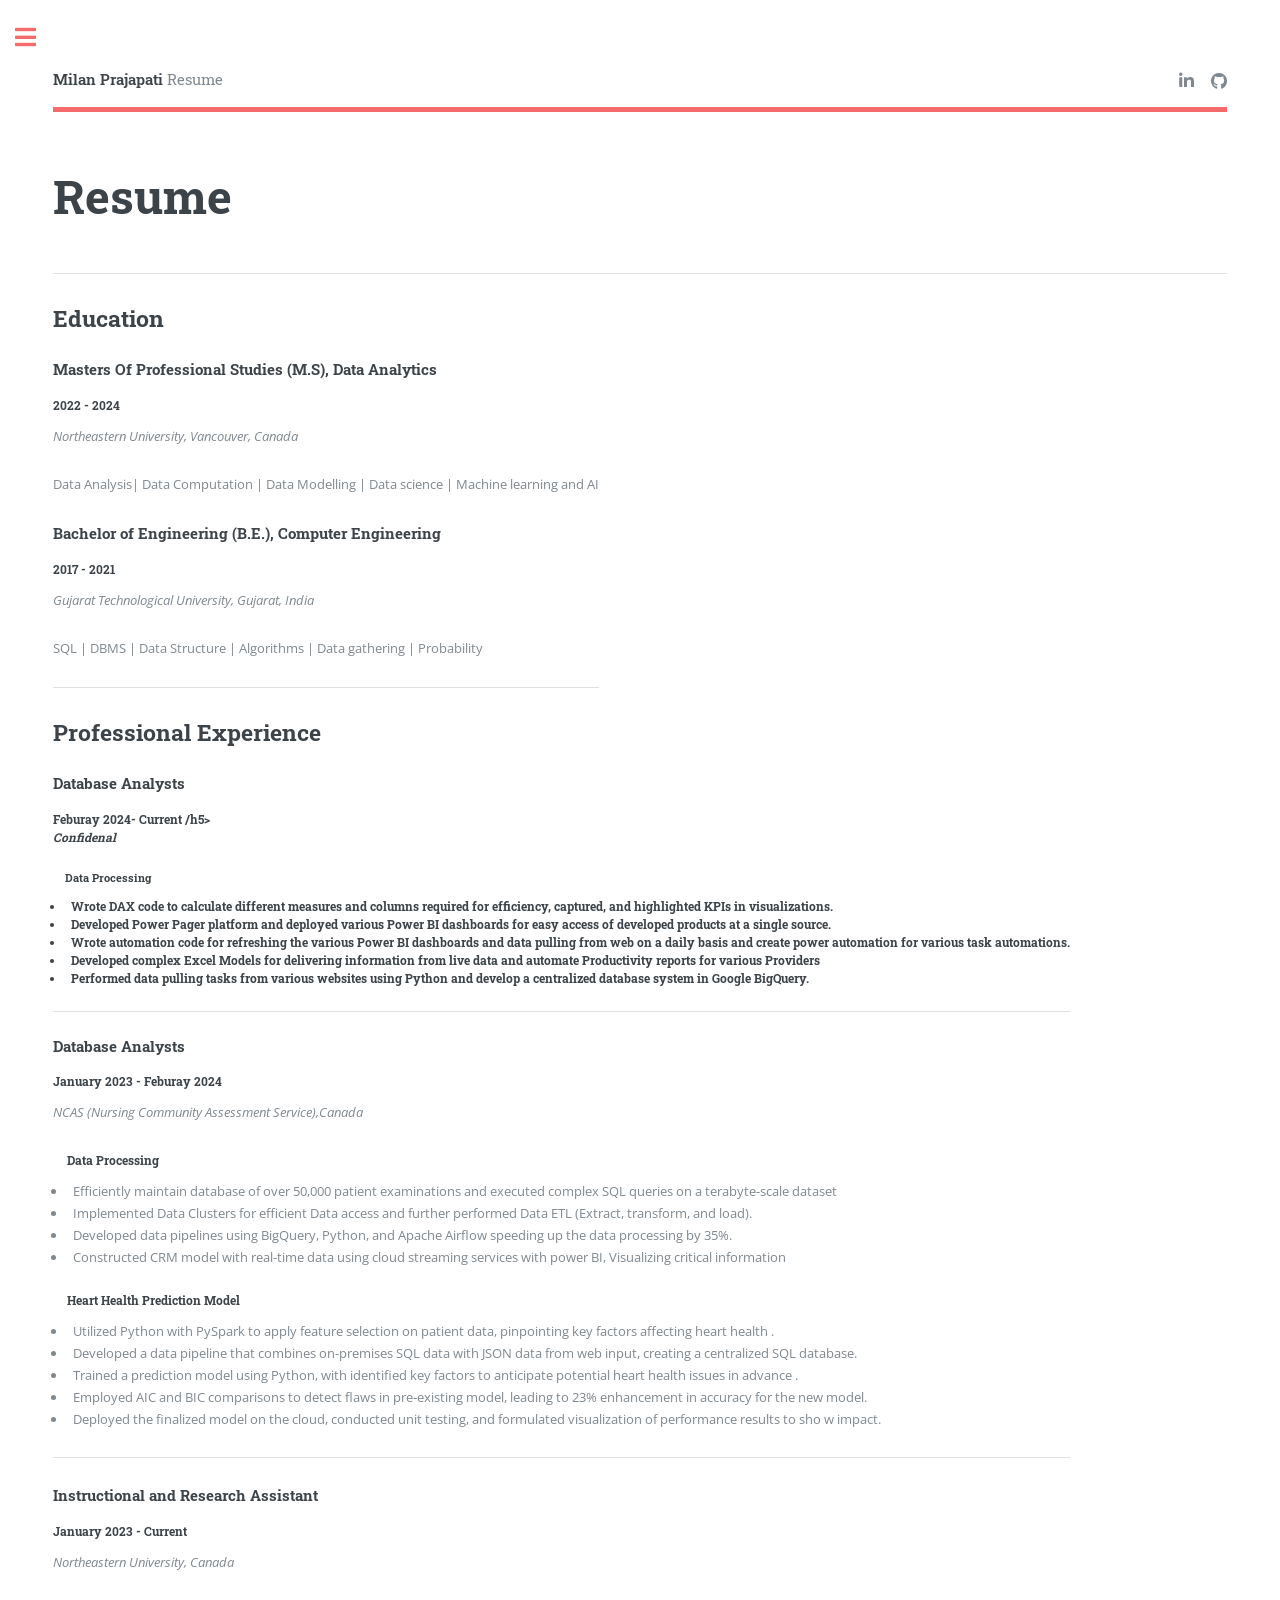
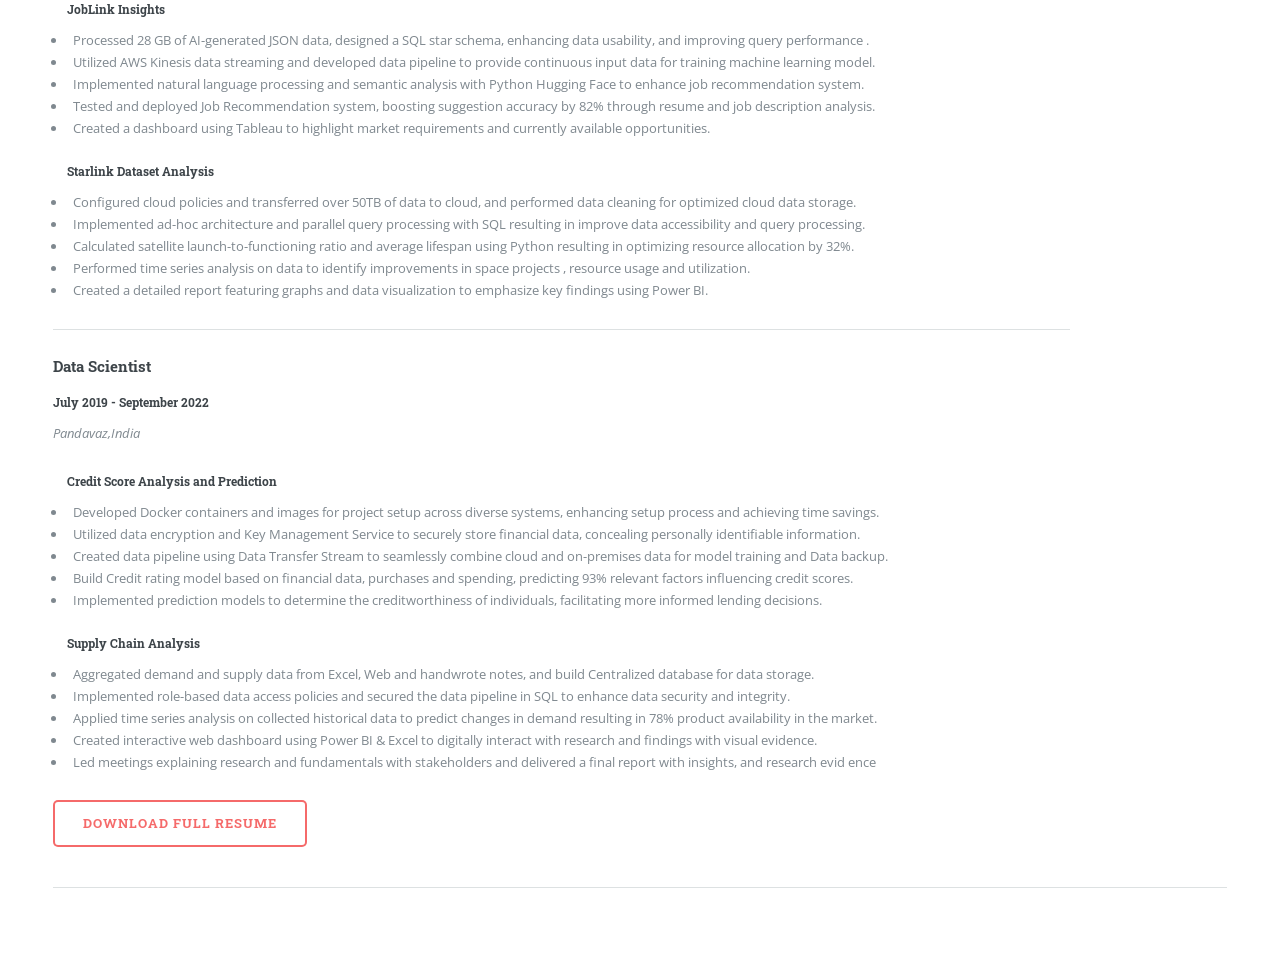
==== elements.html @ 6f2e0314 "ALTEA Update ALTEA Update" ====
<!DOCTYPE HTML>

<html>
	<head>
		<title>Resume</title>
		<meta charset="utf-8" />
		<meta name="viewport" content="width=device-width, initial-scale=1, user-scalable=no" />
		<link rel="stylesheet" href="assets/css/main.css" />
	</head>
	<body class="is-preload">

		<!-- Wrapper -->
			<div id="wrapper">

				<!-- Main -->
					<div id="main">
						<div class="inner">

							<!-- Header -->
								<header id="header">
									<a href="index.html" class="logo"><strong>Milan Prajapati</strong> Resume</a>
									<ul class="icons">
										<li><a href="https://www.linkedin.com/in/itsMilan1999" class="icon brands fa-linkedin-in"><span class="label">linkedin</span></a></li>
										<li><a href="https://github.com/itsMilan1999" class="icon brands fa-github"><span class="label">Github</span></a></li>
									</ul>
								</header>

							<!-- Content -->
								<section>
									<header class="main">
										<h1>Resume</h1>
									</header>

									<section id="resume" class="resume">
      <div class="container">
<hr>
        

        <!-- <div class="section-title">
          <h2>Resume</h2>
          <p>Magnam dolores commodi suscipit. Necessitatibus eius consequatur ex aliquid fuga eum quidem. Sit sint consectetur velit. Quisquam quos quisquam cupiditate. Et nemo qui impedit suscipit alias ea. Quia fugiat sit in iste officiis commodi quidem hic quas.</p>
        </div> -->

        <div class="row">
          <div class="col-lg-6 aos-init aos-animate" data-aos="fade-up">
            <h2 class="resume-title">Education</h2>
            <div class="resume-item">
              <h4>Masters Of Professional Studies (M.S), Data Analytics </h4>
              <h5>2022 - 2024</h5>
              <p><em>Northeastern University, Vancouver, Canada</em></p>
              <p>Data Analysis| Data Computation | Data Modelling | Data science | Machine learning and AI </p>
            </div>
            <div class="resume-item">
              <h4>Bachelor of Engineering (B.E.), Computer Engineering</h4>
              <h5>2017 - 2021</h5>
              <p><em> Gujarat Technological University, Gujarat, India </em></p>
              <p> SQL | DBMS | Data Structure | Algorithms | Data gathering | Probability </p>
            </div>
		<hr>
		
           <!-- <h2 class="resume-title">Internship</h2>
            <div class="resume-item">
              <h4>Data Scientist Intern</h4>
              <h5>May 2019 - April 2020</h5>
              <p><em>Pandavaz, Gujarat, India</em></p>
              <ul>
                <li> Collected data from various individual sources in different formats and executed formatting to a centralized database.</li>
                <li> Classifying relations between various Columns of the dataset and clarifying their impact on a dataset.</li>
				<li> Documenting business requirements.</li>
				<li> Prepared test scripts and created project status reports.</li>
				<li> Participated in system designing and conducted requirements gathering.</li>
				<li> Supported and administered data conversion and user training services.</li>
				<li> Conducted business process analysis and maintain</li>

              </ul>
            </div>-->

            
          </div>
          <div class="col-lg-6 aos-init aos-animate" data-aos="fade-up" data-aos-delay="100">
            <h2 class="resume-title">Professional Experience</h2>

			<h4>Database Analysts </h4>
              <h5>Feburay 2024- Current /h5>
              <p><em>Confidenal</em></p>
            <ul>
				<h5>Data Processing</h5>
				<li> Wrote DAX code to calculate different measures and columns required for efficiency, captured, and highlighted KPIs in visualizations.</li>
				<li> Developed Power Pager platform and deployed various Power BI dashboards for easy access of developed products at a single source.</li>
				<li> Wrote automation code for refreshing the various Power BI dashboards and data pulling from web on a daily basis and create power automation for various task automations.</li>
				<li> Developed complex Excel Models for delivering information from live data and automate Productivity reports for various Providers </li>
				<li> Performed data pulling tasks from various websites using Python and develop a centralized database system in Google BigQuery. </li>

            </ul>
			<hr>



            <h4>Database Analysts </h4>
              <h5>January 2023 - Feburay 2024</h5>
              <p><em>NCAS (Nursing Community Assessment Service),Canada</em></p>
            <ul>
				<h5>Data Processing</h5>
					<li>Efficiently maintain database of over 50,000 patient examinations and executed complex SQL queries on a terabyte-scale dataset</li>
					<li> Implemented Data Clusters for efficient Data access and further performed Data ETL (Extract, transform, and load).</li>
					<li> Developed data pipelines using BigQuery, Python, and Apache Airflow speeding up the data processing by 35%.</li>
					<li> Constructed CRM model with real-time data using cloud streaming services with power BI, Visualizing critical information</li>
					
                <br/>
 				<h5>Heart Health Prediction Model</h5>
					<li> Utilized Python with PySpark to apply feature selection on patient data, pinpointing key factors affecting heart health .</li>
					<li> Developed a data pipeline that combines on-premises SQL data with JSON data from web input, creating a centralized SQL database.</li>
					<li> Trained a prediction model using Python, with identified key factors to anticipate potential heart health issues in advance .</li>
					<li> Employed AIC and BIC comparisons to detect flaws in pre-existing model, leading to 23% enhancement in accuracy for the new model.</li>
					<li> Deployed the finalized model on the cloud, conducted unit testing, and formulated visualization of performance results to sho w impact.</li>

            </ul>
			<hr>
            <div class="resume-item">
              <h4>Instructional and Research Assistant</h4>
              <h5>January 2023 - Current</h5>
              <p><em>Northeastern University, Canada</em></p>
              <ul>
				<h5>JobLink Insights</h5>
					<li> Processed 28 GB of AI-generated JSON data, designed a SQL star schema, enhancing data usability, and improving query performance .</li>
					<li> Utilized AWS Kinesis data streaming and developed data pipeline to provide continuous input data for training machine learning model.</li>
					<li> Implemented natural language processing and semantic analysis with Python Hugging Face to enhance job recommendation system.</li>
					<li> Tested and deployed Job Recommendation system, boosting suggestion accuracy by 82% through resume and job description analysis.</li>
					<li> Created a dashboard using Tableau to highlight market requirements and currently available opportunities.</li>

				<br>
 				<h5>Starlink Dataset Analysis</h5>
					<li> Configured cloud policies and transferred over 50TB of data to cloud, and performed data cleaning for optimized cloud data storage.</li>
					<li> Implemented ad-hoc architecture and parallel query processing with SQL resulting in improve data accessibility and query processing.</li>
					<li> Calculated satellite launch-to-functioning ratio and average lifespan using Python resulting in optimizing resource allocation by 32%.</li>
					<li> Performed time series analysis on data to identify improvements in space projects , resource usage and utilization.</li>
					<li> Created a detailed report featuring graphs and data visualization to emphasize key findings using Power BI.</li>
					
              </ul>
            </div> 
		<hr>
			<div class="resume-item">
              <h4>Data Scientist</h4>
              <h5>July 2019 - September 2022</h5>
              <p><em>Pandavaz,India</em></p>
              <ul>
				<h5>Credit Score Analysis and Prediction</h5>
					<li> Developed Docker containers and images for project setup across diverse systems, enhancing setup process and achieving time savings.</li>
					<li> Utilized data encryption and Key Management Service to securely store financial data, concealing personally identifiable information.</li>
					<li> Created data pipeline using Data Transfer Stream to seamlessly combine cloud and on-premises data for model training and Data backup.</li>
					<li> Build Credit rating model based on financial data, purchases and spending, predicting 93% relevant factors influencing credit scores.</li>
					<li> Implemented prediction models to determine the creditworthiness of individuals, facilitating more informed lending decisions.</li>

					<br>
 				<h5>Supply Chain Analysis</h5>
					<li> Aggregated demand and supply data from Excel, Web and handwrote notes, and build Centralized database for data storage.</li>
					<li> Implemented role-based data access policies and secured the data pipeline in SQL to enhance data security and integrity.</li>
					<li> Applied time series analysis on collected historical data to predict changes in demand resulting in 78% product availability in the market.</li>
					<li> Created interactive web dashboard using Power BI & Excel to digitally interact with research and findings with visual evidence.</li>
					<li> Led meetings explaining research and fundamentals with stakeholders and delivered a final report with insights, and research evid ence</li>

					 </ul>
            </div> 
       
            </div> 
          </div>
        </div> 
        
      
      <h3 text-align:="" center;=""><a href="images/Milan Resume.pdf" class="button" download="" text-align:="" center;="">Download Full Resume</a></h3>
        
    </section>








									<!-- Content -->
									<!--	<h2 id="content">Sample Content</h2>
										<p>Praesent ac adipiscing ullamcorper semper ut amet ac risus. Lorem sapien ut odio odio nunc. Ac adipiscing nibh porttitor erat risus justo adipiscing adipiscing amet placerat accumsan. Vis. Faucibus odio magna tempus adipiscing a non. In mi primis arcu ut non accumsan vivamus ac blandit adipiscing adipiscing arcu metus praesent turpis eu ac lacinia nunc ac commodo gravida adipiscing eget accumsan ac nunc adipiscing adipiscing lorem ipsum dolor sit amet nullam veroeros adipiscing.</p>
										<div class="row">
											<div class="col-6 col-12-small">
												<h3>Sem turpis amet semper</h3>
												<p>Nunc lacinia ante nunc ac lobortis. Interdum adipiscing gravida odio porttitor sem non mi integer non faucibus ornare mi ut ante amet placerat aliquet. Volutpat commodo eu sed ante lacinia. Sapien a lorem in integer ornare praesent commodo adipiscing arcu in massa commodo lorem accumsan at odio massa ac ac. Semper adipiscing varius montes viverra nibh in adipiscing blandit tempus accumsan.</p>
											</div>
											<div class="col-6 col-12-small">
												<h3>Magna odio tempus commodo</h3>
												<p>In arcu accumsan arcu adipiscing accumsan orci ac. Felis id enim aliquet. Accumsan ac integer lobortis commodo ornare aliquet accumsan erat tempus amet porttitor. Ante commodo blandit adipiscing integer semper orci eget. Faucibus commodo adipiscing mi eu nullam accumsan morbi arcu ornare odio mi adipiscing nascetur lacus ac interdum morbi accumsan vis mi accumsan.</p>
											</div> -->
											<!-- Break -->
										<!--<div class="col-4 col-12-medium">
												<h3>Interdum sapien gravida</h3>
												<p>Nunc lacinia ante nunc ac lobortis. Interdum adipiscing gravida odio porttitor sem non mi integer non faucibus ornare mi ut ante amet placerat aliquet. Volutpat eu sed ante lacinia sapien lorem accumsan varius montes viverra nibh in adipiscing blandit.</p>
											</div>
											<div class="col-4 col-12-medium">
												<h3>Faucibus consequat lorem</h3>
												<p>Nunc lacinia ante nunc ac lobortis. Interdum adipiscing gravida odio porttitor sem non mi integer non faucibus ornare mi ut ante amet placerat aliquet. Volutpat eu sed ante lacinia sapien lorem accumsan varius montes viverra nibh in adipiscing blandit.</p>
											</div>
											<div class="col-4 col-12-medium">
												<h3>Accumsan montes viverra</h3>
												<p>Nunc lacinia ante nunc ac lobortis. Interdum adipiscing gravida odio porttitor sem non mi integer non faucibus ornare mi ut ante amet placerat aliquet. Volutpat eu sed ante lacinia sapien lorem accumsan varius montes viverra nibh in adipiscing blandit.</p>
											</div>
										</div> -->

									<hr class="major" />

									<!-- Elements -->
									<!--	<h2 id="elements">Elements</h2>-->
										<div class="row gtr-200">
											<div class="col-6 col-12-medium">

												<!-- Text stuff -->
												<!--	<h3>Text</h3>
													<p>This is <b>bold</b> and this is <strong>strong</strong>. This is <i>italic</i> and this is <em>emphasized</em>.
													This is <sup>superscript</sup> text and this is <sub>subscript</sub> text.
													This is <u>underlined</u> and this is code: <code>for (;;) { ... }</code>.
													Finally, this is a <a href="#">link</a>.</p>
													<hr />
													<h2>Heading Level 2</h2>
													<h3>Heading Level 3</h3>
													<h4>Heading Level 4</h4>
													<hr />
													<p>Nunc lacinia ante nunc ac lobortis. Interdum adipiscing gravida odio porttitor sem non mi integer non faucibus ornare mi ut ante amet placerat aliquet. Volutpat eu sed ante lacinia sapien lorem accumsan varius montes viverra nibh in adipiscing blandit tempus accumsan.</p>
													-->
												<!-- Lists -->
												<!--	<h3>Lists</h3>
													<div class="row">
														<div class="col-6 col-12-small">

															<h4>Unordered</h4>
															<ul>
																<li>Dolor etiam magna etiam.</li>
																<li>Sagittis lorem eleifend.</li>
																<li>Felis dolore viverra.</li>
															</ul>

															<h4>Alternate</h4>
															<ul class="alt">
																<li>Dolor etiam magna etiam.</li>
																<li>Sagittis lorem eleifend.</li>
																<li>Felis feugiat viverra.</li>
															</ul>

														</div>
														<div class="col-6 col-12-small">

															<h4>Ordered</h4>
															<ol>
																<li>Dolor etiam magna etiam.</li>
																<li>Etiam vel lorem sed viverra.</li>
																<li>Felis dolore viverra.</li>
																<li>Dolor etiam magna etiam.</li>
																<li>Etiam vel lorem sed viverra.</li>
																<li>Felis dolore viverra.</li>
															</ol>

															<h4>Icons</h4>
															<ul class="icons">
																<li><a href="#" class="icon brands fa-twitter"><span class="label">Twitter</span></a></li>
																<li><a href="#" class="icon brands fa-facebook-f"><span class="label">Facebook</span></a></li>
																<li><a href="#" class="icon brands fa-instagram"><span class="label">Instagram</span></a></li>
																<li><a href="#" class="icon brands fa-github"><span class="label">Github</span></a></li>
																<li><a href="#" class="icon brands fa-dribbble"><span class="label">Dribbble</span></a></li>
																<li><a href="#" class="icon brands fa-tumblr"><span class="label">Tumblr</span></a></li>
															</ul>

														</div>
													</div>
													<h4>Definition</h4>
													<dl>
														<dt>Item1</dt>
														<dd>
															<p>Lorem ipsum dolor vestibulum ante ipsum primis in faucibus vestibulum. Blandit adipiscing eu felis iaculis volutpat ac adipiscing accumsan eu faucibus. Integer ac pellentesque praesent. Lorem ipsum dolor.</p>
														</dd>
														<dt>Item2</dt>
														<dd>
															<p>Lorem ipsum dolor vestibulum ante ipsum primis in faucibus vestibulum. Blandit adipiscing eu felis iaculis volutpat ac adipiscing accumsan eu faucibus. Integer ac pellentesque praesent. Lorem ipsum dolor.</p>
														</dd>
														<dt>Item3</dt>
														<dd>
															<p>Lorem ipsum dolor vestibulum ante ipsum primis in faucibus vestibulum. Blandit adipiscing eu felis iaculis volutpat ac adipiscing accumsan eu faucibus. Integer ac pellentesque praesent. Lorem ipsum dolor.</p>
														</dd>
													</dl>

													<h4>Actions</h4>
													<ul class="actions">
														<li><a href="#" class="button primary">Default</a></li>
														<li><a href="#" class="button">Default</a></li>
													</ul>
													<ul class="actions small">
														<li><a href="#" class="button primary small">Small</a></li>
														<li><a href="#" class="button small">Small</a></li>
													</ul>
													<div class="row">
														<div class="col-6 col-12-small">
															<ul class="actions stacked">
																<li><a href="#" class="button primary">Default</a></li>
																<li><a href="#" class="button">Default</a></li>
															</ul>
														</div>
														<div class="col-6 col-12-small">
															<ul class="actions stacked">
																<li><a href="#" class="button primary small">Small</a></li>
																<li><a href="#" class="button small">Small</a></li>
															</ul>
														</div>
														<div class="col-6 col-12-small">
															<ul class="actions stacked">
																<li><a href="#" class="button primary fit">Default</a></li>
																<li><a href="#" class="button fit">Default</a></li>
															</ul>
														</div>
														<div class="col-6 col-12-small">
															<ul class="actions stacked">
																<li><a href="#" class="button primary small fit">Small</a></li>
																<li><a href="#" class="button small fit">Small</a></li>
															</ul>
														</div>
													</div>

													<h4>Pagination</h4>
													<ul class="pagination">
														<li><span class="button disabled">Prev</span></li>
														<li><a href="#" class="page active">1</a></li>
														<li><a href="#" class="page">2</a></li>
														<li><a href="#" class="page">3</a></li>
														<li><span>&hellip;</span></li>
														<li><a href="#" class="page">8</a></li>
														<li><a href="#" class="page">9</a></li>
														<li><a href="#" class="page">10</a></li>
														<li><a href="#" class="button">Next</a></li>
													</ul> -->

												<!-- Blockquote -->
												<!--	<h3>Blockquote</h3>
													<blockquote>Lorem ipsum dolor vestibulum ante ipsum primis in faucibus vestibulum. Blandit adipiscing eu felis iaculis volutpat ac adipiscing accumsan eu faucibus. Integer ac pellentesque praesent. Lorem ipsum dolor. Lorem ipsum dolor vestibulum ante ipsum primis in faucibus vestibulum. Blandit adipiscing eu felis iaculis volutpat ac adipiscing accumsan eu faucibus.</blockquote>-->

												<!-- Table -->
												<!--	<h3>Table</h3>

													<h4>Default</h4>
													<div class="table-wrapper">
														<table>
															<thead>
																<tr>
																	<th>Name</th>
																	<th>Description</th>
																	<th>Price</th>
																</tr>
															</thead>
															<tbody>
																<tr>
																	<td>Item1</td>
																	<td>Ante turpis integer aliquet porttitor.</td>
																	<td>29.99</td>
																</tr>
																<tr>
																	<td>Item2</td>
																	<td>Vis ac commodo adipiscing arcu aliquet.</td>
																	<td>19.99</td>
																</tr>
																<tr>
																	<td>Item3</td>
																	<td> Morbi faucibus arcu accumsan lorem.</td>
																	<td>29.99</td>
																</tr>
																<tr>
																	<td>Item4</td>
																	<td>Vitae integer tempus condimentum.</td>
																	<td>19.99</td>
																</tr>
																<tr>
																	<td>Item5</td>
																	<td>Ante turpis integer aliquet porttitor.</td>
																	<td>29.99</td>
																</tr>
															</tbody>
															<tfoot>
																<tr>
																	<td colspan="2"></td>
																	<td>100.00</td>
																</tr>
															</tfoot>
														</table>
													</div>

													<h4>Alternate</h4>
													<div class="table-wrapper">
														<table class="alt">
															<thead>
																<tr>
																	<th>Name</th>
																	<th>Description</th>
																	<th>Price</th>
																</tr>
															</thead>
															<tbody>
																<tr>
																	<td>Item1</td>
																	<td>Ante turpis integer aliquet porttitor.</td>
																	<td>29.99</td>
																</tr>
																<tr>
																	<td>Item2</td>
																	<td>Vis ac commodo adipiscing arcu aliquet.</td>
																	<td>19.99</td>
																</tr>
																<tr>
																	<td>Item3</td>
																	<td> Morbi faucibus arcu accumsan lorem.</td>
																	<td>29.99</td>
																</tr>
																<tr>
																	<td>Item4</td>
																	<td>Vitae integer tempus condimentum.</td>
																	<td>19.99</td>
																</tr>
																<tr>
																	<td>Item5</td>
																	<td>Ante turpis integer aliquet porttitor.</td>
																	<td>29.99</td>
																</tr>
															</tbody>
															<tfoot>
																<tr>
																	<td colspan="2"></td>
																	<td>100.00</td>
																</tr>
															</tfoot>
														</table>
													</div>

											</div>
											<div class="col-6 col-12-medium"> -->

												<!-- Buttons -->
											<!--		<h3>Buttons</h3>
													<ul class="actions">
														<li><a href="#" class="button primary">Primary</a></li>
														<li><a href="#" class="button">Default</a></li>
													</ul>
													<ul class="actions">
														<li><a href="#" class="button large">Large</a></li>
														<li><a href="#" class="button">Default</a></li>
														<li><a href="#" class="button small">Small</a></li>
													</ul>
													<ul class="actions">
														<li><a href="#" class="button primary large">Large</a></li>
														<li><a href="#" class="button primary">Default</a></li>
														<li><a href="#" class="button primary small">Small</a></li>
													</ul>
													<ul class="actions fit">
														<li><a href="#" class="button primary fit">Fit</a></li>
														<li><a href="#" class="button fit">Fit</a></li>
													</ul>
													<ul class="actions fit small">
														<li><a href="#" class="button primary fit small">Fit + Small</a></li>
														<li><a href="#" class="button fit small">Fit + Small</a></li>
													</ul>
													<ul class="actions">
														<li><a href="#" class="button primary icon solid fa-search">Icon</a></li>
														<li><a href="#" class="button icon solid fa-download">Icon</a></li>
													</ul>
													<ul class="actions">
														<li><span class="button primary disabled">Primary</span></li>
														<li><span class="button disabled">Default</span></li>
													</ul> -->

												<!-- Form -->
												<!--	<h3>Form</h3>

													<form method="post" action="#">
														<div class="row gtr-uniform">
															<div class="col-6 col-12-xsmall">
																<input type="text" name="demo-name" id="demo-name" value="" placeholder="Name" />
															</div>
															<div class="col-6 col-12-xsmall">
																<input type="email" name="demo-email" id="demo-email" value="" placeholder="Email" />
															</div>-->
															<!-- Break -->
														<!--	<div class="col-12">
																<select name="demo-category" id="demo-category">
																	<option value="">- Category -</option>
																	<option value="1">Manufacturing</option>
																	<option value="1">Shipping</option>
																	<option value="1">Administration</option>
																	<option value="1">Human Resources</option>
																</select>
															</div> -->
															<!-- Break -->
														<!--	<div class="col-4 col-12-small">
																<input type="radio" id="demo-priority-low" name="demo-priority" checked>
																<label for="demo-priority-low">Low</label>
															</div>
															<div class="col-4 col-12-small">
																<input type="radio" id="demo-priority-normal" name="demo-priority">
																<label for="demo-priority-normal">Normal</label>
															</div>
															<div class="col-4 col-12-small">
																<input type="radio" id="demo-priority-high" name="demo-priority">
																<label for="demo-priority-high">High</label>
															</div> -->
															<!-- Break -->
														<!--	<div class="col-6 col-12-small">
																<input type="checkbox" id="demo-copy" name="demo-copy">
																<label for="demo-copy">Email me a copy</label>
															</div>
															<div class="col-6 col-12-small">
																<input type="checkbox" id="demo-human" name="demo-human" checked>
																<label for="demo-human">I am a human</label>
															</div> -->
															<!-- Break -->
														<!--	<div class="col-12">
																<textarea name="demo-message" id="demo-message" placeholder="Enter your message" rows="6"></textarea>
															</div> -->
															<!-- Break -->
														<!--	<div class="col-12">
																<ul class="actions">
																	<li><input type="submit" value="Send Message" class="primary" /></li>
																	<li><input type="reset" value="Reset" /></li>
																</ul>
															</div>
														</div>
													</form> -->

												<!-- Image -->
												<!--	<h3>Image</h3>

													<h4>Fit</h4>
													<span class="image fit"><img src="images/pic11.jpg" alt="" /></span>
													<div class="box alt">
														<div class="row gtr-50 gtr-uniform">
															<div class="col-4"><span class="image fit"><img src="images/pic01.jpg" alt="" /></span></div>
															<div class="col-4"><span class="image fit"><img src="images/pic02.jpg" alt="" /></span></div>
															<div class="col-4"><span class="image fit"><img src="images/pic03.jpg" alt="" /></span></div> -->
															<!-- Break 
															<div class="col-4"><span class="image fit"><img src="images/pic03.jpg" alt="" /></span></div>
															<div class="col-4"><span class="image fit"><img src="images/pic01.jpg" alt="" /></span></div>
															<div class="col-4"><span class="image fit"><img src="images/pic02.jpg" alt="" /></span></div>-->
															<!-- Break 
															<div class="col-4"><span class="image fit"><img src="images/pic02.jpg" alt="" /></span></div>
															<div class="col-4"><span class="image fit"><img src="images/pic03.jpg" alt="" /></span></div>
															<div class="col-4"><span class="image fit"><img src="images/pic01.jpg" alt="" /></span></div>
														</div>
													</div>

													<h4>Left &amp; Right</h4>
													<p><span class="image left"><img src="images/pic01.jpg" alt="" /></span>Lorem ipsum dolor sit accumsan interdum nisi, quis tincidunt felis sagittis eget. tempus euismod. Vestibulum ante ipsum primis in faucibus vestibulum. Blandit adipiscing eu felis iaculis volutpat ac adipiscing accumsan eu faucibus. Integer ac pellentesque praesent tincidunt felis sagittis eget. tempus euismod. Vestibulum ante ipsum primis sagittis eget. tempus euismod. Vestibulum ante ipsum primis in faucibus vestibulum. Blandit adipiscing eu felis iaculis volutpat ac adipiscing accumsan eu faucibus. Integer ac pellentesque praesent.</p>
													<p><span class="image right"><img src="images/pic02.jpg" alt="" /></span>Lorem ipsum dolor sit accumsan interdum nisi, quis tincidunt felis sagittis eget. tempus euismod. Vestibulum ante ipsum primis in faucibus vestibulum. Blandit adipiscing eu felis iaculis volutpat ac adipiscing accumsan eu faucibus. Integer ac pellentesque praesent tincidunt felis sagittis eget. tempus euismod. Vestibulum ante ipsum primis sagittis eget. tempus euismod. Vestibulum ante ipsum primis in faucibus vestibulum. Blandit adipiscing eu felis iaculis volutpat ac adipiscing accumsan eu faucibus. Integer ac pellentesque praesent.</p>
                                                -->
												<!-- Box -->
												<!--	<h3>Box</h3>
													<div class="box">
														<p>Felis sagittis eget tempus primis in faucibus vestibulum. Blandit adipiscing eu felis iaculis volutpat ac adipiscing accumsan eu faucibus. Integer ac pellentesque praesent tincidunt felis sagittis eget. tempus euismod. Magna sed etiam ante ipsum primis in faucibus vestibulum.</p>
													</div> -->

												<!-- Preformatted Code -->
												<!--<h3>Preformatted</h3>-->
												<script> i = 0;

while (!deck.isInOrder()) {
    print 'Iteration ' + i;
    deck.shuffle();
    i++;
}

print 'It took ' + i + ' iterations to sort the deck.';  

</script>

											</div>
										</div>

								</section>

						</div>
					</div> 

				<!-- Sidebar -->
					<div id="sidebar">
						<div class="inner">


							<!-- Menu -->
								<nav id="menu">
									<header class="major">
										<h2>Menu</h2>
									</header>
									<ul>
										<li><a href="index.html">Homepage</a></li>
										<li><a href="elements.html">Resume</a></li>
										<li><a href="generic.html">Projects</a></li>

									</ul>
								</nav> 

							<!-- Section -->
							<!--	<section>
									<header class="major">
										<h2>Ante interdum</h2>
									</header>
									<div class="mini-posts">
										<article>
											<a href="#" class="image"><img src="images/pic07.jpg" alt="" /></a>
											<p>Aenean ornare velit lacus, ac varius enim lorem ullamcorper dolore aliquam.</p>
										</article>
										<article>
											<a href="#" class="image"><img src="images/pic08.jpg" alt="" /></a>
											<p>Aenean ornare velit lacus, ac varius enim lorem ullamcorper dolore aliquam.</p>
										</article>
										<article>
											<a href="#" class="image"><img src="images/pic09.jpg" alt="" /></a>
											<p>Aenean ornare velit lacus, ac varius enim lorem ullamcorper dolore aliquam.</p>
										</article>
									</div>
									<ul class="actions">
										<li><a href="#" class="button">More</a></li>
									</ul>
								</section>-->

							<!-- Section -->
							
								<section>
									<header class="major">
										<h2>Get in touch</h2>
									</header>
									<!--<p>Sed varius enim lorem ullamcorper dolore aliquam aenean ornare velit lacus, ac varius enim lorem ullamcorper dolore. Proin sed aliquam facilisis ante interdum. Sed nulla amet lorem feugiat tempus aliquam.</p>-->
									<ul class="contact">
										<li class="icon solid fa-envelope"><a href="#">mbprajapati1732@gmail.com</a></li>
										<li class="icon solid fa-phone">(778) 855-1756</li>
										<li class="icon solid fa-home">Vancouver, Canada<br />
										</li>
									</ul>
								</section>
							<!-- Footer -->
								<footer id="footer">
								<!--<p class="copyright">&copy; Untitled. All rights reserved. Demo Images: <a href="https://unsplash.com">Unsplash</a>. Design: <a href="https://html5up.net">HTML5 UP</a>.</p>-->
								</footer>

						</div>
					</div>

			</div>

		<!-- Scripts -->
			<script src="assets/js/jquery.min.js"></script>
			<script src="assets/js/browser.min.js"></script>
			<script src="assets/js/breakpoints.min.js"></script>
			<script src="assets/js/util.js"></script>
			<script src="assets/js/main.js"></script>

	</body>
</html>
---- assets/css/main.css ----
@import url(fontawesome-all.min.css);
@import url("https://fonts.googleapis.com/css?family=Open+Sans:400,600,400italic,600italic|Roboto+Slab:400,700");
/*
	Editorial by HTML5 UP
	html5up.net | @ajlkn
	Free for personal and commercial use under the CCA 3.0 license (html5up.net/license)
*/
html, body, div, span, applet, object,
iframe, h1, h2, h3, h4, h5, h6, p, blockquote,
pre, a, abbr, acronym, address, big, cite,
code, del, dfn, em, img, ins, kbd, q, s, samp,
small, strike, strong, sub, sup, tt, var, b,
u, i, center, dl, dt, dd, ol, ul, li, fieldset,
form, label, legend, table, caption, tbody,
tfoot, thead, tr, th, td, article, aside,
canvas, details, embed, figure, figcaption,
footer, header, hgroup, menu, nav, output, ruby,
section, summary, time, mark, audio, video {
  margin: 0;
  padding: 0;
  border: 0;
  font-size: 100%;
  font: inherit;
  vertical-align: baseline; }

article, aside, details, figcaption, figure,
footer, header, hgroup, menu, nav, section {
  display: block; }

body {
  line-height: 1; }

ol, ul {
  list-style: none; }

blockquote, q {
  quotes: none; }
  blockquote:before, blockquote:after, q:before, q:after {
    content: '';
    content: none; }

table {
  border-collapse: collapse;
  border-spacing: 0; }

body {
  -webkit-text-size-adjust: none; }

mark {
  background-color: transparent;
  color: inherit; }

input::-moz-focus-inner {
  border: 0;
  padding: 0; }

input, select, textarea {
  -moz-appearance: none;
  -webkit-appearance: none;
  -ms-appearance: none;
  appearance: none; }

/* Basic */
@-ms-viewport {
  width: device-width; }

body {
  -ms-overflow-style: scrollbar; }

@media screen and (max-width: 480px) {
  html, body {
    min-width: 320px; } }

html {
  box-sizing: border-box; }

*, *:before, *:after {
  box-sizing: inherit; }

body {
  background: #ffffff; }
  body.is-preload *, body.is-preload *:before, body.is-preload *:after, body.is-resizing *, body.is-resizing *:before, body.is-resizing *:after {
    -moz-animation: none !important;
    -webkit-animation: none !important;
    -ms-animation: none !important;
    animation: none !important;
    -moz-transition: none !important;
    -webkit-transition: none !important;
    -ms-transition: none !important;
    transition: none !important; }

/* Type */
body, input, select, textarea {
  color: #7f888f;
  font-family: "Open Sans", sans-serif;
  font-size: 13pt;
  font-weight: 400;
  line-height: 1.65; }
  @media screen and (max-width: 1680px) {
    body, input, select, textarea {
      font-size: 11pt; } }
  @media screen and (max-width: 1280px) {
    body, input, select, textarea {
      font-size: 10pt; } }
  @media screen and (max-width: 360px) {
    body, input, select, textarea {
      font-size: 9pt; } }

a {
  -moz-transition: color 0.2s ease-in-out, border-bottom-color 0.2s ease-in-out;
  -webkit-transition: color 0.2s ease-in-out, border-bottom-color 0.2s ease-in-out;
  -ms-transition: color 0.2s ease-in-out, border-bottom-color 0.2s ease-in-out;
  transition: color 0.2s ease-in-out, border-bottom-color 0.2s ease-in-out;
  border-bottom: dotted 1px;
  color: #f56a6a;
  text-decoration: none; }
  a:hover {
    border-bottom-color: #f56a6a;
    color: #f56a6a !important; }
    a:hover strong {
      color: inherit; }

strong, b {
  color: #3d4449;
  font-weight: 600; }

em, i {
  font-style: italic; }

p {
  margin: 0 0 2em 0; }

h1, h2, h3, h4, h5, h6 {
  color: #3d4449;
  font-family: "Roboto Slab", serif;
  font-weight: 700;
  line-height: 1.5;
  margin: 0 0 1em 0; }
  h1 a, h2 a, h3 a, h4 a, h5 a, h6 a {
    color: inherit;
    text-decoration: none;
    border-bottom: 0; }

h1 {
  font-size: 4em;
  margin: 0 0 0.5em 0;
  line-height: 1.3; }

h2 {
  font-size: 1.75em; }

h3 {
  font-size: 1.25em; }

h4 {
  font-size: 1.1em; }

h5 {
  font-size: 0.9em; }

h6 {
  font-size: 0.7em; }

@media screen and (max-width: 1680px) {
  h1 {
    font-size: 3.5em; } }

@media screen and (max-width: 980px) {
  h1 {
    font-size: 3.25em; } }

@media screen and (max-width: 736px) {
  h1 {
    font-size: 2em;
    line-height: 1.4; }
  h2 {
    font-size: 1.5em; } }

sub {
  font-size: 0.8em;
  position: relative;
  top: 0.5em; }

sup {
  font-size: 0.8em;
  position: relative;
  top: -0.5em; }

blockquote {
  border-left: solid 3px rgba(210, 215, 217, 0.75);
  font-style: italic;
  margin: 0 0 2em 0;
  padding: 0.5em 0 0.5em 2em; }

code {
  background: rgba(230, 235, 237, 0.25);
  border-radius: 0.375em;
  border: solid 1px rgba(210, 215, 217, 0.75);
  font-family: "Courier New", monospace;
  font-size: 0.9em;
  margin: 0 0.25em;
  padding: 0.25em 0.65em; }

pre {
  -webkit-overflow-scrolling: touch;
  font-family: "Courier New", monospace;
  font-size: 0.9em;
  margin: 0 0 2em 0; }
  pre code {
    display: block;
    line-height: 1.75;
    padding: 1em 1.5em;
    overflow-x: auto; }

hr {
  border: 0;
  border-bottom: solid 1px rgba(210, 215, 217, 0.75);
  margin: 2em 0; }
  hr.major {
    margin: 3em 0; }

.align-left {
  text-align: left; }

.align-center {
  text-align: center; }

.align-right {
  text-align: right; }

/* Row */
.row {
  display: flex;
  flex-wrap: wrap;
  box-sizing: border-box;
  align-items: stretch; }
  .row > * {
    box-sizing: border-box; }
  .row.gtr-uniform > * > :last-child {
    margin-bottom: 0; }
  .row.aln-left {
    justify-content: flex-start; }
  .row.aln-center {
    justify-content: center; }
  .row.aln-right {
    justify-content: flex-end; }
  .row.aln-top {
    align-items: flex-start; }
  .row.aln-middle {
    align-items: center; }
  .row.aln-bottom {
    align-items: flex-end; }
  .row > .imp {
    order: -1; }
  .row > .col-1 {
    width: 8.33333%; }
  .row > .off-1 {
    margin-left: 8.33333%; }
  .row > .col-2 {
    width: 16.66667%; }
  .row > .off-2 {
    margin-left: 16.66667%; }
  .row > .col-3 {
    width: 25%; }
  .row > .off-3 {
    margin-left: 25%; }
  .row > .col-4 {
    width: 33.33333%; }
  .row > .off-4 {
    margin-left: 33.33333%; }
  .row > .col-5 {
    width: 41.66667%; }
  .row > .off-5 {
    margin-left: 41.66667%; }
  .row > .col-6 {
    width: 50%; }
  .row > .off-6 {
    margin-left: 50%; }
  .row > .col-7 {
    width: 58.33333%; }
  .row > .off-7 {
    margin-left: 58.33333%; }
  .row > .col-8 {
    width: 66.66667%; }
  .row > .off-8 {
    margin-left: 66.66667%; }
  .row > .col-9 {
    width: 75%; }
  .row > .off-9 {
    margin-left: 75%; }
  .row > .col-10 {
    width: 83.33333%; }
  .row > .off-10 {
    margin-left: 83.33333%; }
  .row > .col-11 {
    width: 91.66667%; }
  .row > .off-11 {
    margin-left: 91.66667%; }
  .row > .col-12 {
    width: 100%; }
  .row > .off-12 {
    margin-left: 100%; }
  .row.gtr-0 {
    margin-top: 0;
    margin-left: 0em; }
    .row.gtr-0 > * {
      padding: 0 0 0 0em; }
    .row.gtr-0.gtr-uniform {
      margin-top: 0em; }
      .row.gtr-0.gtr-uniform > * {
        padding-top: 0em; }
  .row.gtr-25 {
    margin-top: 0;
    margin-left: -0.375em; }
    .row.gtr-25 > * {
      padding: 0 0 0 0.375em; }
    .row.gtr-25.gtr-uniform {
      margin-top: -0.375em; }
      .row.gtr-25.gtr-uniform > * {
        padding-top: 0.375em; }
  .row.gtr-50 {
    margin-top: 0;
    margin-left: -0.75em; }
    .row.gtr-50 > * {
      padding: 0 0 0 0.75em; }
    .row.gtr-50.gtr-uniform {
      margin-top: -0.75em; }
      .row.gtr-50.gtr-uniform > * {
        padding-top: 0.75em; }
  .row {
    margin-top: 0;
    margin-left: -1.5em; }
    .row > * {
      padding: 0 0 0 1.5em; }
    .row.gtr-uniform {
      margin-top: -1.5em; }
      .row.gtr-uniform > * {
        padding-top: 1.5em; }
  .row.gtr-150 {
    margin-top: 0;
    margin-left: -2.25em; }
    .row.gtr-150 > * {
      padding: 0 0 0 2.25em; }
    .row.gtr-150.gtr-uniform {
      margin-top: -2.25em; }
      .row.gtr-150.gtr-uniform > * {
        padding-top: 2.25em; }
  .row.gtr-200 {
    margin-top: 0;
    margin-left: -3em; }
    .row.gtr-200 > * {
      padding: 0 0 0 3em; }
    .row.gtr-200.gtr-uniform {
      margin-top: -3em; }
      .row.gtr-200.gtr-uniform > * {
        padding-top: 3em; }
  @media screen and (max-width: 1680px) {
    .row {
      display: flex;
      flex-wrap: wrap;
      box-sizing: border-box;
      align-items: stretch; }
      .row > * {
        box-sizing: border-box; }
      .row.gtr-uniform > * > :last-child {
        margin-bottom: 0; }
      .row.aln-left {
        justify-content: flex-start; }
      .row.aln-center {
        justify-content: center; }
      .row.aln-right {
        justify-content: flex-end; }
      .row.aln-top {
        align-items: flex-start; }
      .row.aln-middle {
        align-items: center; }
      .row.aln-bottom {
        align-items: flex-end; }
      .row > .imp-xlarge {
        order: -1; }
      .row > .col-1-xlarge {
        width: 8.33333%; }
      .row > .off-1-xlarge {
        margin-left: 8.33333%; }
      .row > .col-2-xlarge {
        width: 16.66667%; }
      .row > .off-2-xlarge {
        margin-left: 16.66667%; }
      .row > .col-3-xlarge {
        width: 25%; }
      .row > .off-3-xlarge {
        margin-left: 25%; }
      .row > .col-4-xlarge {
        width: 33.33333%; }
      .row > .off-4-xlarge {
        margin-left: 33.33333%; }
      .row > .col-5-xlarge {
        width: 41.66667%; }
      .row > .off-5-xlarge {
        margin-left: 41.66667%; }
      .row > .col-6-xlarge {
        width: 50%; }
      .row > .off-6-xlarge {
        margin-left: 50%; }
      .row > .col-7-xlarge {
        width: 58.33333%; }
      .row > .off-7-xlarge {
        margin-left: 58.33333%; }
      .row > .col-8-xlarge {
        width: 66.66667%; }
      .row > .off-8-xlarge {
        margin-left: 66.66667%; }
      .row > .col-9-xlarge {
        width: 75%; }
      .row > .off-9-xlarge {
        margin-left: 75%; }
      .row > .col-10-xlarge {
        width: 83.33333%; }
      .row > .off-10-xlarge {
        margin-left: 83.33333%; }
      .row > .col-11-xlarge {
        width: 91.66667%; }
      .row > .off-11-xlarge {
        margin-left: 91.66667%; }
      .row > .col-12-xlarge {
        width: 100%; }
      .row > .off-12-xlarge {
        margin-left: 100%; }
      .row.gtr-0 {
        margin-top: 0;
        margin-left: 0em; }
        .row.gtr-0 > * {
          padding: 0 0 0 0em; }
        .row.gtr-0.gtr-uniform {
          margin-top: 0em; }
          .row.gtr-0.gtr-uniform > * {
            padding-top: 0em; }
      .row.gtr-25 {
        margin-top: 0;
        margin-left: -0.375em; }
        .row.gtr-25 > * {
          padding: 0 0 0 0.375em; }
        .row.gtr-25.gtr-uniform {
          margin-top: -0.375em; }
          .row.gtr-25.gtr-uniform > * {
            padding-top: 0.375em; }
      .row.gtr-50 {
        margin-top: 0;
        margin-left: -0.75em; }
        .row.gtr-50 > * {
          padding: 0 0 0 0.75em; }
        .row.gtr-50.gtr-uniform {
          margin-top: -0.75em; }
          .row.gtr-50.gtr-uniform > * {
            padding-top: 0.75em; }
      .row {
        margin-top: 0;
        margin-left: -1.5em; }
        .row > * {
          padding: 0 0 0 1.5em; }
        .row.gtr-uniform {
          margin-top: -1.5em; }
          .row.gtr-uniform > * {
            padding-top: 1.5em; }
      .row.gtr-150 {
        margin-top: 0;
        margin-left: -2.25em; }
        .row.gtr-150 > * {
          padding: 0 0 0 2.25em; }
        .row.gtr-150.gtr-uniform {
          margin-top: -2.25em; }
          .row.gtr-150.gtr-uniform > * {
            padding-top: 2.25em; }
      .row.gtr-200 {
        margin-top: 0;
        margin-left: -3em; }
        .row.gtr-200 > * {
          padding: 0 0 0 3em; }
        .row.gtr-200.gtr-uniform {
          margin-top: -3em; }
          .row.gtr-200.gtr-uniform > * {
            padding-top: 3em; } }
  @media screen and (max-width: 1280px) {
    .row {
      display: flex;
      flex-wrap: wrap;
      box-sizing: border-box;
      align-items: stretch; }
      .row > * {
        box-sizing: border-box; }
      .row.gtr-uniform > * > :last-child {
        margin-bottom: 0; }
      .row.aln-left {
        justify-content: flex-start; }
      .row.aln-center {
        justify-content: center; }
      .row.aln-right {
        justify-content: flex-end; }
      .row.aln-top {
        align-items: flex-start; }
      .row.aln-middle {
        align-items: center; }
      .row.aln-bottom {
        align-items: flex-end; }
      .row > .imp-large {
        order: -1; }
      .row > .col-1-large {
        width: 8.33333%; }
      .row > .off-1-large {
        margin-left: 8.33333%; }
      .row > .col-2-large {
        width: 16.66667%; }
      .row > .off-2-large {
        margin-left: 16.66667%; }
      .row > .col-3-large {
        width: 25%; }
      .row > .off-3-large {
        margin-left: 25%; }
      .row > .col-4-large {
        width: 33.33333%; }
      .row > .off-4-large {
        margin-left: 33.33333%; }
      .row > .col-5-large {
        width: 41.66667%; }
      .row > .off-5-large {
        margin-left: 41.66667%; }
      .row > .col-6-large {
        width: 50%; }
      .row > .off-6-large {
        margin-left: 50%; }
      .row > .col-7-large {
        width: 58.33333%; }
      .row > .off-7-large {
        margin-left: 58.33333%; }
      .row > .col-8-large {
        width: 66.66667%; }
      .row > .off-8-large {
        margin-left: 66.66667%; }
      .row > .col-9-large {
        width: 75%; }
      .row > .off-9-large {
        margin-left: 75%; }
      .row > .col-10-large {
        width: 83.33333%; }
      .row > .off-10-large {
        margin-left: 83.33333%; }
      .row > .col-11-large {
        width: 91.66667%; }
      .row > .off-11-large {
        margin-left: 91.66667%; }
      .row > .col-12-large {
        width: 100%; }
      .row > .off-12-large {
        margin-left: 100%; }
      .row.gtr-0 {
        margin-top: 0;
        margin-left: 0em; }
        .row.gtr-0 > * {
          padding: 0 0 0 0em; }
        .row.gtr-0.gtr-uniform {
          margin-top: 0em; }
          .row.gtr-0.gtr-uniform > * {
            padding-top: 0em; }
      .row.gtr-25 {
        margin-top: 0;
        margin-left: -0.375em; }
        .row.gtr-25 > * {
          padding: 0 0 0 0.375em; }
        .row.gtr-25.gtr-uniform {
          margin-top: -0.375em; }
          .row.gtr-25.gtr-uniform > * {
            padding-top: 0.375em; }
      .row.gtr-50 {
        margin-top: 0;
        margin-left: -0.75em; }
        .row.gtr-50 > * {
          padding: 0 0 0 0.75em; }
        .row.gtr-50.gtr-uniform {
          margin-top: -0.75em; }
          .row.gtr-50.gtr-uniform > * {
            padding-top: 0.75em; }
      .row {
        margin-top: 0;
        margin-left: -1.5em; }
        .row > * {
          padding: 0 0 0 1.5em; }
        .row.gtr-uniform {
          margin-top: -1.5em; }
          .row.gtr-uniform > * {
            padding-top: 1.5em; }
      .row.gtr-150 {
        margin-top: 0;
        margin-left: -2.25em; }
        .row.gtr-150 > * {
          padding: 0 0 0 2.25em; }
        .row.gtr-150.gtr-uniform {
          margin-top: -2.25em; }
          .row.gtr-150.gtr-uniform > * {
            padding-top: 2.25em; }
      .row.gtr-200 {
        margin-top: 0;
        margin-left: -3em; }
        .row.gtr-200 > * {
          padding: 0 0 0 3em; }
        .row.gtr-200.gtr-uniform {
          margin-top: -3em; }
          .row.gtr-200.gtr-uniform > * {
            padding-top: 3em; } }
  @media screen and (max-width: 980px) {
    .row {
      display: flex;
      flex-wrap: wrap;
      box-sizing: border-box;
      align-items: stretch; }
      .row > * {
        box-sizing: border-box; }
      .row.gtr-uniform > * > :last-child {
        margin-bottom: 0; }
      .row.aln-left {
        justify-content: flex-start; }
      .row.aln-center {
        justify-content: center; }
      .row.aln-right {
        justify-content: flex-end; }
      .row.aln-top {
        align-items: flex-start; }
      .row.aln-middle {
        align-items: center; }
      .row.aln-bottom {
        align-items: flex-end; }
      .row > .imp-medium {
        order: -1; }
      .row > .col-1-medium {
        width: 8.33333%; }
      .row > .off-1-medium {
        margin-left: 8.33333%; }
      .row > .col-2-medium {
        width: 16.66667%; }
      .row > .off-2-medium {
        margin-left: 16.66667%; }
      .row > .col-3-medium {
        width: 25%; }
      .row > .off-3-medium {
        margin-left: 25%; }
      .row > .col-4-medium {
        width: 33.33333%; }
      .row > .off-4-medium {
        margin-left: 33.33333%; }
      .row > .col-5-medium {
        width: 41.66667%; }
      .row > .off-5-medium {
        margin-left: 41.66667%; }
      .row > .col-6-medium {
        width: 50%; }
      .row > .off-6-medium {
        margin-left: 50%; }
      .row > .col-7-medium {
        width: 58.33333%; }
      .row > .off-7-medium {
        margin-left: 58.33333%; }
      .row > .col-8-medium {
        width: 66.66667%; }
      .row > .off-8-medium {
        margin-left: 66.66667%; }
      .row > .col-9-medium {
        width: 75%; }
      .row > .off-9-medium {
        margin-left: 75%; }
      .row > .col-10-medium {
        width: 83.33333%; }
      .row > .off-10-medium {
        margin-left: 83.33333%; }
      .row > .col-11-medium {
        width: 91.66667%; }
      .row > .off-11-medium {
        margin-left: 91.66667%; }
      .row > .col-12-medium {
        width: 100%; }
      .row > .off-12-medium {
        margin-left: 100%; }
      .row.gtr-0 {
        margin-top: 0;
        margin-left: 0em; }
        .row.gtr-0 > * {
          padding: 0 0 0 0em; }
        .row.gtr-0.gtr-uniform {
          margin-top: 0em; }
          .row.gtr-0.gtr-uniform > * {
            padding-top: 0em; }
      .row.gtr-25 {
        margin-top: 0;
        margin-left: -0.375em; }
        .row.gtr-25 > * {
          padding: 0 0 0 0.375em; }
        .row.gtr-25.gtr-uniform {
          margin-top: -0.375em; }
          .row.gtr-25.gtr-uniform > * {
            padding-top: 0.375em; }
      .row.gtr-50 {
        margin-top: 0;
        margin-left: -0.75em; }
        .row.gtr-50 > * {
          padding: 0 0 0 0.75em; }
        .row.gtr-50.gtr-uniform {
          margin-top: -0.75em; }
          .row.gtr-50.gtr-uniform > * {
            padding-top: 0.75em; }
      .row {
        margin-top: 0;
        margin-left: -1.5em; }
        .row > * {
          padding: 0 0 0 1.5em; }
        .row.gtr-uniform {
          margin-top: -1.5em; }
          .row.gtr-uniform > * {
            padding-top: 1.5em; }
      .row.gtr-150 {
        margin-top: 0;
        margin-left: -2.25em; }
        .row.gtr-150 > * {
          padding: 0 0 0 2.25em; }
        .row.gtr-150.gtr-uniform {
          margin-top: -2.25em; }
          .row.gtr-150.gtr-uniform > * {
            padding-top: 2.25em; }
      .row.gtr-200 {
        margin-top: 0;
        margin-left: -3em; }
        .row.gtr-200 > * {
          padding: 0 0 0 3em; }
        .row.gtr-200.gtr-uniform {
          margin-top: -3em; }
          .row.gtr-200.gtr-uniform > * {
            padding-top: 3em; } }
  @media screen and (max-width: 736px) {
    .row {
      display: flex;
      flex-wrap: wrap;
      box-sizing: border-box;
      align-items: stretch; }
      .row > * {
        box-sizing: border-box; }
      .row.gtr-uniform > * > :last-child {
        margin-bottom: 0; }
      .row.aln-left {
        justify-content: flex-start; }
      .row.aln-center {
        justify-content: center; }
      .row.aln-right {
        justify-content: flex-end; }
      .row.aln-top {
        align-items: flex-start; }
      .row.aln-middle {
        align-items: center; }
      .row.aln-bottom {
        align-items: flex-end; }
      .row > .imp-small {
        order: -1; }
      .row > .col-1-small {
        width: 8.33333%; }
      .row > .off-1-small {
        margin-left: 8.33333%; }
      .row > .col-2-small {
        width: 16.66667%; }
      .row > .off-2-small {
        margin-left: 16.66667%; }
      .row > .col-3-small {
        width: 25%; }
      .row > .off-3-small {
        margin-left: 25%; }
      .row > .col-4-small {
        width: 33.33333%; }
      .row > .off-4-small {
        margin-left: 33.33333%; }
      .row > .col-5-small {
        width: 41.66667%; }
      .row > .off-5-small {
        margin-left: 41.66667%; }
      .row > .col-6-small {
        width: 50%; }
      .row > .off-6-small {
        margin-left: 50%; }
      .row > .col-7-small {
        width: 58.33333%; }
      .row > .off-7-small {
        margin-left: 58.33333%; }
      .row > .col-8-small {
        width: 66.66667%; }
      .row > .off-8-small {
        margin-left: 66.66667%; }
      .row > .col-9-small {
        width: 75%; }
      .row > .off-9-small {
        margin-left: 75%; }
      .row > .col-10-small {
        width: 83.33333%; }
      .row > .off-10-small {
        margin-left: 83.33333%; }
      .row > .col-11-small {
        width: 91.66667%; }
      .row > .off-11-small {
        margin-left: 91.66667%; }
      .row > .col-12-small {
        width: 100%; }
      .row > .off-12-small {
        margin-left: 100%; }
      .row.gtr-0 {
        margin-top: 0;
        margin-left: 0em; }
        .row.gtr-0 > * {
          padding: 0 0 0 0em; }
        .row.gtr-0.gtr-uniform {
          margin-top: 0em; }
          .row.gtr-0.gtr-uniform > * {
            padding-top: 0em; }
      .row.gtr-25 {
        margin-top: 0;
        margin-left: -0.375em; }
        .row.gtr-25 > * {
          padding: 0 0 0 0.375em; }
        .row.gtr-25.gtr-uniform {
          margin-top: -0.375em; }
          .row.gtr-25.gtr-uniform > * {
            padding-top: 0.375em; }
      .row.gtr-50 {
        margin-top: 0;
        margin-left: -0.75em; }
        .row.gtr-50 > * {
          padding: 0 0 0 0.75em; }
        .row.gtr-50.gtr-uniform {
          margin-top: -0.75em; }
          .row.gtr-50.gtr-uniform > * {
            padding-top: 0.75em; }
      .row {
        margin-top: 0;
        margin-left: -1.5em; }
        .row > * {
          padding: 0 0 0 1.5em; }
        .row.gtr-uniform {
          margin-top: -1.5em; }
          .row.gtr-uniform > * {
            padding-top: 1.5em; }
      .row.gtr-150 {
        margin-top: 0;
        margin-left: -2.25em; }
        .row.gtr-150 > * {
          padding: 0 0 0 2.25em; }
        .row.gtr-150.gtr-uniform {
          margin-top: -2.25em; }
          .row.gtr-150.gtr-uniform > * {
            padding-top: 2.25em; }
      .row.gtr-200 {
        margin-top: 0;
        margin-left: -3em; }
        .row.gtr-200 > * {
          padding: 0 0 0 3em; }
        .row.gtr-200.gtr-uniform {
          margin-top: -3em; }
          .row.gtr-200.gtr-uniform > * {
            padding-top: 3em; } }
  @media screen and (max-width: 480px) {
    .row {
      display: flex;
      flex-wrap: wrap;
      box-sizing: border-box;
      align-items: stretch; }
      .row > * {
        box-sizing: border-box; }
      .row.gtr-uniform > * > :last-child {
        margin-bottom: 0; }
      .row.aln-left {
        justify-content: flex-start; }
      .row.aln-center {
        justify-content: center; }
      .row.aln-right {
        justify-content: flex-end; }
      .row.aln-top {
        align-items: flex-start; }
      .row.aln-middle {
        align-items: center; }
      .row.aln-bottom {
        align-items: flex-end; }
      .row > .imp-xsmall {
        order: -1; }
      .row > .col-1-xsmall {
        width: 8.33333%; }
      .row > .off-1-xsmall {
        margin-left: 8.33333%; }
      .row > .col-2-xsmall {
        width: 16.66667%; }
      .row > .off-2-xsmall {
        margin-left: 16.66667%; }
      .row > .col-3-xsmall {
        width: 25%; }
      .row > .off-3-xsmall {
        margin-left: 25%; }
      .row > .col-4-xsmall {
        width: 33.33333%; }
      .row > .off-4-xsmall {
        margin-left: 33.33333%; }
      .row > .col-5-xsmall {
        width: 41.66667%; }
      .row > .off-5-xsmall {
        margin-left: 41.66667%; }
      .row > .col-6-xsmall {
        width: 50%; }
      .row > .off-6-xsmall {
        margin-left: 50%; }
      .row > .col-7-xsmall {
        width: 58.33333%; }
      .row > .off-7-xsmall {
        margin-left: 58.33333%; }
      .row > .col-8-xsmall {
        width: 66.66667%; }
      .row > .off-8-xsmall {
        margin-left: 66.66667%; }
      .row > .col-9-xsmall {
        width: 75%; }
      .row > .off-9-xsmall {
        margin-left: 75%; }
      .row > .col-10-xsmall {
        width: 83.33333%; }
      .row > .off-10-xsmall {
        margin-left: 83.33333%; }
      .row > .col-11-xsmall {
        width: 91.66667%; }
      .row > .off-11-xsmall {
        margin-left: 91.66667%; }
      .row > .col-12-xsmall {
        width: 100%; }
      .row > .off-12-xsmall {
        margin-left: 100%; }
      .row.gtr-0 {
        margin-top: 0;
        margin-left: 0em; }
        .row.gtr-0 > * {
          padding: 0 0 0 0em; }
        .row.gtr-0.gtr-uniform {
          margin-top: 0em; }
          .row.gtr-0.gtr-uniform > * {
            padding-top: 0em; }
      .row.gtr-25 {
        margin-top: 0;
        margin-left: -0.375em; }
        .row.gtr-25 > * {
          padding: 0 0 0 0.375em; }
        .row.gtr-25.gtr-uniform {
          margin-top: -0.375em; }
          .row.gtr-25.gtr-uniform > * {
            padding-top: 0.375em; }
      .row.gtr-50 {
        margin-top: 0;
        margin-left: -0.75em; }
        .row.gtr-50 > * {
          padding: 0 0 0 0.75em; }
        .row.gtr-50.gtr-uniform {
          margin-top: -0.75em; }
          .row.gtr-50.gtr-uniform > * {
            padding-top: 0.75em; }
      .row {
        margin-top: 0;
        margin-left: -1.5em; }
        .row > * {
          padding: 0 0 0 1.5em; }
        .row.gtr-uniform {
          margin-top: -1.5em; }
          .row.gtr-uniform > * {
            padding-top: 1.5em; }
      .row.gtr-150 {
        margin-top: 0;
        margin-left: -2.25em; }
        .row.gtr-150 > * {
          padding: 0 0 0 2.25em; }
        .row.gtr-150.gtr-uniform {
          margin-top: -2.25em; }
          .row.gtr-150.gtr-uniform > * {
            padding-top: 2.25em; }
      .row.gtr-200 {
        margin-top: 0;
        margin-left: -3em; }
        .row.gtr-200 > * {
          padding: 0 0 0 3em; }
        .row.gtr-200.gtr-uniform {
          margin-top: -3em; }
          .row.gtr-200.gtr-uniform > * {
            padding-top: 3em; } }

/* Section/Article */
section.special, article.special {
  text-align: center; }

header p {
  font-family: "Roboto Slab", serif;
  font-size: 1em;
  font-weight: 400;
  letter-spacing: 0.075em;
  margin-top: -0.5em;
  text-transform: uppercase; }

header.major > :last-child {
  border-bottom: solid 3px #f56a6a;
  display: inline-block;
  margin: 0 0 2em 0;
  padding: 0 0.75em 0.5em 0; }

header.main > :last-child {
  margin: 0 0 1em 0; }

/* Form */
form {
  margin: 0 0 2em 0; }

label {
  color: #3d4449;
  display: block;
  font-size: 0.9em;
  font-weight: 600;
  margin: 0 0 1em 0; }

input[type="text"],
input[type="password"],
input[type="email"],
input[type="tel"],
input[type="search"],
input[type="url"],
select,
textarea {
  -moz-appearance: none;
  -webkit-appearance: none;
  -ms-appearance: none;
  appearance: none;
  background: #ffffff;
  border-radius: 0.375em;
  border: none;
  border: solid 1px rgba(210, 215, 217, 0.75);
  color: inherit;
  display: block;
  outline: 0;
  padding: 0 1em;
  text-decoration: none;
  width: 100%; }
  input[type="text"]:invalid,
  input[type="password"]:invalid,
  input[type="email"]:invalid,
  input[type="tel"]:invalid,
  input[type="search"]:invalid,
  input[type="url"]:invalid,
  select:invalid,
  textarea:invalid {
    box-shadow: none; }
  input[type="text"]:focus,
  input[type="password"]:focus,
  input[type="email"]:focus,
  input[type="tel"]:focus,
  input[type="search"]:focus,
  input[type="url"]:focus,
  select:focus,
  textarea:focus {
    border-color: #f56a6a;
    box-shadow: 0 0 0 1px #f56a6a; }

select {
  background-image: url("data:image/svg+xml;charset=utf8,%3Csvg xmlns='http://www.w3.org/2000/svg' width='40' height='40' preserveAspectRatio='none' viewBox='0 0 40 40'%3E%3Cpath d='M9.4,12.3l10.4,10.4l10.4-10.4c0.2-0.2,0.5-0.4,0.9-0.4c0.3,0,0.6,0.1,0.9,0.4l3.3,3.3c0.2,0.2,0.4,0.5,0.4,0.9 c0,0.4-0.1,0.6-0.4,0.9L20.7,31.9c-0.2,0.2-0.5,0.4-0.9,0.4c-0.3,0-0.6-0.1-0.9-0.4L4.3,17.3c-0.2-0.2-0.4-0.5-0.4-0.9 c0-0.4,0.1-0.6,0.4-0.9l3.3-3.3c0.2-0.2,0.5-0.4,0.9-0.4S9.1,12.1,9.4,12.3z' fill='rgba(210, 215, 217, 0.75)' /%3E%3C/svg%3E");
  background-size: 1.25em;
  background-repeat: no-repeat;
  background-position: calc(100% - 1em) center;
  height: 2.75em;
  padding-right: 2.75em;
  text-overflow: ellipsis; }
  select option {
    color: #3d4449;
    background: #ffffff; }
  select:focus::-ms-value {
    background-color: transparent; }
  select::-ms-expand {
    display: none; }

input[type="text"],
input[type="password"],
input[type="email"],
input[type="tel"],
input[type="search"],
input[type="url"],
select {
  height: 2.75em; }

textarea {
  padding: 0.75em 1em; }

input[type="checkbox"],
input[type="radio"] {
  -moz-appearance: none;
  -webkit-appearance: none;
  -ms-appearance: none;
  appearance: none;
  display: block;
  float: left;
  margin-right: -2em;
  opacity: 0;
  width: 1em;
  z-index: -1; }
  input[type="checkbox"] + label,
  input[type="radio"] + label {
    text-decoration: none;
    color: #7f888f;
    cursor: pointer;
    display: inline-block;
    font-size: 1em;
    font-weight: 400;
    padding-left: 2.4em;
    padding-right: 0.75em;
    position: relative; }
    input[type="checkbox"] + label:before,
    input[type="radio"] + label:before {
      -moz-osx-font-smoothing: grayscale;
      -webkit-font-smoothing: antialiased;
      display: inline-block;
      font-style: normal;
      font-variant: normal;
      text-rendering: auto;
      line-height: 1;
      text-transform: none !important;
      font-family: 'Font Awesome 5 Free';
      font-weight: 900; }
    input[type="checkbox"] + label:before,
    input[type="radio"] + label:before {
      background: #ffffff;
      border-radius: 0.375em;
      border: solid 1px rgba(210, 215, 217, 0.75);
      content: '';
      display: inline-block;
      font-size: 0.8em;
      height: 2.0625em;
      left: 0;
      line-height: 2.0625em;
      position: absolute;
      text-align: center;
      top: 0;
      width: 2.0625em; }
  input[type="checkbox"]:checked + label:before,
  input[type="radio"]:checked + label:before {
    background: #3d4449;
    border-color: #3d4449;
    color: #ffffff;
    content: '\f00c'; }
  input[type="checkbox"]:focus + label:before,
  input[type="radio"]:focus + label:before {
    border-color: #f56a6a;
    box-shadow: 0 0 0 1px #f56a6a; }

input[type="checkbox"] + label:before {
  border-radius: 0.375em; }

input[type="radio"] + label:before {
  border-radius: 100%; }

::-webkit-input-placeholder {
  color: #9fa3a6 !important;
  opacity: 1.0; }

:-moz-placeholder {
  color: #9fa3a6 !important;
  opacity: 1.0; }

::-moz-placeholder {
  color: #9fa3a6 !important;
  opacity: 1.0; }

:-ms-input-placeholder {
  color: #9fa3a6 !important;
  opacity: 1.0; }

/* Box */
.box {
  border-radius: 0.375em;
  border: solid 1px rgba(210, 215, 217, 0.75);
  margin-bottom: 2em;
  padding: 1.5em; }
  .box > :last-child,
  .box > :last-child > :last-child,
  .box > :last-child > :last-child > :last-child {
    margin-bottom: 0; }
  .box.alt {
    border: 0;
    border-radius: 0;
    padding: 0; }

/* Icon */
.icon {
  text-decoration: none;
  border-bottom: none;
  position: relative; }
  .icon:before {
    -moz-osx-font-smoothing: grayscale;
    -webkit-font-smoothing: antialiased;
    display: inline-block;
    font-style: normal;
    font-variant: normal;
    text-rendering: auto;
    line-height: 1;
    text-transform: none !important;
    font-family: 'Font Awesome 5 Free';
    font-weight: 400; }
  .icon > .label {
    display: none; }
  .icon:before {
    line-height: inherit; }
  .icon.solid:before {
    font-weight: 900; }
  .icon.brands:before {
    font-family: 'Font Awesome 5 Brands'; }

/* Image */
.image {
  border-radius: 0.375em;
  border: 0;
  display: inline-block;
  position: relative; }
  .image img {
    border-radius: 0.375em;
    display: block; }
  .image.left, .image.right {
    max-width: 40%; }
    .image.left img, .image.right img {
      width: 100%; }
  .image.left {
    float: left;
    padding: 0 1.5em 1em 0;
    top: 0.25em; }
  .image.right {
    float: right;
    padding: 0 0 1em 1.5em;
    top: 0.25em; }
  .image.fit {
    display: block;
    margin: 0 0 2em 0;
    width: 100%; }
    .image.fit img {
      width: 100%; }
  .image.main {
    display: block;
    margin: 0 0 3em 0;
    width: 100%; }
    .image.main img {
      width: 100%; }

a.image {
  overflow: hidden; }
  a.image img {
    -moz-transition: -moz-transform 0.2s ease;
    -webkit-transition: -webkit-transform 0.2s ease;
    -ms-transition: -ms-transform 0.2s ease;
    transition: transform 0.2s ease; }
  a.image:hover img {
    -moz-transform: scale(1.075);
    -webkit-transform: scale(1.075);
    -ms-transform: scale(1.075);
    transform: scale(1.075); }

/* List */
ol {
  list-style: decimal;
  margin: 0 0 2em 0;
  padding-left: 1.25em; }
  ol li {
    padding-left: 0.25em; }

ul {
  list-style: disc;
  margin: 0 0 2em 0;
  padding-left: 1em; }
  ul li {
    padding-left: 0.5em; }
  ul.alt {
    list-style: none;
    padding-left: 0; }
    ul.alt li {
      border-top: solid 1px rgba(210, 215, 217, 0.75);
      padding: 0.5em 0; }
      ul.alt li:first-child {
        border-top: 0;
        padding-top: 0; }

dl {
  margin: 0 0 2em 0; }
  dl dt {
    display: block;
    font-weight: 600;
    margin: 0 0 1em 0; }
  dl dd {
    margin-left: 2em; }

/* Actions */
ul.actions {
  display: -moz-flex;
  display: -webkit-flex;
  display: -ms-flex;
  display: flex;
  cursor: default;
  list-style: none;
  margin-left: -1em;
  padding-left: 0; }
  ul.actions li {
    padding: 0 0 0 1em;
    vertical-align: middle; }
  ul.actions.special {
    -moz-justify-content: center;
    -webkit-justify-content: center;
    -ms-justify-content: center;
    justify-content: center;
    width: 100%;
    margin-left: 0; }
    ul.actions.special li:first-child {
      padding-left: 0; }
  ul.actions.stacked {
    -moz-flex-direction: column;
    -webkit-flex-direction: column;
    -ms-flex-direction: column;
    flex-direction: column;
    margin-left: 0; }
    ul.actions.stacked li {
      padding: 1.3em 0 0 0; }
      ul.actions.stacked li:first-child {
        padding-top: 0; }
  ul.actions.fit {
    width: calc(100% + 1em); }
    ul.actions.fit li {
      -moz-flex-grow: 1;
      -webkit-flex-grow: 1;
      -ms-flex-grow: 1;
      flex-grow: 1;
      -moz-flex-shrink: 1;
      -webkit-flex-shrink: 1;
      -ms-flex-shrink: 1;
      flex-shrink: 1;
      width: 100%; }
      ul.actions.fit li > * {
        width: 100%; }
    ul.actions.fit.stacked {
      width: 100%; }

/* Icons */
ul.icons {
  cursor: default;
  list-style: none;
  padding-left: 0; }
  ul.icons li {
    display: inline-block;
    padding: 0 1em 0 0; }
    ul.icons li:last-child {
      padding-right: 0; }
    ul.icons li .icon {
      color: inherit; }
      ul.icons li .icon:before {
        font-size: 1.25em; }

/* Contact */
ul.contact {
  list-style: none;
  padding: 0; }
  ul.contact li {
    text-decoration: none;
    border-top: solid 1px rgba(210, 215, 217, 0.75);
    margin: 1.5em 0 0 0;
    padding: 1.5em 0 0 3em;
    position: relative; }
    ul.contact li:before {
      -moz-osx-font-smoothing: grayscale;
      -webkit-font-smoothing: antialiased;
      display: inline-block;
      font-style: normal;
      font-variant: normal;
      text-rendering: auto;
      line-height: 1;
      text-transform: none !important;
      font-family: 'Font Awesome 5 Free';
      font-weight: 400; }
    ul.contact li:before {
      color: #f56a6a;
      display: inline-block;
      font-size: 1.5em;
      height: 1.125em;
      left: 0;
      line-height: 1.125em;
      position: absolute;
      text-align: center;
      top: 1em;
      width: 1.5em; }
    ul.contact li:first-child {
      border-top: 0;
      margin-top: 0;
      padding-top: 0; }
      ul.contact li:first-child:before {
        top: 0; }
    ul.contact li a {
      color: inherit; }

/* Pagination */
ul.pagination {
  cursor: default;
  list-style: none;
  padding-left: 0; }
  ul.pagination li {
    display: inline-block;
    padding-left: 0;
    vertical-align: middle; }
    ul.pagination li > .page {
      -moz-transition: background-color 0.2s ease-in-out, color 0.2s ease-in-out;
      -webkit-transition: background-color 0.2s ease-in-out, color 0.2s ease-in-out;
      -ms-transition: background-color 0.2s ease-in-out, color 0.2s ease-in-out;
      transition: background-color 0.2s ease-in-out, color 0.2s ease-in-out;
      border-bottom: 0;
      border-radius: 0.375em;
      display: inline-block;
      font-size: 0.8em;
      font-weight: 600;
      height: 2em;
      line-height: 2em;
      margin: 0 0.125em;
      min-width: 2em;
      padding: 0 0.5em;
      text-align: center; }
      ul.pagination li > .page.active {
        background-color: #f56a6a;
        color: #ffffff !important; }
        ul.pagination li > .page.active:hover {
          background-color: #f67878; }
        ul.pagination li > .page.active:active {
          background-color: #f45c5c; }
    ul.pagination li:first-child {
      padding-right: 0.75em; }
    ul.pagination li:last-child {
      padding-left: 0.75em; }
  @media screen and (max-width: 480px) {
    ul.pagination li:nth-child(n+2):nth-last-child(n+2) {
      display: none; }
    ul.pagination li:first-child {
      padding-right: 0; } }

/* Table */
.table-wrapper {
  -webkit-overflow-scrolling: touch;
  overflow-x: auto; }

table {
  margin: 0 0 2em 0;
  width: 100%; }
  table tbody tr {
    border: solid 1px rgba(210, 215, 217, 0.75);
    border-left: 0;
    border-right: 0; }
    table tbody tr:nth-child(2n + 1) {
      background-color: rgba(230, 235, 237, 0.25); }
  table td {
    padding: 0.75em 0.75em; }
  table th {
    color: #3d4449;
    font-size: 0.9em;
    font-weight: 600;
    padding: 0 0.75em 0.75em 0.75em;
    text-align: left; }
  table thead {
    border-bottom: solid 2px rgba(210, 215, 217, 0.75); }
  table tfoot {
    border-top: solid 2px rgba(210, 215, 217, 0.75); }
  table.alt {
    border-collapse: separate; }
    table.alt tbody tr td {
      border: solid 1px rgba(210, 215, 217, 0.75);
      border-left-width: 0;
      border-top-width: 0; }
      table.alt tbody tr td:first-child {
        border-left-width: 1px; }
    table.alt tbody tr:first-child td {
      border-top-width: 1px; }
    table.alt thead {
      border-bottom: 0; }
    table.alt tfoot {
      border-top: 0; }

/* Button */
input[type="submit"],
input[type="reset"],
input[type="button"],
button,
.button {
  -moz-appearance: none;
  -webkit-appearance: none;
  -ms-appearance: none;
  appearance: none;
  -moz-transition: background-color 0.2s ease-in-out, color 0.2s ease-in-out;
  -webkit-transition: background-color 0.2s ease-in-out, color 0.2s ease-in-out;
  -ms-transition: background-color 0.2s ease-in-out, color 0.2s ease-in-out;
  transition: background-color 0.2s ease-in-out, color 0.2s ease-in-out;
  background-color: transparent;
  border-radius: 0.375em;
  border: 0;
  box-shadow: inset 0 0 0 2px #f56a6a;
  color: #f56a6a !important;
  cursor: pointer;
  display: inline-block;
  font-family: "Roboto Slab", serif;
  font-size: 0.8em;
  font-weight: 700;
  height: 3.5em;
  letter-spacing: 0.075em;
  line-height: 3.5em;
  padding: 0 2.25em;
  text-align: center;
  text-decoration: none;
  text-transform: uppercase;
  white-space: nowrap; }
  input[type="submit"]:hover,
  input[type="reset"]:hover,
  input[type="button"]:hover,
  button:hover,
  .button:hover {
    background-color: rgba(245, 106, 106, 0.05); }
  input[type="submit"]:active,
  input[type="reset"]:active,
  input[type="button"]:active,
  button:active,
  .button:active {
    background-color: rgba(245, 106, 106, 0.15); }
  input[type="submit"].icon:before,
  input[type="reset"].icon:before,
  input[type="button"].icon:before,
  button.icon:before,
  .button.icon:before {
    margin-right: 0.5em; }
  input[type="submit"].fit,
  input[type="reset"].fit,
  input[type="button"].fit,
  button.fit,
  .button.fit {
    width: 100%; }
  input[type="submit"].small,
  input[type="reset"].small,
  input[type="button"].small,
  button.small,
  .button.small {
    font-size: 0.6em; }
  input[type="submit"].large,
  input[type="reset"].large,
  input[type="button"].large,
  button.large,
  .button.large {
    font-size: 1em;
    height: 3.65em;
    line-height: 3.65em; }
  input[type="submit"].primary,
  input[type="reset"].primary,
  input[type="button"].primary,
  button.primary,
  .button.primary {
    background-color: #f56a6a;
    box-shadow: none;
    color: #ffffff !important; }
    input[type="submit"].primary:hover,
    input[type="reset"].primary:hover,
    input[type="button"].primary:hover,
    button.primary:hover,
    .button.primary:hover {
      background-color: #f67878; }
    input[type="submit"].primary:active,
    input[type="reset"].primary:active,
    input[type="button"].primary:active,
    button.primary:active,
    .button.primary:active {
      background-color: #f45c5c; }
  input[type="submit"].disabled, input[type="submit"]:disabled,
  input[type="reset"].disabled,
  input[type="reset"]:disabled,
  input[type="button"].disabled,
  input[type="button"]:disabled,
  button.disabled,
  button:disabled,
  .button.disabled,
  .button:disabled {
    pointer-events: none;
    opacity: 0.25; }

/* Mini Posts */
.mini-posts article {
  border-top: solid 1px rgba(210, 215, 217, 0.75);
  margin-top: 2em;
  padding-top: 2em; }
  .mini-posts article .image {
    display: block;
    margin: 0 0 1.5em 0; }
    .mini-posts article .image img {
      display: block;
      width: 100%; }
  .mini-posts article:first-child {
    border-top: 0;
    margin-top: 0;
    padding-top: 0; }

/* Features */
.features {
  display: -moz-flex;
  display: -webkit-flex;
  display: -ms-flex;
  display: flex;
  -moz-flex-wrap: wrap;
  -webkit-flex-wrap: wrap;
  -ms-flex-wrap: wrap;
  flex-wrap: wrap;
  margin: 0 0 2em -3em;
  width: calc(100% + 3em); }
  .features article {
    -moz-align-items: center;
    -webkit-align-items: center;
    -ms-align-items: center;
    align-items: center;
    display: -moz-flex;
    display: -webkit-flex;
    display: -ms-flex;
    display: flex;
    margin: 0 0 3em 3em;
    position: relative;
    width: calc(50% - 3em); }
    .features article:nth-child(2n - 1) {
      margin-right: 1.5em; }
    .features article:nth-child(2n) {
      margin-left: 1.5em; }
    .features article:nth-last-child(1), .features article:nth-last-child(2) {
      margin-bottom: 0; }
    .features article .icon {
      -moz-flex-grow: 0;
      -webkit-flex-grow: 0;
      -ms-flex-grow: 0;
      flex-grow: 0;
      -moz-flex-shrink: 0;
      -webkit-flex-shrink: 0;
      -ms-flex-shrink: 0;
      flex-shrink: 0;
      display: block;
      height: 10em;
      line-height: 10em;
      margin: 0 2em 0 0;
      text-align: center;
      width: 10em; }
      .features article .icon:before {
        color: #f56a6a;
        font-size: 2.75rem;
        position: relative;
        top: 0.05em; }
      .features article .icon:after {
        -moz-transform: rotate(45deg);
        -webkit-transform: rotate(45deg);
        -ms-transform: rotate(45deg);
        transform: rotate(45deg);
        border-radius: 0.25rem;
        border: solid 2px rgba(210, 215, 217, 0.75);
        content: '';
        display: block;
        height: 7em;
        left: 50%;
        margin: -3.5em 0 0 -3.5em;
        position: absolute;
        top: 50%;
        width: 7em; }
    .features article .content {
      -moz-flex-grow: 1;
      -webkit-flex-grow: 1;
      -ms-flex-grow: 1;
      flex-grow: 1;
      -moz-flex-shrink: 1;
      -webkit-flex-shrink: 1;
      -ms-flex-shrink: 1;
      flex-shrink: 1;
      width: 100%; }
      .features article .content > :last-child {
        margin-bottom: 0; }
  @media screen and (max-width: 980px) {
    .features {
      margin: 0 0 2em 0;
      width: 100%; }
      .features article {
        margin: 0 0 3em 0;
        width: 100%; }
        .features article:nth-child(2n - 1) {
          margin-right: 0; }
        .features article:nth-child(2n) {
          margin-left: 0; }
        .features article:nth-last-child(1), .features article:nth-last-child(2) {
          margin-bottom: 3em; }
        .features article:last-child {
          margin-bottom: 0; }
        .features article .icon {
          height: 8em;
          line-height: 8em;
          width: 8em; }
          .features article .icon:before {
            font-size: 2.25rem; }
          .features article .icon:after {
            height: 6em;
            margin: -3em 0 0 -3em;
            width: 6em; } }
  @media screen and (max-width: 480px) {
    .features article {
      -moz-flex-direction: column;
      -webkit-flex-direction: column;
      -ms-flex-direction: column;
      flex-direction: column;
      -moz-align-items: -moz-flex-start;
      -webkit-align-items: -webkit-flex-start;
      -ms-align-items: -ms-flex-start;
      align-items: flex-start; }
      .features article .icon {
        height: 6em;
        line-height: 6em;
        margin: 0 0 1.5em 0;
        width: 6em; }
        .features article .icon:before {
          font-size: 1.5rem; }
        .features article .icon:after {
          height: 4em;
          margin: -2em 0 0 -2em;
          width: 4em; } }
  @media screen and (max-width: 480px) {
    .features article .icon:before {
      font-size: 1.25rem; } }

/* Posts */
.posts {
  display: -moz-flex;
  display: -webkit-flex;
  display: -ms-flex;
  display: flex;
  -moz-flex-wrap: wrap;
  -webkit-flex-wrap: wrap;
  -ms-flex-wrap: wrap;
  flex-wrap: wrap;
  margin: 0 0 2em -6em;
  width: calc(100% + 6em); }
  .posts article {
    -moz-flex-grow: 0;
    -webkit-flex-grow: 0;
    -ms-flex-grow: 0;
    flex-grow: 0;
    -moz-flex-shrink: 1;
    -webkit-flex-shrink: 1;
    -ms-flex-shrink: 1;
    flex-shrink: 1;
    margin: 0 0 6em 6em;
    position: relative;
    width: calc(33.33333% - 6em); }
    .posts article:before {
      background: rgba(210, 215, 217, 0.75);
      content: '';
      display: block;
      height: calc(100% + 6em);
      left: -3em;
      position: absolute;
      top: 0;
      width: 1px; }
    .posts article:after {
      background: rgba(210, 215, 217, 0.75);
      bottom: -3em;
      content: '';
      display: block;
      height: 1px;
      position: absolute;
      right: 0;
      width: calc(100% + 6em); }
    .posts article > :last-child {
      margin-bottom: 0; }
    .posts article .image {
      display: block;
      margin: 0 0 2em 0; }
      .posts article .image img {
        display: block;
        width: 100%; }
  @media screen and (min-width: 1681px) {
    .posts article:nth-child(3n + 1):before {
      display: none; }
    .posts article:nth-child(3n + 1):after {
      width: 100%; }
    .posts article:nth-last-child(1), .posts article:nth-last-child(2), .posts article:nth-last-child(3) {
      margin-bottom: 0; }
      .posts article:nth-last-child(1):before, .posts article:nth-last-child(2):before, .posts article:nth-last-child(3):before {
        height: 100%; }
      .posts article:nth-last-child(1):after, .posts article:nth-last-child(2):after, .posts article:nth-last-child(3):after {
        display: none; } }
  @media screen and (max-width: 1680px) {
    .posts article {
      width: calc(50% - 6em); }
      .posts article:nth-last-child(3) {
        margin-bottom: 6em; } }
  @media screen and (min-width: 481px) and (max-width: 1680px) {
    .posts article:nth-child(2n + 1):before {
      display: none; }
    .posts article:nth-child(2n + 1):after {
      width: 100%; }
    .posts article:nth-last-child(1), .posts article:nth-last-child(2) {
      margin-bottom: 0; }
      .posts article:nth-last-child(1):before, .posts article:nth-last-child(2):before {
        height: 100%; }
      .posts article:nth-last-child(1):after, .posts article:nth-last-child(2):after {
        display: none; } }
  @media screen and (max-width: 736px) {
    .posts {
      margin: 0 0 2em -4.5em;
      width: calc(100% + 4.5em); }
      .posts article {
        margin: 0 0 4.5em 4.5em;
        width: calc(50% - 4.5em); }
        .posts article:before {
          height: calc(100% + 4.5em);
          left: -2.25em; }
        .posts article:after {
          bottom: -2.25em;
          width: calc(100% + 4.5em); }
        .posts article:nth-last-child(3) {
          margin-bottom: 4.5em; } }
  @media screen and (max-width: 480px) {
    .posts {
      margin: 0 0 2em 0;
      width: 100%; }
      .posts article {
        margin: 0 0 4.5em 0;
        width: 100%; }
        .posts article:before {
          display: none; }
        .posts article:after {
          width: 100%; }
        .posts article:last-child {
          margin-bottom: 0; }
          .posts article:last-child:after {
            display: none; } }

/* Wrapper */
#wrapper {
  display: -moz-flex;
  display: -webkit-flex;
  display: -ms-flex;
  display: flex;
  -moz-flex-direction: row-reverse;
  -webkit-flex-direction: row-reverse;
  -ms-flex-direction: row-reverse;
  flex-direction: row-reverse;
  min-height: 100vh; }

/* Main */
#main {
  -moz-flex-grow: 1;
  -webkit-flex-grow: 1;
  -ms-flex-grow: 1;
  flex-grow: 1;
  -moz-flex-shrink: 1;
  -webkit-flex-shrink: 1;
  -ms-flex-shrink: 1;
  flex-shrink: 1;
  width: 100%; }
  #main > .inner {
    padding: 0 6em 0.1em 6em ;
    margin: 0 auto;
    max-width: 110em; }
    #main > .inner > section {
      padding: 6em 0 4em 0 ;
      border-top: solid 2px rgba(210, 215, 217, 0.75); }
      #main > .inner > section:first-of-type {
        border-top: 0 !important; }
  @media screen and (max-width: 1680px) {
    #main > .inner {
      padding: 0 5em 0.1em 5em ; }
      #main > .inner > section {
        padding: 5em 0 3em 0 ; } }
  @media screen and (max-width: 1280px) {
    #main > .inner {
      padding: 0 4em 0.1em 4em ; }
      #main > .inner > section {
        padding: 4em 0 2em 0 ; } }
  @media screen and (max-width: 736px) {
    #main > .inner {
      padding: 0 2em 0.1em 2em ; }
      #main > .inner > section {
        padding: 3em 0 1em 0 ; } }

/* Sidebar */
#search form {
  text-decoration: none;
  position: relative; }
  #search form:before {
    -moz-osx-font-smoothing: grayscale;
    -webkit-font-smoothing: antialiased;
    display: inline-block;
    font-style: normal;
    font-variant: normal;
    text-rendering: auto;
    line-height: 1;
    text-transform: none !important;
    font-family: 'Font Awesome 5 Free';
    font-weight: 900; }
  #search form:before {
    -moz-transform: scaleX(-1);
    -webkit-transform: scaleX(-1);
    -ms-transform: scaleX(-1);
    transform: scaleX(-1);
    color: #7f888f;
    content: '\f002';
    cursor: default;
    display: block;
    font-size: 1.5em;
    height: 2em;
    line-height: 2em;
    opacity: 0.325;
    position: absolute;
    right: 0;
    text-align: center;
    top: 0;
    width: 2em; }
  #search form input[type="text"] {
    padding-right: 2.75em; }

#sidebar {
  -moz-flex-grow: 0;
  -webkit-flex-grow: 0;
  -ms-flex-grow: 0;
  flex-grow: 0;
  -moz-flex-shrink: 0;
  -webkit-flex-shrink: 0;
  -ms-flex-shrink: 0;
  flex-shrink: 0;
  -moz-transition: margin-left 0.5s ease, box-shadow 0.5s ease;
  -webkit-transition: margin-left 0.5s ease, box-shadow 0.5s ease;
  -ms-transition: margin-left 0.5s ease, box-shadow 0.5s ease;
  transition: margin-left 0.5s ease, box-shadow 0.5s ease;
  background-color: #f5f6f7;
  font-size: 0.9em;
  position: relative;
  width: 26em; }
  #sidebar h2 {
    font-size: 1.38889em; }
  #sidebar > .inner {
    padding: 2.22222em 2.22222em 2.44444em 2.22222em ;
    position: relative;
    width: 26em; }
    #sidebar > .inner > * {
      border-bottom: solid 2px rgba(210, 215, 217, 0.75);
      margin: 0 0 3.5em 0;
      padding: 0 0 3.5em 0; }
      #sidebar > .inner > * > :last-child {
        margin-bottom: 0; }
      #sidebar > .inner > *:last-child {
        border-bottom: 0;
        margin-bottom: 0;
        padding-bottom: 0; }
    #sidebar > .inner > .alt {
      background-color: #eff1f2;
      border-bottom: 0;
      margin: -2.22222em 0 4.44444em -2.22222em;
      padding: 2.22222em;
      width: calc(100% + 4.44444em); }
  #sidebar .toggle {
    text-decoration: none;
    -moz-transition: left 0.5s ease;
    -webkit-transition: left 0.5s ease;
    -ms-transition: left 0.5s ease;
    transition: left 0.5s ease;
    -webkit-tap-highlight-color: rgba(255, 255, 255, 0);
    border: 0;
    display: block;
    height: 7.5em;
    left: 26em;
    line-height: 7.5em;
    outline: 0;
    overflow: hidden;
    position: absolute;
    text-align: center;
    text-indent: -15em;
    white-space: nowrap;
    top: 0;
    width: 6em;
    z-index: 10000; }
    #sidebar .toggle:before {
      -moz-osx-font-smoothing: grayscale;
      -webkit-font-smoothing: antialiased;
      display: inline-block;
      font-style: normal;
      font-variant: normal;
      text-rendering: auto;
      line-height: 1;
      text-transform: none !important;
      font-family: 'Font Awesome 5 Free';
      font-weight: 900; }
    #sidebar .toggle:before {
      content: '\f0c9';
      font-size: 2rem;
      height: inherit;
      left: 0;
      line-height: inherit;
      position: absolute;
      text-indent: 0;
      top: 0;
      width: inherit; }
  #sidebar.inactive {
    margin-left: -26em; }
  @media screen and (max-width: 1680px) {
    #sidebar {
      width: 24em; }
      #sidebar > .inner {
        padding: 1.66667em 1.66667em 1.33333em 1.66667em ;
        width: 24em; }
        #sidebar > .inner > .alt {
          margin: -1.66667em 0 3.33333em -1.66667em;
          padding: 1.66667em;
          width: calc(100% + 3.33333em); }
      #sidebar .toggle {
        height: 6.25em;
        left: 24em;
        line-height: 6.25em;
        text-indent: 5em;
        width: 5em; }
        #sidebar .toggle:before {
          font-size: 1.5rem; }
      #sidebar.inactive {
        margin-left: -24em; } }
  @media screen and (max-width: 1280px) {
    #sidebar {
      box-shadow: 0 0 5em 0 rgba(0, 0, 0, 0.175);
      height: 100%;
      left: 0;
      position: fixed;
      top: 0;
      z-index: 10000; }
      #sidebar.inactive {
        box-shadow: none; }
      #sidebar > .inner {
        -webkit-overflow-scrolling: touch;
        height: 100%;
        left: 0;
        overflow-x: hidden;
        overflow-y: auto;
        position: absolute;
        top: 0; }
        #sidebar > .inner:after {
          content: '';
          display: block;
          height: 4em;
          width: 100%; }
      #sidebar .toggle {
        text-indent: 6em;
        width: 6em; }
        #sidebar .toggle:before {
          font-size: 1.5rem;
          margin-left: -0.4375em; }
      body.is-preload #sidebar {
        display: none; } }
  @media screen and (max-width: 736px) {
    #sidebar .toggle {
      text-indent: 7.25em;
      width: 7.25em; }
      #sidebar .toggle:before {
        color: #7f888f;
        margin-left: -0.0625em;
        margin-top: -0.25em;
        font-size: 1.1rem;
        z-index: 1; }
      #sidebar .toggle:after {
        background: rgba(222, 225, 226, 0.75);
        border-radius: 0.375em;
        content: '';
        height: 3.5em;
        left: 1em;
        position: absolute;
        top: 1em;
        width: 5em; } }

/* Header */
#header {
  display: -moz-flex;
  display: -webkit-flex;
  display: -ms-flex;
  display: flex;
  border-bottom: solid 5px #f56a6a;
  padding: 6em 0 1em 0;
  position: relative; }
  #header > * {
    -moz-flex: 1;
    -webkit-flex: 1;
    -ms-flex: 1;
    flex: 1;
    margin-bottom: 0; }
  #header .logo {
    border-bottom: 0;
    color: inherit;
    font-family: "Roboto Slab", serif;
    font-size: 1.125em; }
  #header .icons {
    text-align: right; }
  @media screen and (max-width: 1680px) {
    #header {
      padding-top: 5em; } }
  @media screen and (max-width: 736px) {
    #header {
      padding-top: 6.5em; }
      #header .logo {
        font-size: 1.25em;
        margin: 0; }
      #header .icons {
        height: 5em;
        line-height: 5em;
        position: absolute;
        right: -0.5em;
        top: 0; } }

/* Banner */
#banner {
  padding: 6em 0 4em 0 ;
  display: -moz-flex;
  display: -webkit-flex;
  display: -ms-flex;
  display: flex; }
  #banner h1 {
    margin-top: -0.125em; }
  #banner .content {
    -moz-flex-grow: 1;
    -webkit-flex-grow: 1;
    -ms-flex-grow: 1;
    flex-grow: 1;
    -moz-flex-shrink: 1;
    -webkit-flex-shrink: 1;
    -ms-flex-shrink: 1;
    flex-shrink: 1;
    width: 50%; }
  #banner .image {
    -moz-flex-grow: 0;
    -webkit-flex-grow: 0;
    -ms-flex-grow: 0;
    flex-grow: 0;
    -moz-flex-shrink: 0;
    -webkit-flex-shrink: 0;
    -ms-flex-shrink: 0;
    flex-shrink: 0;
    display: block;
    margin: 0 0 2em 4em;
    width: 50%; }
    #banner .image img {
      height: 100%;
      -moz-object-fit: cover;
      -webkit-object-fit: cover;
      -ms-object-fit: cover;
      object-fit: cover;
      -moz-object-position: center;
      -webkit-object-position: center;
      -ms-object-position: center;
      object-position: center;
      width: 100%; }
  @media screen and (orientation: portrait) {
    #banner {
      -moz-flex-direction: column-reverse;
      -webkit-flex-direction: column-reverse;
      -ms-flex-direction: column-reverse;
      flex-direction: column-reverse; }
      #banner h1 br {
        display: none; }
      #banner .content {
        -moz-flex-grow: 0;
        -webkit-flex-grow: 0;
        -ms-flex-grow: 0;
        flex-grow: 0;
        -moz-flex-shrink: 0;
        -webkit-flex-shrink: 0;
        -ms-flex-shrink: 0;
        flex-shrink: 0;
        width: 100%; }
      #banner .image {
        -moz-flex-grow: 0;
        -webkit-flex-grow: 0;
        -ms-flex-grow: 0;
        flex-grow: 0;
        -moz-flex-shrink: 0;
        -webkit-flex-shrink: 0;
        -ms-flex-shrink: 0;
        flex-shrink: 0;
        margin: 0 0 4em 0;
        height: 25em;
        max-height: 50vh;
        min-height: 18em;
        width: 100%; } }
  @media screen and (orientation: portrait) and (max-width: 480px) {
    #banner .image {
      max-height: 35vh; } }

/* Footer */
#footer .copyright {
  color: #9fa3a6;
  font-size: 0.9em; }
  #footer .copyright a {
    color: inherit; }

/* Menu */
#menu ul {
  -moz-user-select: none;
  -webkit-user-select: none;
  -ms-user-select: none;
  user-select: none;
  color: #3d4449;
  font-family: "Roboto Slab", serif;
  font-weight: 400;
  letter-spacing: 0.075em;
  list-style: none;
  margin-bottom: 0;
  padding: 0;
  text-transform: uppercase; }
  #menu ul a, #menu ul span {
    border-bottom: 0;
    color: inherit;
    cursor: pointer;
    display: block;
    font-size: 0.9em;
    padding: 0.625em 0; }
    #menu ul a:hover, #menu ul span:hover {
      color: #f56a6a; }
    #menu ul a.opener, #menu ul span.opener {
      -moz-transition: color 0.2s ease-in-out;
      -webkit-transition: color 0.2s ease-in-out;
      -ms-transition: color 0.2s ease-in-out;
      transition: color 0.2s ease-in-out;
      text-decoration: none;
      -webkit-tap-highlight-color: rgba(255, 255, 255, 0);
      position: relative; }
      #menu ul a.opener:before, #menu ul span.opener:before {
        -moz-osx-font-smoothing: grayscale;
        -webkit-font-smoothing: antialiased;
        display: inline-block;
        font-style: normal;
        font-variant: normal;
        text-rendering: auto;
        line-height: 1;
        text-transform: none !important;
        font-family: 'Font Awesome 5 Free';
        font-weight: 900; }
      #menu ul a.opener:before, #menu ul span.opener:before {
        -moz-transition: color 0.2s ease-in-out, -moz-transform 0.2s ease-in-out;
        -webkit-transition: color 0.2s ease-in-out, -webkit-transform 0.2s ease-in-out;
        -ms-transition: color 0.2s ease-in-out, -ms-transform 0.2s ease-in-out;
        transition: color 0.2s ease-in-out, transform 0.2s ease-in-out;
        color: #9fa3a6;
        content: '\f078';
        position: absolute;
        right: 0; }
      #menu ul a.opener:hover:before, #menu ul span.opener:hover:before {
        color: #f56a6a; }
      #menu ul a.opener.active + ul, #menu ul span.opener.active + ul {
        display: block; }
      #menu ul a.opener.active:before, #menu ul span.opener.active:before {
        -moz-transform: rotate(-180deg);
        -webkit-transform: rotate(-180deg);
        -ms-transform: rotate(-180deg);
        transform: rotate(-180deg); }

#menu > ul > li {
  border-top: solid 1px rgba(210, 215, 217, 0.75);
  margin: 0.5em 0 0 0;
  padding: 0.5em 0 0 0; }
  #menu > ul > li > ul {
    color: #9fa3a6;
    display: none;
    margin: 0.5em 0 1.5em 0;
    padding-left: 1em; }
    #menu > ul > li > ul a, #menu > ul > li > ul span {
      font-size: 0.8em; }
    #menu > ul > li > ul > li {
      margin: 0.125em 0 0 0;
      padding: 0.125em 0 0 0; }
  #menu > ul > li:first-child {
    border-top: 0;
    margin-top: 0;
    padding-top: 0; }
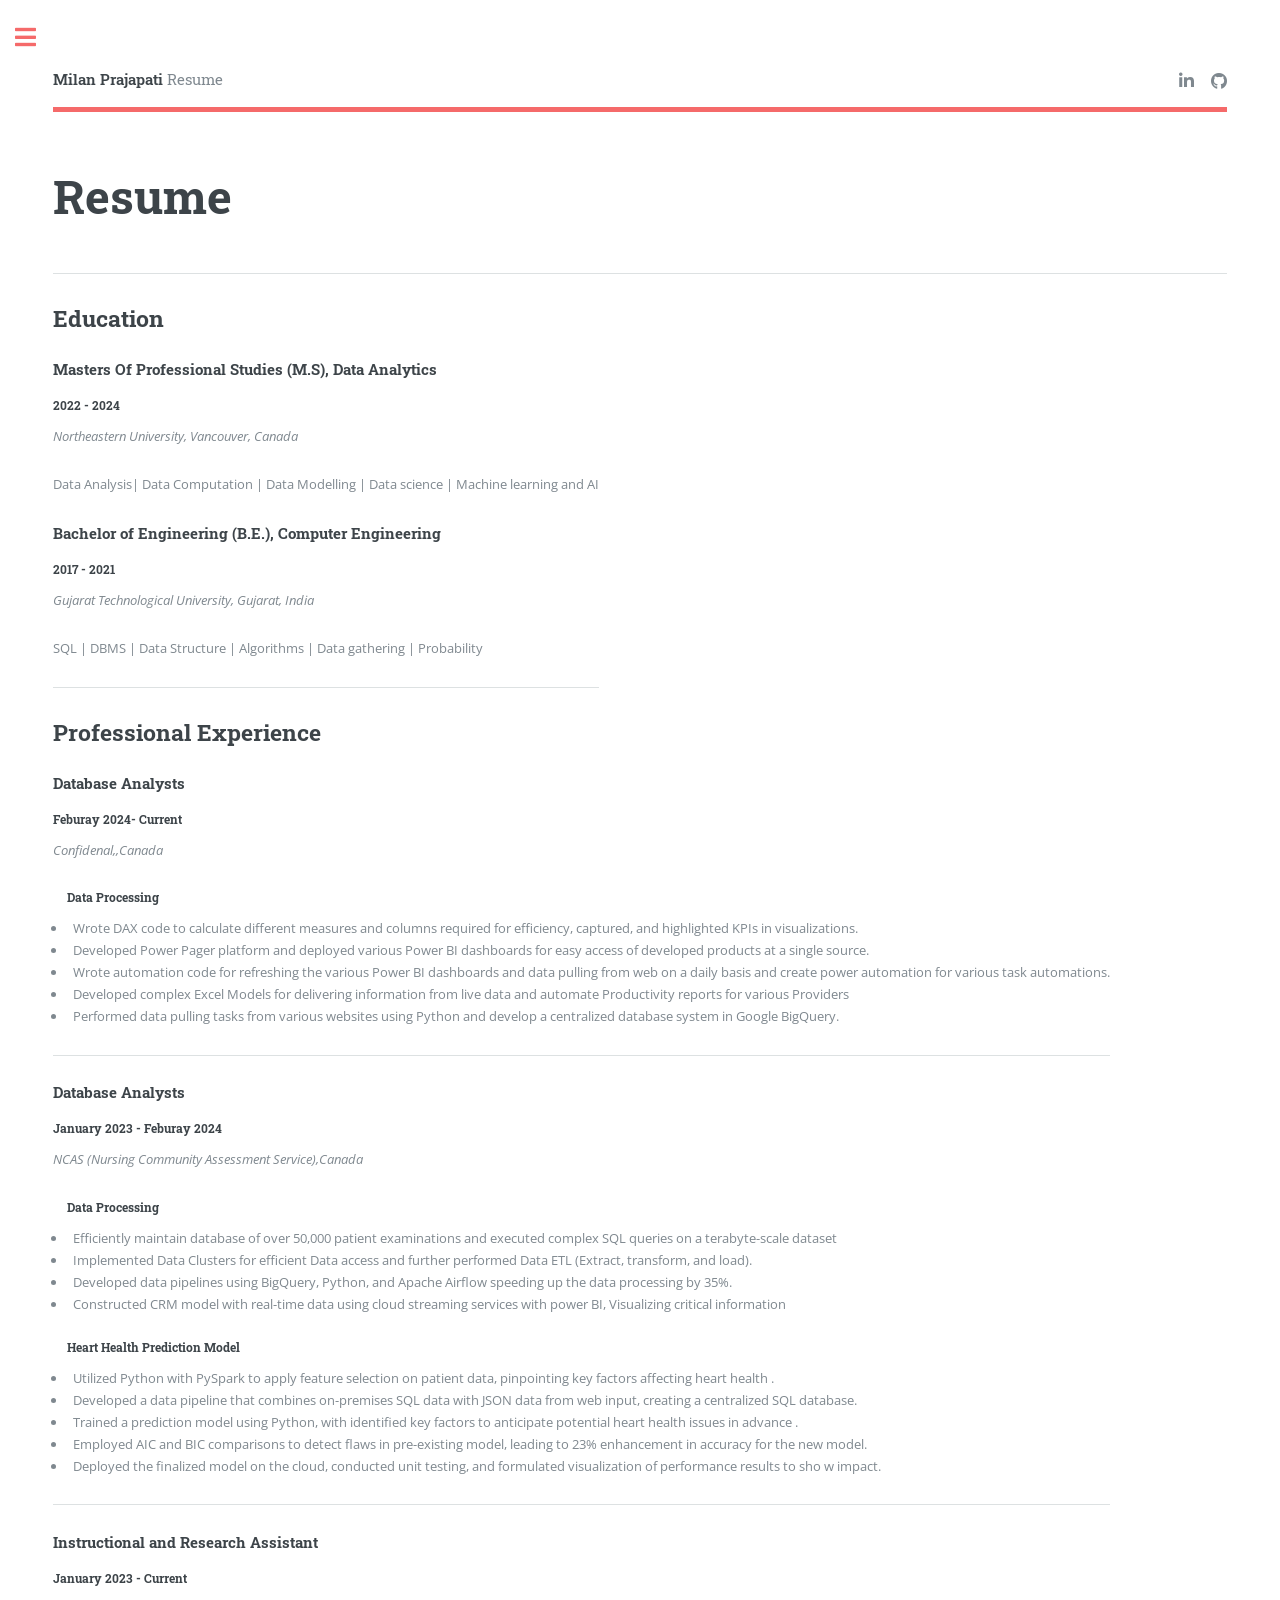
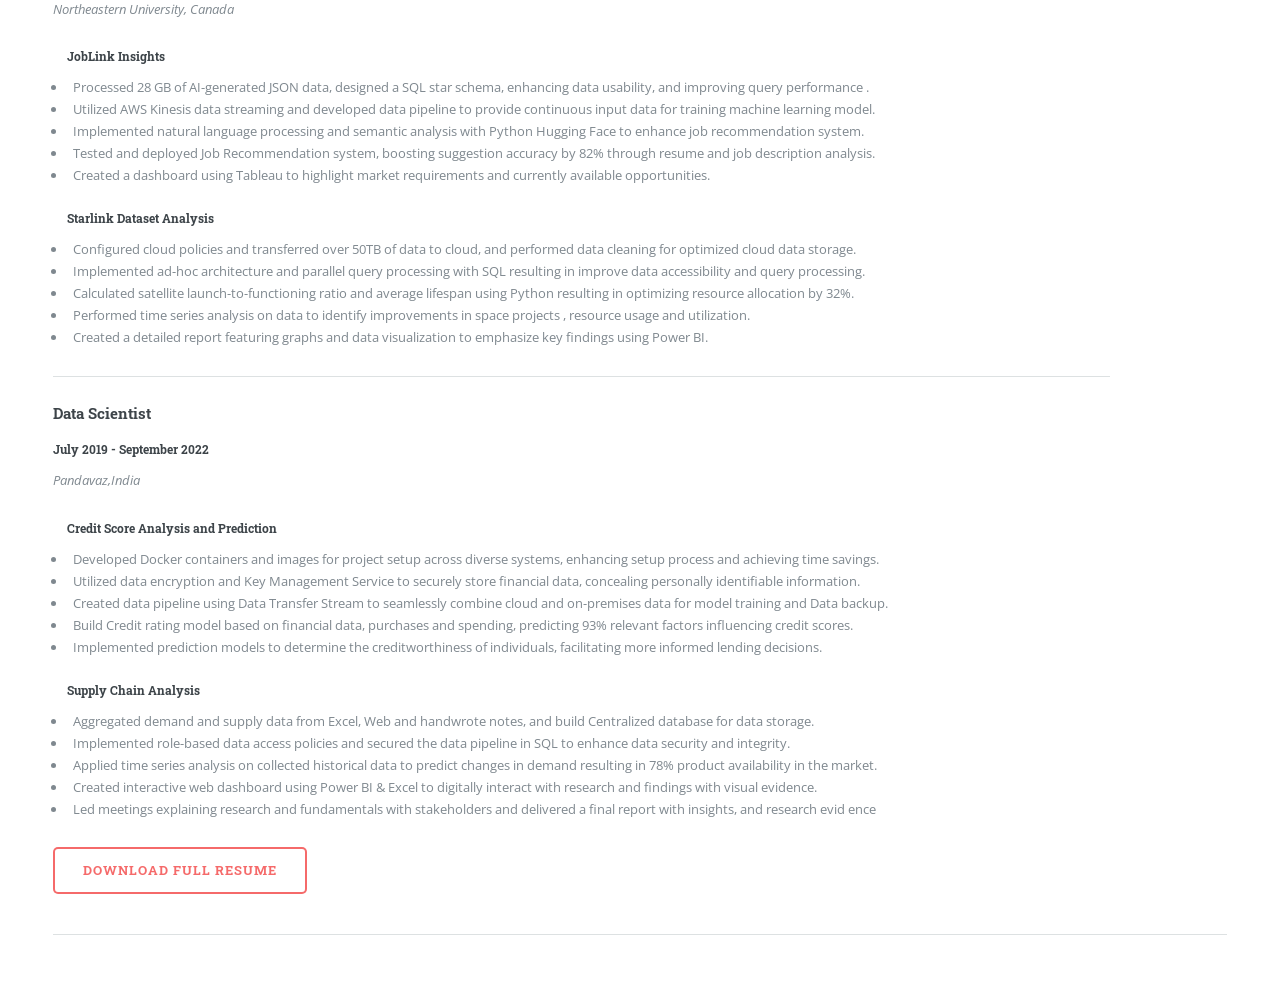
==== commit 38e745d7: "Update elements.html" ====
--- a/elements.html
+++ b/elements.html
@@ -81,15 +81,15 @@
             <h2 class="resume-title">Professional Experience</h2>
 
 			<h4>Database Analysts </h4>
-              <h5>Feburay 2024- Current /h5>
-              <p><em>Confidenal</em></p>
+              <h5>Feburay 2024- Current </h5>
+              <p><em>Confidenal,,Canada</em></p>
             <ul>
 				<h5>Data Processing</h5>
-				<li> Wrote DAX code to calculate different measures and columns required for efficiency, captured, and highlighted KPIs in visualizations.</li>
-				<li> Developed Power Pager platform and deployed various Power BI dashboards for easy access of developed products at a single source.</li>
-				<li> Wrote automation code for refreshing the various Power BI dashboards and data pulling from web on a daily basis and create power automation for various task automations.</li>
-				<li> Developed complex Excel Models for delivering information from live data and automate Productivity reports for various Providers </li>
-				<li> Performed data pulling tasks from various websites using Python and develop a centralized database system in Google BigQuery. </li>
+					<li> Wrote DAX code to calculate different measures and columns required for efficiency, captured, and highlighted KPIs in visualizations.</li>
+					<li> Developed Power Pager platform and deployed various Power BI dashboards for easy access of developed products at a single source.</li>
+					<li> Wrote automation code for refreshing the various Power BI dashboards and data pulling from web on a daily basis and create power automation for various task automations.</li>
+					<li> Developed complex Excel Models for delivering information from live data and automate Productivity reports for various Providers </li>
+					<li> Performed data pulling tasks from various websites using Python and develop a centralized database system in Google BigQuery. </li>
 
             </ul>
 			<hr>
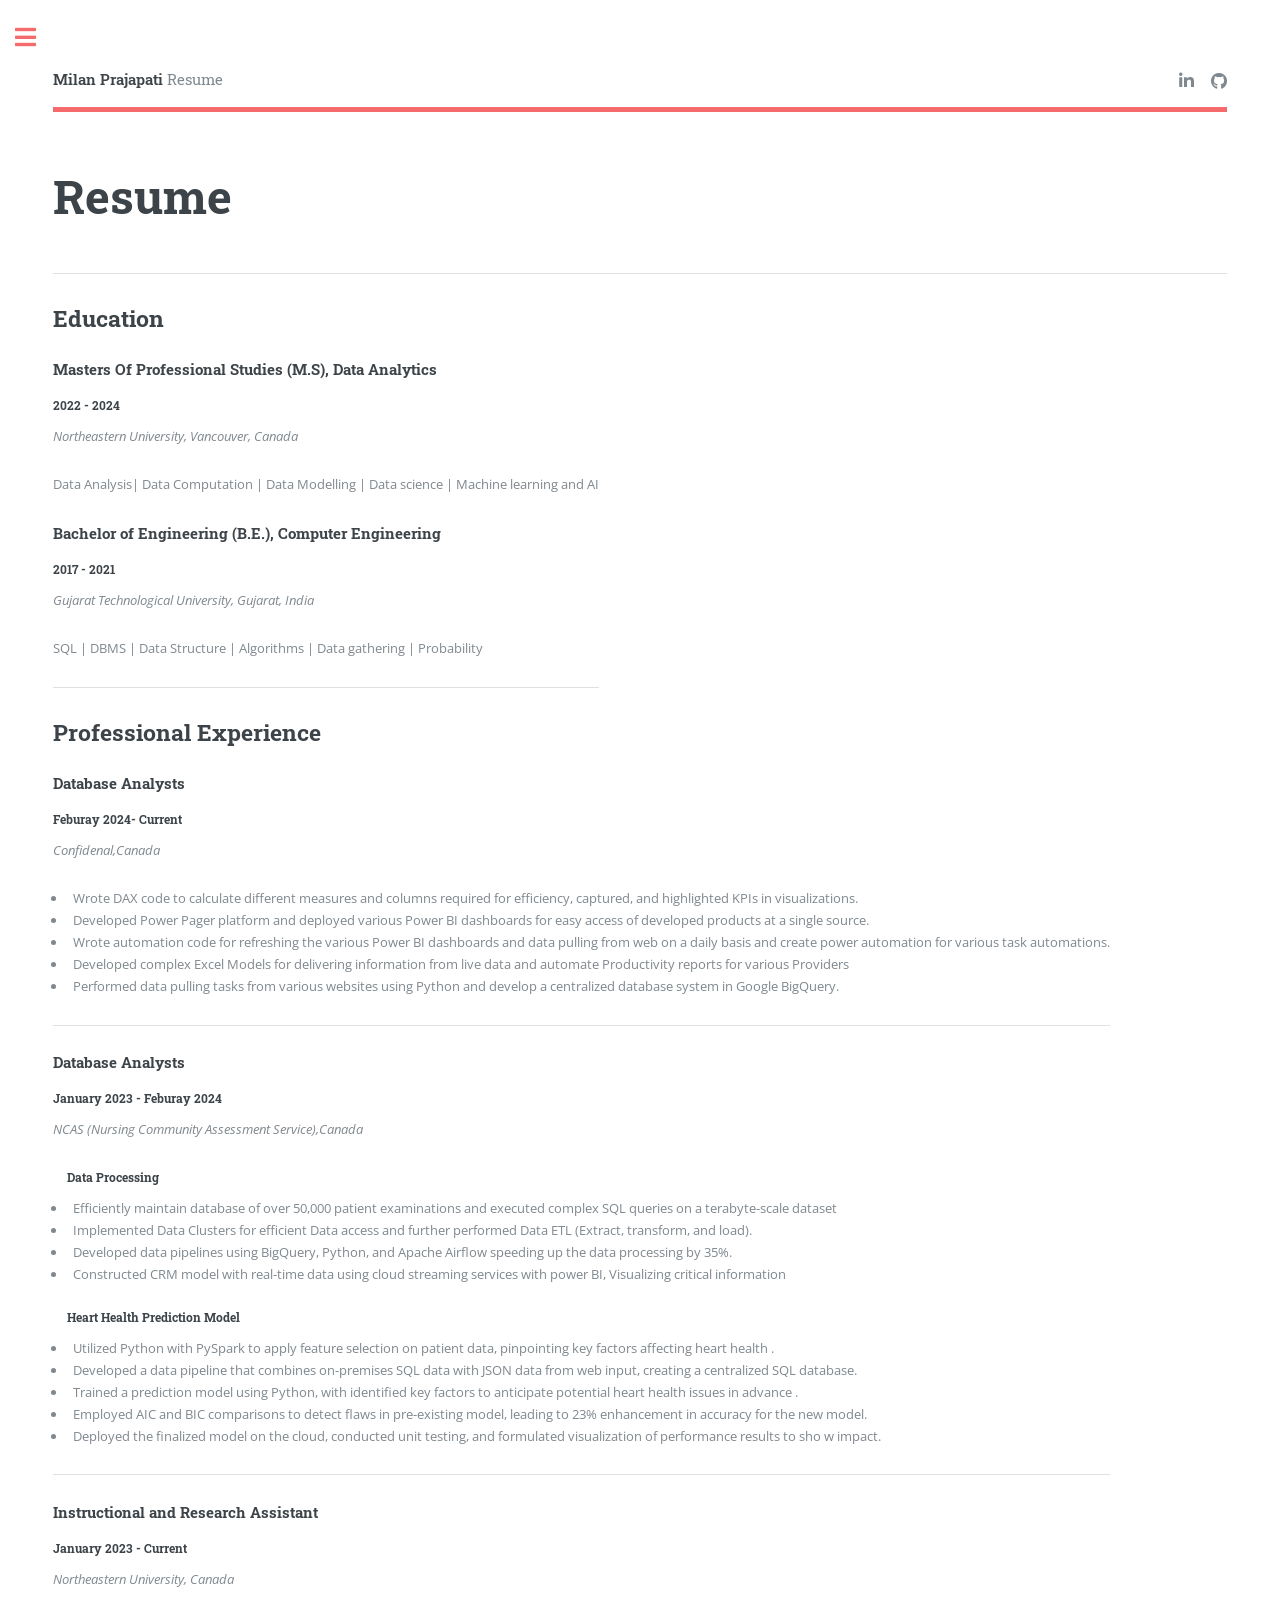
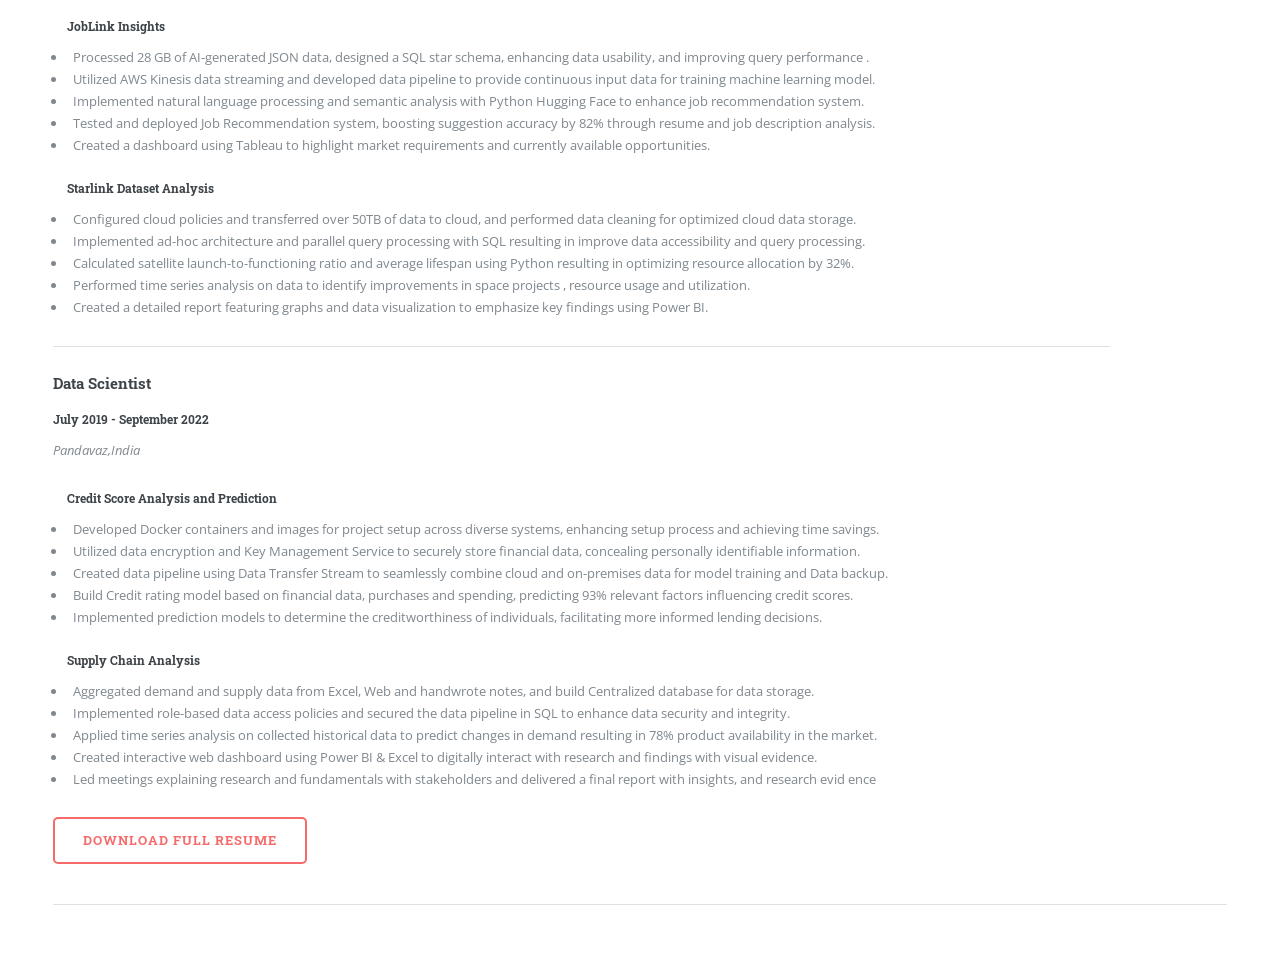
==== commit 7c27e25e: "ALTES 2" ====
--- a/elements.html
+++ b/elements.html
@@ -82,9 +82,9 @@
 
 			<h4>Database Analysts </h4>
               <h5>Feburay 2024- Current </h5>
-              <p><em>Confidenal,,Canada</em></p>
+              <p><em>Confidenal,Canada</em></p>
             <ul>
-				<h5>Data Processing</h5>
+				
 					<li> Wrote DAX code to calculate different measures and columns required for efficiency, captured, and highlighted KPIs in visualizations.</li>
 					<li> Developed Power Pager platform and deployed various Power BI dashboards for easy access of developed products at a single source.</li>
 					<li> Wrote automation code for refreshing the various Power BI dashboards and data pulling from web on a daily basis and create power automation for various task automations.</li>
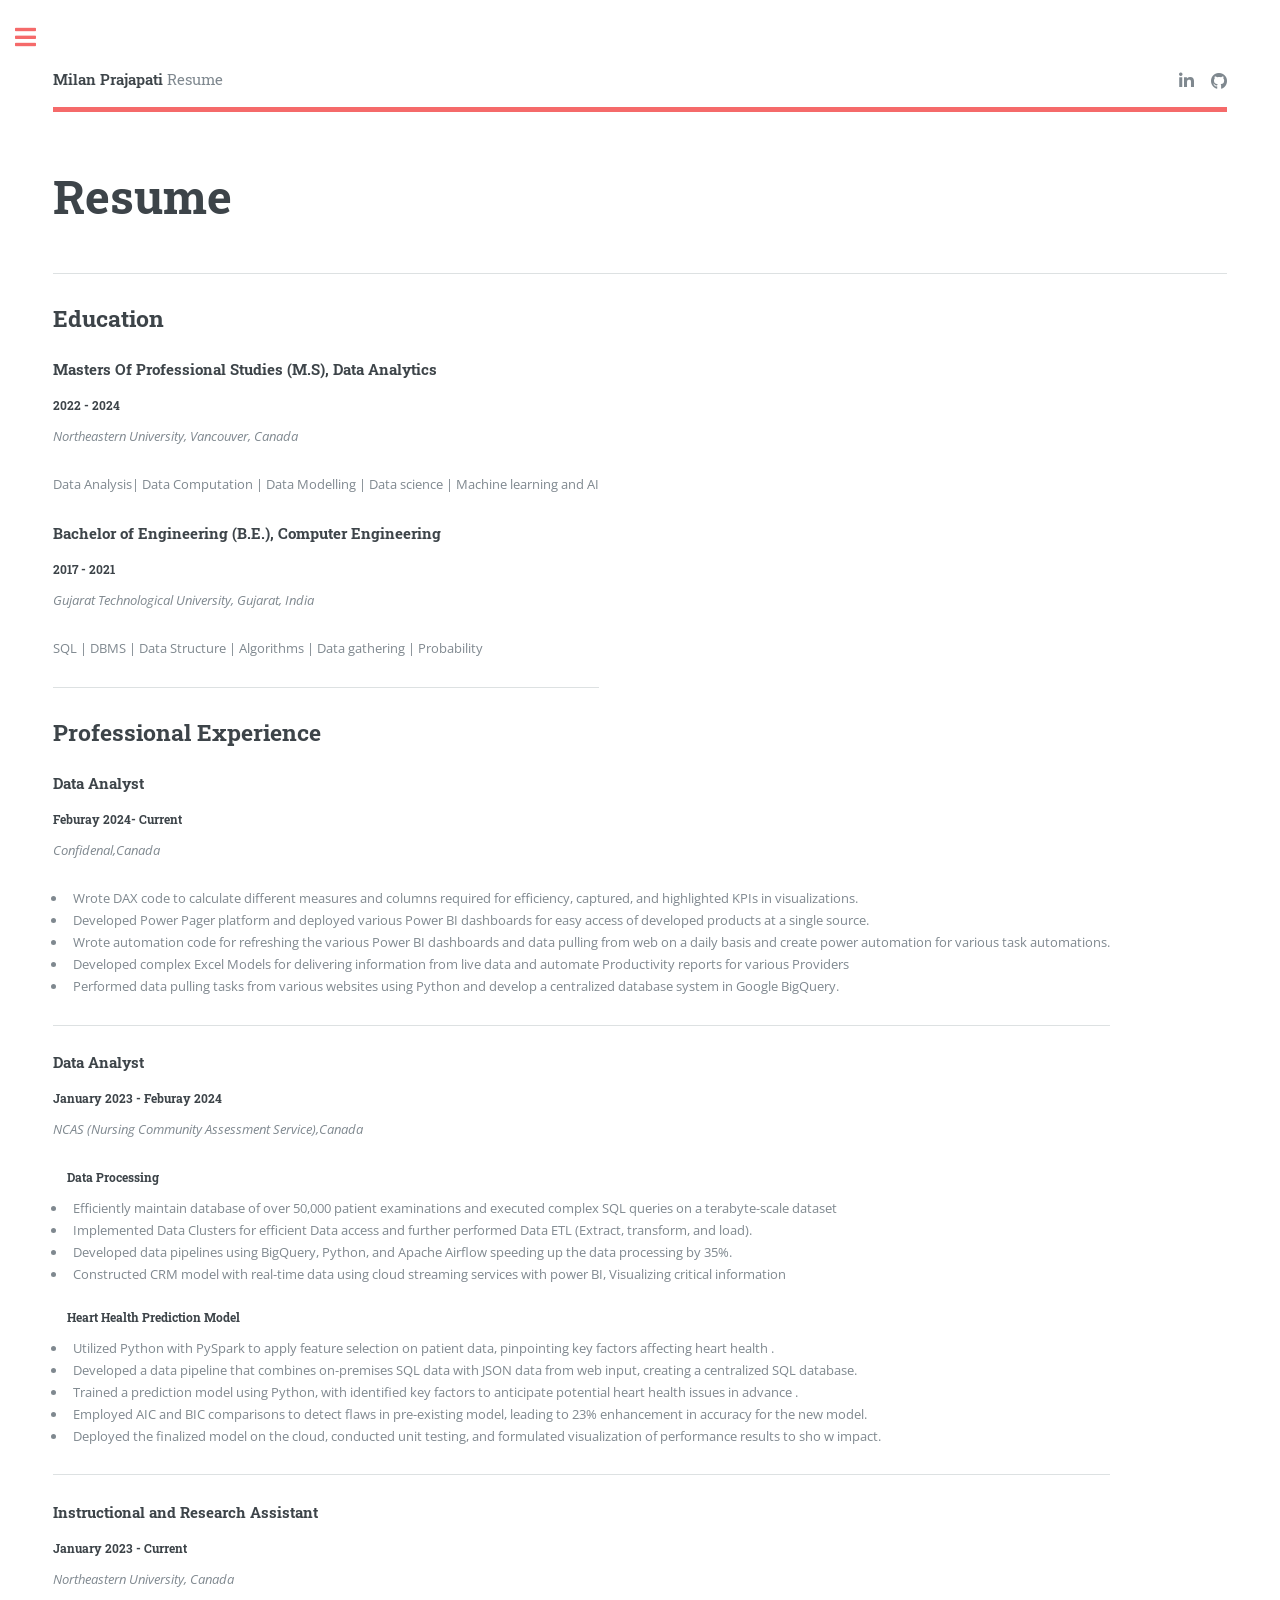
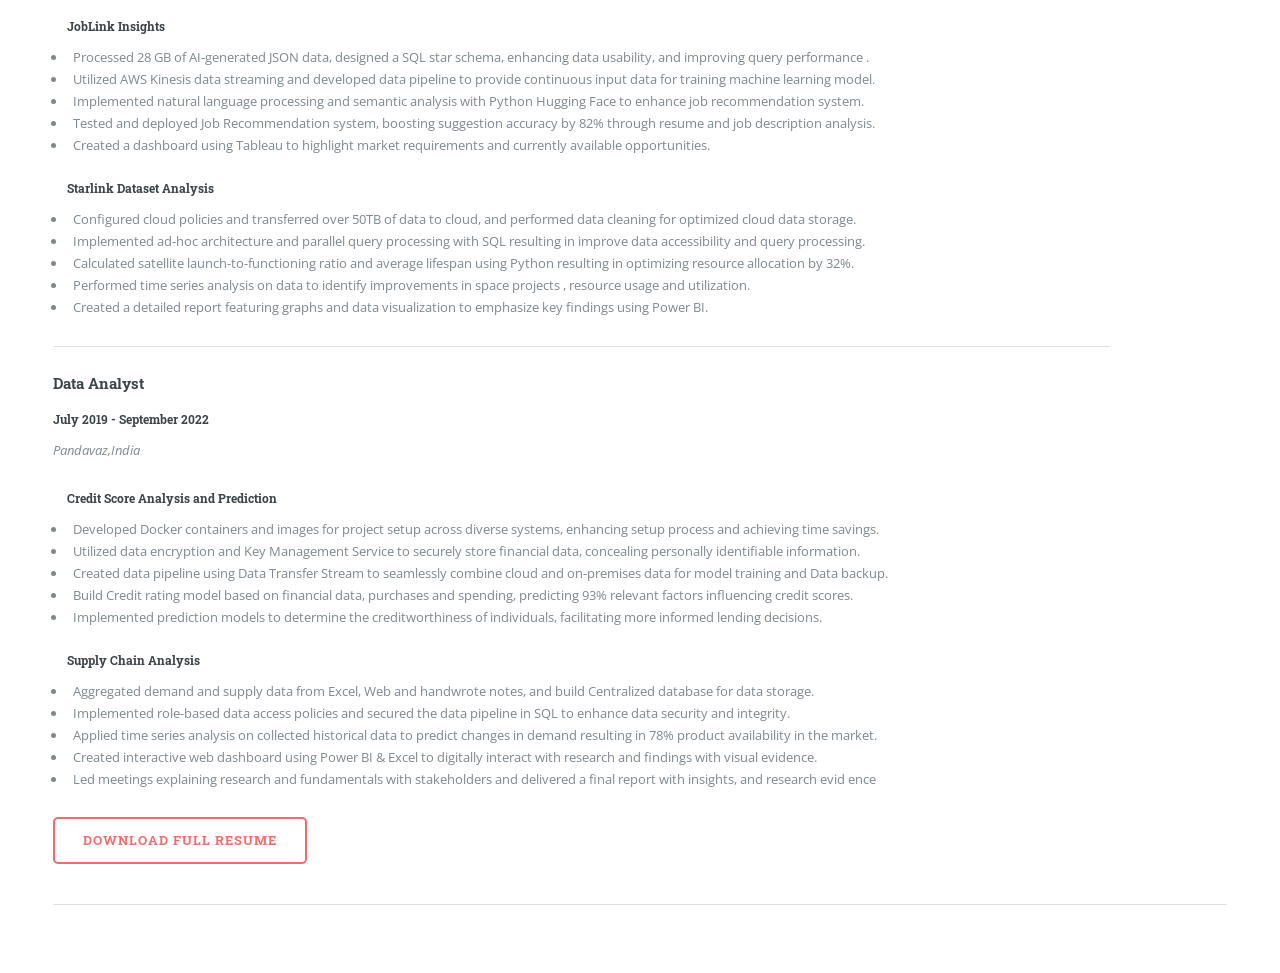
==== commit f7ecaa00: "Update" ====
--- a/elements.html
+++ b/elements.html
@@ -80,7 +80,7 @@
           <div class="col-lg-6 aos-init aos-animate" data-aos="fade-up" data-aos-delay="100">
             <h2 class="resume-title">Professional Experience</h2>
 
-			<h4>Database Analysts </h4>
+			<h4>Data Analyst</h4>
               <h5>Feburay 2024- Current </h5>
               <p><em>Confidenal,Canada</em></p>
             <ul>
@@ -96,7 +96,7 @@
 
 
 
-            <h4>Database Analysts </h4>
+            <h4>Data Analyst</h4>
               <h5>January 2023 - Feburay 2024</h5>
               <p><em>NCAS (Nursing Community Assessment Service),Canada</em></p>
             <ul>
@@ -140,7 +140,7 @@
             </div> 
 		<hr>
 			<div class="resume-item">
-              <h4>Data Scientist</h4>
+              <h4>Data Analyst</h4>
               <h5>July 2019 - September 2022</h5>
               <p><em>Pandavaz,India</em></p>
               <ul>
@@ -629,7 +629,7 @@
 									</header>
 									<!--<p>Sed varius enim lorem ullamcorper dolore aliquam aenean ornare velit lacus, ac varius enim lorem ullamcorper dolore. Proin sed aliquam facilisis ante interdum. Sed nulla amet lorem feugiat tempus aliquam.</p>-->
 									<ul class="contact">
-										<li class="icon solid fa-envelope"><a href="#">mbprajapati1732@gmail.com</a></li>
+										<li class="icon solid fa-envelope"><a href="mailto:milan.prajapati.ca@gmail.com">milan.prajapati.ca@gmail.com</a></li>
 										<li class="icon solid fa-phone">(778) 855-1756</li>
 										<li class="icon solid fa-home">Vancouver, Canada<br />
 										</li>
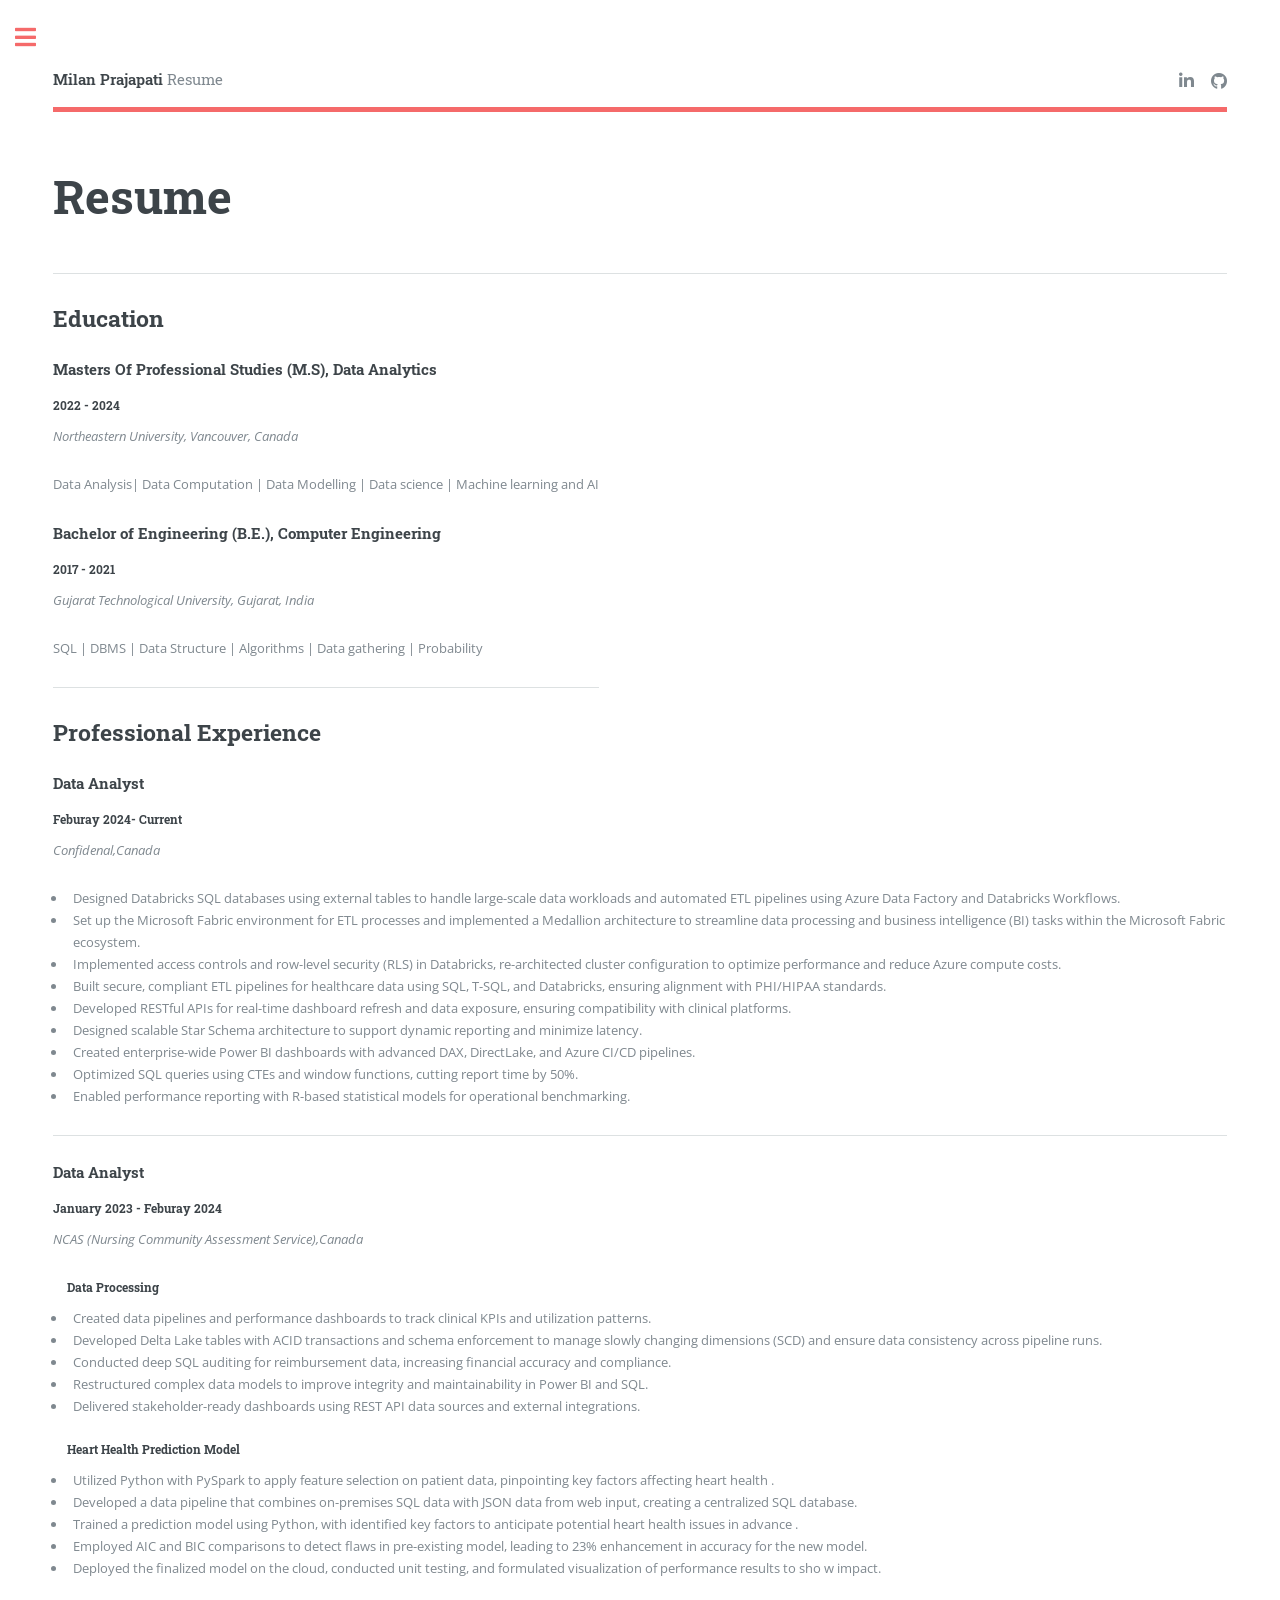
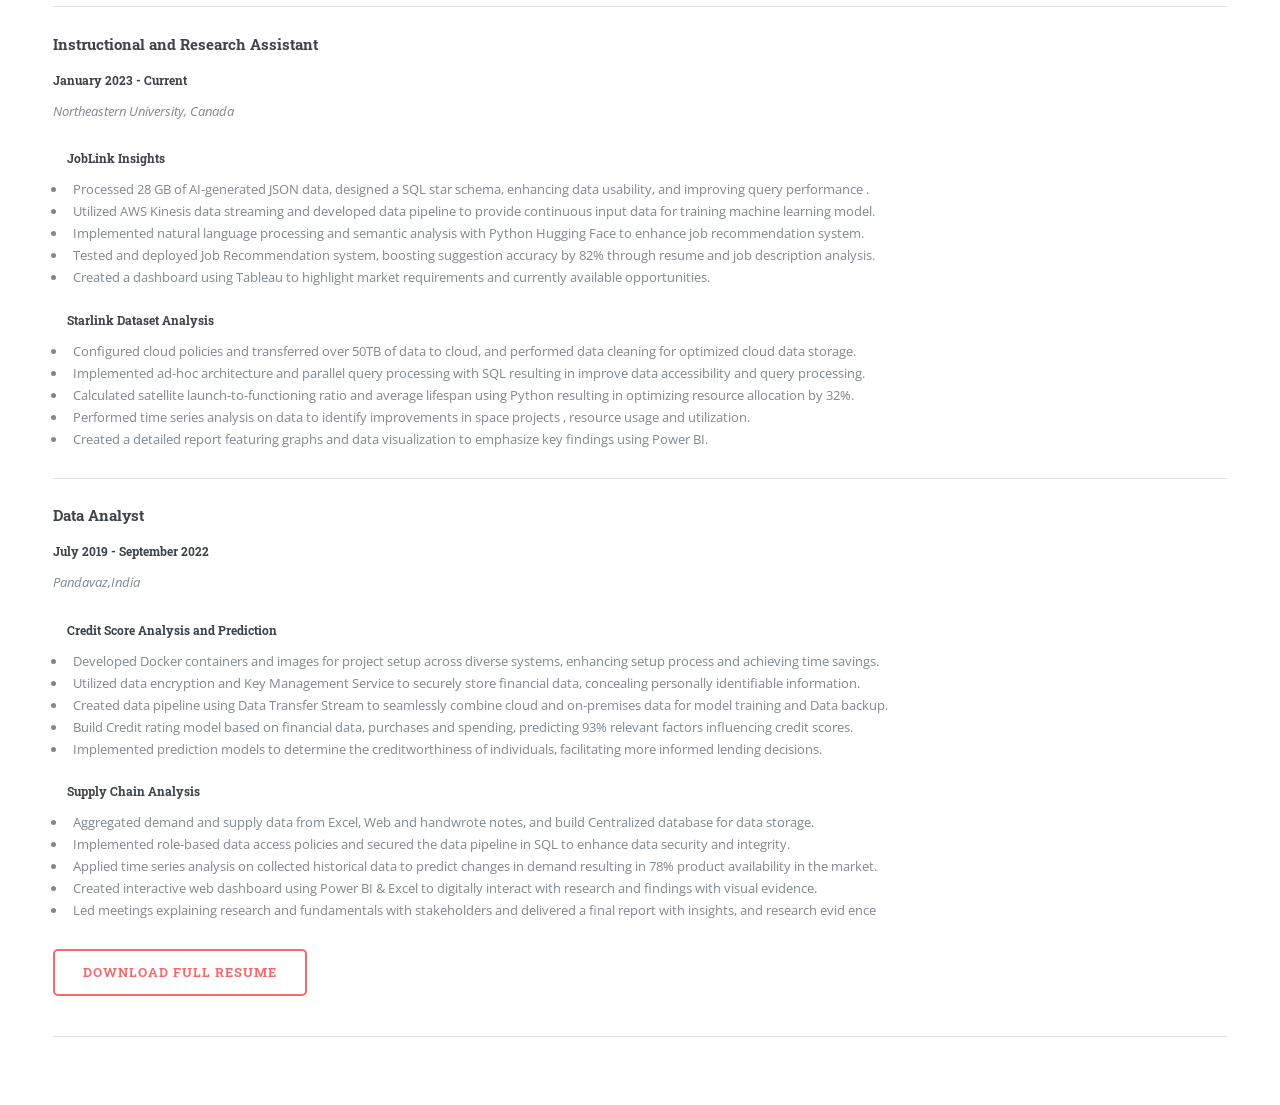
==== commit 00827ace: "Update on Resume" ====
--- a/elements.html
+++ b/elements.html
@@ -84,12 +84,16 @@
               <h5>Feburay 2024- Current </h5>
               <p><em>Confidenal,Canada</em></p>
             <ul>
-				
-					<li> Wrote DAX code to calculate different measures and columns required for efficiency, captured, and highlighted KPIs in visualizations.</li>
-					<li> Developed Power Pager platform and deployed various Power BI dashboards for easy access of developed products at a single source.</li>
-					<li> Wrote automation code for refreshing the various Power BI dashboards and data pulling from web on a daily basis and create power automation for various task automations.</li>
-					<li> Developed complex Excel Models for delivering information from live data and automate Productivity reports for various Providers </li>
-					<li> Performed data pulling tasks from various websites using Python and develop a centralized database system in Google BigQuery. </li>
+				  
+				<li>Designed Databricks SQL databases using external tables to handle large-scale data workloads and automated ETL pipelines using Azure Data Factory and Databricks Workflows.</li>
+				<li>Set up the Microsoft Fabric environment for ETL processes and implemented a Medallion architecture to streamline data processing and business intelligence (BI) tasks within the Microsoft Fabric ecosystem.</li>
+				<li>Implemented access controls and row-level security (RLS) in Databricks, re-architected cluster configuration to optimize performance and reduce Azure compute costs.</li>
+				<li>Built secure, compliant ETL pipelines for healthcare data using SQL, T-SQL, and Databricks, ensuring alignment with PHI/HIPAA standards.</li>
+				<li>Developed RESTful APIs for real-time dashboard refresh and data exposure, ensuring compatibility with clinical platforms.</li>
+				<li>Designed scalable Star Schema architecture to support dynamic reporting and minimize latency.</li>
+				<li>Created enterprise-wide Power BI dashboards with advanced DAX, DirectLake, and Azure CI/CD pipelines.</li>
+				<li>Optimized SQL queries using CTEs and window functions, cutting report time by 50%.</li>
+				<li>Enabled performance reporting with R-based statistical models for operational benchmarking.</li>
 
             </ul>
 			<hr>
@@ -101,11 +105,12 @@
               <p><em>NCAS (Nursing Community Assessment Service),Canada</em></p>
             <ul>
 				<h5>Data Processing</h5>
-					<li>Efficiently maintain database of over 50,000 patient examinations and executed complex SQL queries on a terabyte-scale dataset</li>
-					<li> Implemented Data Clusters for efficient Data access and further performed Data ETL (Extract, transform, and load).</li>
-					<li> Developed data pipelines using BigQuery, Python, and Apache Airflow speeding up the data processing by 35%.</li>
-					<li> Constructed CRM model with real-time data using cloud streaming services with power BI, Visualizing critical information</li>
-					
+					<li>Created data pipelines and performance dashboards to track clinical KPIs and utilization patterns.</li>
+					<li>Developed Delta Lake tables with ACID transactions and schema enforcement to manage slowly changing dimensions (SCD) and ensure data consistency across pipeline runs.</li>
+					<li>Conducted deep SQL auditing for reimbursement data, increasing financial accuracy and compliance.</li>
+					<li>Restructured complex data models to improve integrity and maintainability in Power BI and SQL.</li>
+					<li>Delivered stakeholder-ready dashboards using REST API data sources and external integrations.</li>
+
                 <br/>
  				<h5>Heart Health Prediction Model</h5>
 					<li> Utilized Python with PySpark to apply feature selection on patient data, pinpointing key factors affecting heart health .</li>
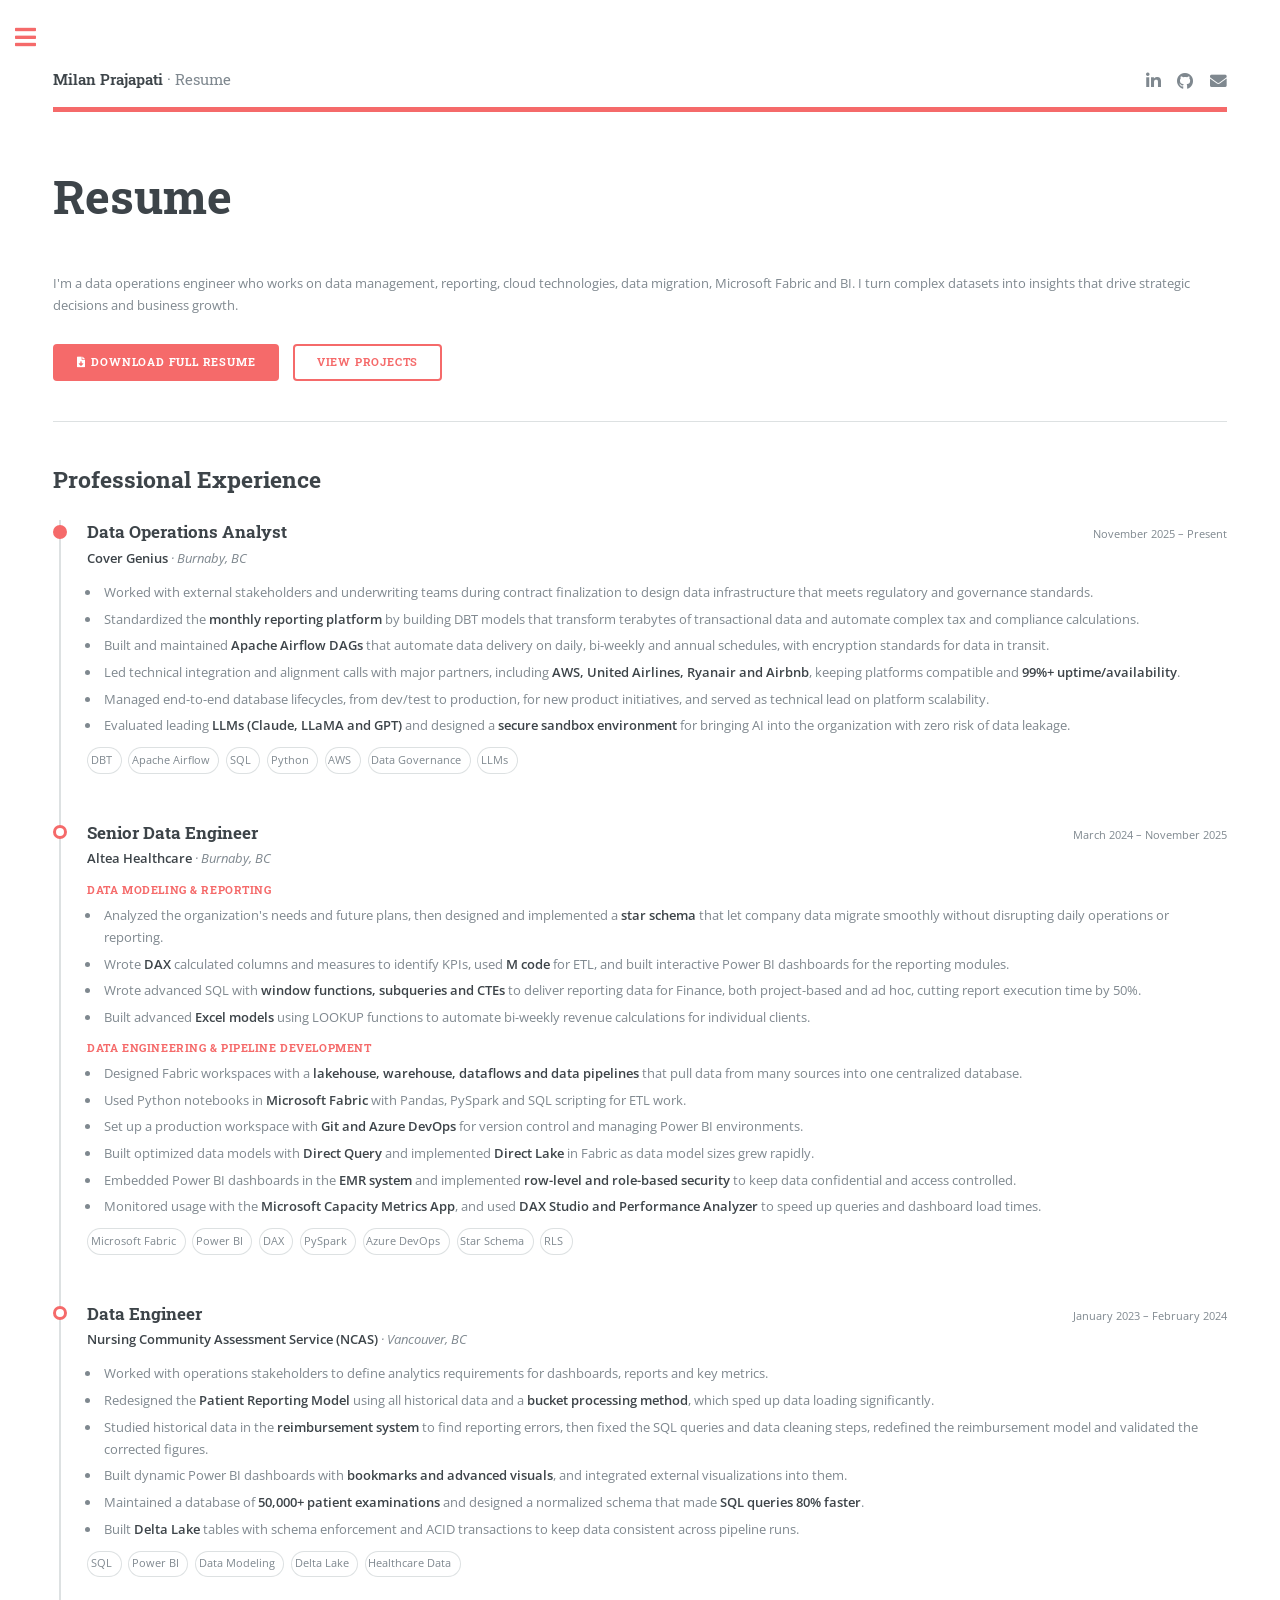
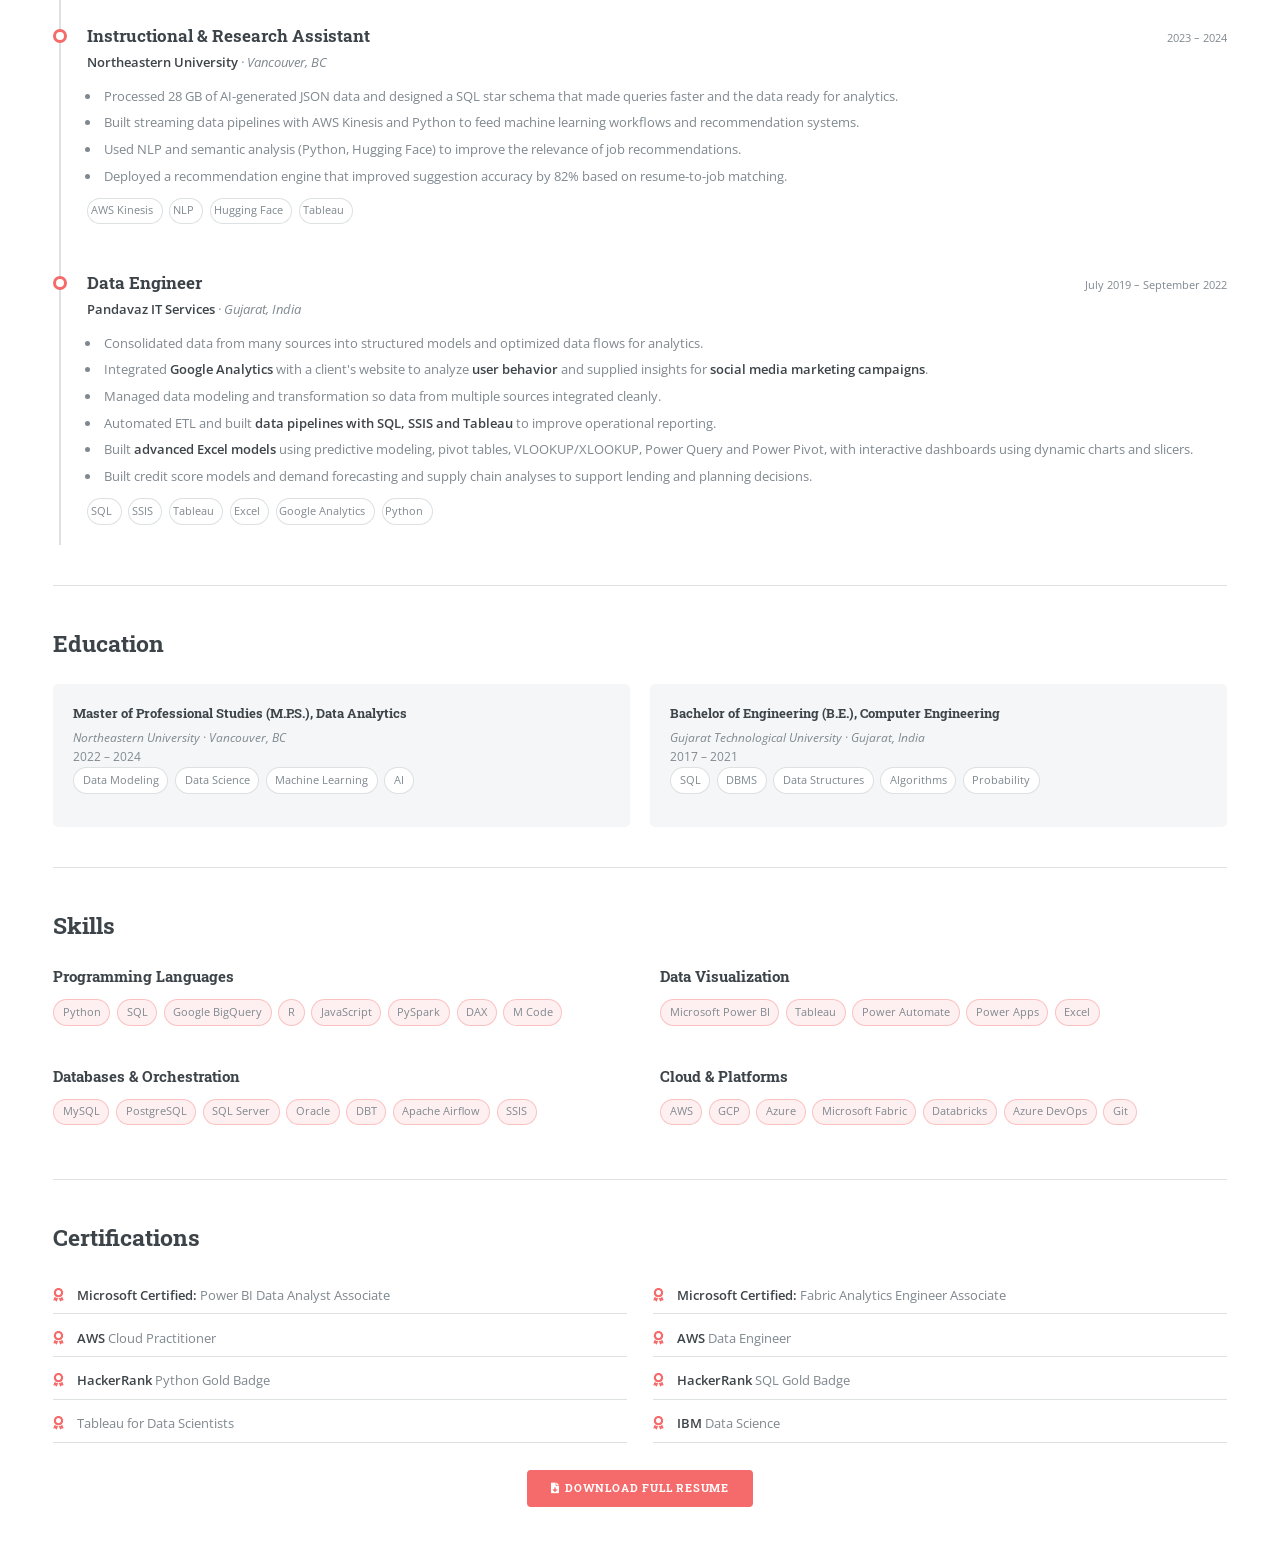
==== commit 1da6814a: "Update new potfolio" ====
--- a/elements.html
+++ b/elements.html
@@ -1,661 +1,304 @@
-<!DOCTYPE HTML>
-
-<html>
-	<head>
-		<title>Resume</title>
-		<meta charset="utf-8" />
-		<meta name="viewport" content="width=device-width, initial-scale=1, user-scalable=no" />
-		<link rel="stylesheet" href="assets/css/main.css" />
-	</head>
-	<body class="is-preload">
-
-		<!-- Wrapper -->
-			<div id="wrapper">
-
-				<!-- Main -->
-					<div id="main">
-						<div class="inner">
-
-							<!-- Header -->
-								<header id="header">
-									<a href="index.html" class="logo"><strong>Milan Prajapati</strong> Resume</a>
-									<ul class="icons">
-										<li><a href="https://www.linkedin.com/in/itsMilan1999" class="icon brands fa-linkedin-in"><span class="label">linkedin</span></a></li>
-										<li><a href="https://github.com/itsMilan1999" class="icon brands fa-github"><span class="label">Github</span></a></li>
-									</ul>
-								</header>
-
-							<!-- Content -->
-								<section>
-									<header class="main">
-										<h1>Resume</h1>
-									</header>
-
-									<section id="resume" class="resume">
-      <div class="container">
-<hr>
-        
-
-        <!-- <div class="section-title">
-          <h2>Resume</h2>
-          <p>Magnam dolores commodi suscipit. Necessitatibus eius consequatur ex aliquid fuga eum quidem. Sit sint consectetur velit. Quisquam quos quisquam cupiditate. Et nemo qui impedit suscipit alias ea. Quia fugiat sit in iste officiis commodi quidem hic quas.</p>
-        </div> -->
-
-        <div class="row">
-          <div class="col-lg-6 aos-init aos-animate" data-aos="fade-up">
-            <h2 class="resume-title">Education</h2>
-            <div class="resume-item">
-              <h4>Masters Of Professional Studies (M.S), Data Analytics </h4>
-              <h5>2022 - 2024</h5>
-              <p><em>Northeastern University, Vancouver, Canada</em></p>
-              <p>Data Analysis| Data Computation | Data Modelling | Data science | Machine learning and AI </p>
-            </div>
-            <div class="resume-item">
-              <h4>Bachelor of Engineering (B.E.), Computer Engineering</h4>
-              <h5>2017 - 2021</h5>
-              <p><em> Gujarat Technological University, Gujarat, India </em></p>
-              <p> SQL | DBMS | Data Structure | Algorithms | Data gathering | Probability </p>
-            </div>
-		<hr>
-		
-           <!-- <h2 class="resume-title">Internship</h2>
-            <div class="resume-item">
-              <h4>Data Scientist Intern</h4>
-              <h5>May 2019 - April 2020</h5>
-              <p><em>Pandavaz, Gujarat, India</em></p>
-              <ul>
-                <li> Collected data from various individual sources in different formats and executed formatting to a centralized database.</li>
-                <li> Classifying relations between various Columns of the dataset and clarifying their impact on a dataset.</li>
-				<li> Documenting business requirements.</li>
-				<li> Prepared test scripts and created project status reports.</li>
-				<li> Participated in system designing and conducted requirements gathering.</li>
-				<li> Supported and administered data conversion and user training services.</li>
-				<li> Conducted business process analysis and maintain</li>
-
-              </ul>
-            </div>-->
-
-            
-          </div>
-          <div class="col-lg-6 aos-init aos-animate" data-aos="fade-up" data-aos-delay="100">
-            <h2 class="resume-title">Professional Experience</h2>
-
-			<h4>Data Analyst</h4>
-              <h5>Feburay 2024- Current </h5>
-              <p><em>Confidenal,Canada</em></p>
-            <ul>
-				  
-				<li>Designed Databricks SQL databases using external tables to handle large-scale data workloads and automated ETL pipelines using Azure Data Factory and Databricks Workflows.</li>
-				<li>Set up the Microsoft Fabric environment for ETL processes and implemented a Medallion architecture to streamline data processing and business intelligence (BI) tasks within the Microsoft Fabric ecosystem.</li>
-				<li>Implemented access controls and row-level security (RLS) in Databricks, re-architected cluster configuration to optimize performance and reduce Azure compute costs.</li>
-				<li>Built secure, compliant ETL pipelines for healthcare data using SQL, T-SQL, and Databricks, ensuring alignment with PHI/HIPAA standards.</li>
-				<li>Developed RESTful APIs for real-time dashboard refresh and data exposure, ensuring compatibility with clinical platforms.</li>
-				<li>Designed scalable Star Schema architecture to support dynamic reporting and minimize latency.</li>
-				<li>Created enterprise-wide Power BI dashboards with advanced DAX, DirectLake, and Azure CI/CD pipelines.</li>
-				<li>Optimized SQL queries using CTEs and window functions, cutting report time by 50%.</li>
-				<li>Enabled performance reporting with R-based statistical models for operational benchmarking.</li>
-
-            </ul>
-			<hr>
-
-
-
-            <h4>Data Analyst</h4>
-              <h5>January 2023 - Feburay 2024</h5>
-              <p><em>NCAS (Nursing Community Assessment Service),Canada</em></p>
-            <ul>
-				<h5>Data Processing</h5>
-					<li>Created data pipelines and performance dashboards to track clinical KPIs and utilization patterns.</li>
-					<li>Developed Delta Lake tables with ACID transactions and schema enforcement to manage slowly changing dimensions (SCD) and ensure data consistency across pipeline runs.</li>
-					<li>Conducted deep SQL auditing for reimbursement data, increasing financial accuracy and compliance.</li>
-					<li>Restructured complex data models to improve integrity and maintainability in Power BI and SQL.</li>
-					<li>Delivered stakeholder-ready dashboards using REST API data sources and external integrations.</li>
-
-                <br/>
- 				<h5>Heart Health Prediction Model</h5>
-					<li> Utilized Python with PySpark to apply feature selection on patient data, pinpointing key factors affecting heart health .</li>
-					<li> Developed a data pipeline that combines on-premises SQL data with JSON data from web input, creating a centralized SQL database.</li>
-					<li> Trained a prediction model using Python, with identified key factors to anticipate potential heart health issues in advance .</li>
-					<li> Employed AIC and BIC comparisons to detect flaws in pre-existing model, leading to 23% enhancement in accuracy for the new model.</li>
-					<li> Deployed the finalized model on the cloud, conducted unit testing, and formulated visualization of performance results to sho w impact.</li>
-
-            </ul>
-			<hr>
-            <div class="resume-item">
-              <h4>Instructional and Research Assistant</h4>
-              <h5>January 2023 - Current</h5>
-              <p><em>Northeastern University, Canada</em></p>
-              <ul>
-				<h5>JobLink Insights</h5>
-					<li> Processed 28 GB of AI-generated JSON data, designed a SQL star schema, enhancing data usability, and improving query performance .</li>
-					<li> Utilized AWS Kinesis data streaming and developed data pipeline to provide continuous input data for training machine learning model.</li>
-					<li> Implemented natural language processing and semantic analysis with Python Hugging Face to enhance job recommendation system.</li>
-					<li> Tested and deployed Job Recommendation system, boosting suggestion accuracy by 82% through resume and job description analysis.</li>
-					<li> Created a dashboard using Tableau to highlight market requirements and currently available opportunities.</li>
-
-				<br>
- 				<h5>Starlink Dataset Analysis</h5>
-					<li> Configured cloud policies and transferred over 50TB of data to cloud, and performed data cleaning for optimized cloud data storage.</li>
-					<li> Implemented ad-hoc architecture and parallel query processing with SQL resulting in improve data accessibility and query processing.</li>
-					<li> Calculated satellite launch-to-functioning ratio and average lifespan using Python resulting in optimizing resource allocation by 32%.</li>
-					<li> Performed time series analysis on data to identify improvements in space projects , resource usage and utilization.</li>
-					<li> Created a detailed report featuring graphs and data visualization to emphasize key findings using Power BI.</li>
-					
-              </ul>
-            </div> 
-		<hr>
-			<div class="resume-item">
-              <h4>Data Analyst</h4>
-              <h5>July 2019 - September 2022</h5>
-              <p><em>Pandavaz,India</em></p>
-              <ul>
-				<h5>Credit Score Analysis and Prediction</h5>
-					<li> Developed Docker containers and images for project setup across diverse systems, enhancing setup process and achieving time savings.</li>
-					<li> Utilized data encryption and Key Management Service to securely store financial data, concealing personally identifiable information.</li>
-					<li> Created data pipeline using Data Transfer Stream to seamlessly combine cloud and on-premises data for model training and Data backup.</li>
-					<li> Build Credit rating model based on financial data, purchases and spending, predicting 93% relevant factors influencing credit scores.</li>
-					<li> Implemented prediction models to determine the creditworthiness of individuals, facilitating more informed lending decisions.</li>
-
-					<br>
- 				<h5>Supply Chain Analysis</h5>
-					<li> Aggregated demand and supply data from Excel, Web and handwrote notes, and build Centralized database for data storage.</li>
-					<li> Implemented role-based data access policies and secured the data pipeline in SQL to enhance data security and integrity.</li>
-					<li> Applied time series analysis on collected historical data to predict changes in demand resulting in 78% product availability in the market.</li>
-					<li> Created interactive web dashboard using Power BI & Excel to digitally interact with research and findings with visual evidence.</li>
-					<li> Led meetings explaining research and fundamentals with stakeholders and delivered a final report with insights, and research evid ence</li>
-
-					 </ul>
-            </div> 
-       
-            </div> 
-          </div>
-        </div> 
-        
-      
-      <h3 text-align:="" center;=""><a href="images/Milan Resume.pdf" class="button" download="" text-align:="" center;="">Download Full Resume</a></h3>
-        
-    </section>
-
-
-
-
-
-
-
-
-									<!-- Content -->
-									<!--	<h2 id="content">Sample Content</h2>
-										<p>Praesent ac adipiscing ullamcorper semper ut amet ac risus. Lorem sapien ut odio odio nunc. Ac adipiscing nibh porttitor erat risus justo adipiscing adipiscing amet placerat accumsan. Vis. Faucibus odio magna tempus adipiscing a non. In mi primis arcu ut non accumsan vivamus ac blandit adipiscing adipiscing arcu metus praesent turpis eu ac lacinia nunc ac commodo gravida adipiscing eget accumsan ac nunc adipiscing adipiscing lorem ipsum dolor sit amet nullam veroeros adipiscing.</p>
-										<div class="row">
-											<div class="col-6 col-12-small">
-												<h3>Sem turpis amet semper</h3>
-												<p>Nunc lacinia ante nunc ac lobortis. Interdum adipiscing gravida odio porttitor sem non mi integer non faucibus ornare mi ut ante amet placerat aliquet. Volutpat commodo eu sed ante lacinia. Sapien a lorem in integer ornare praesent commodo adipiscing arcu in massa commodo lorem accumsan at odio massa ac ac. Semper adipiscing varius montes viverra nibh in adipiscing blandit tempus accumsan.</p>
-											</div>
-											<div class="col-6 col-12-small">
-												<h3>Magna odio tempus commodo</h3>
-												<p>In arcu accumsan arcu adipiscing accumsan orci ac. Felis id enim aliquet. Accumsan ac integer lobortis commodo ornare aliquet accumsan erat tempus amet porttitor. Ante commodo blandit adipiscing integer semper orci eget. Faucibus commodo adipiscing mi eu nullam accumsan morbi arcu ornare odio mi adipiscing nascetur lacus ac interdum morbi accumsan vis mi accumsan.</p>
-											</div> -->
-											<!-- Break -->
-										<!--<div class="col-4 col-12-medium">
-												<h3>Interdum sapien gravida</h3>
-												<p>Nunc lacinia ante nunc ac lobortis. Interdum adipiscing gravida odio porttitor sem non mi integer non faucibus ornare mi ut ante amet placerat aliquet. Volutpat eu sed ante lacinia sapien lorem accumsan varius montes viverra nibh in adipiscing blandit.</p>
-											</div>
-											<div class="col-4 col-12-medium">
-												<h3>Faucibus consequat lorem</h3>
-												<p>Nunc lacinia ante nunc ac lobortis. Interdum adipiscing gravida odio porttitor sem non mi integer non faucibus ornare mi ut ante amet placerat aliquet. Volutpat eu sed ante lacinia sapien lorem accumsan varius montes viverra nibh in adipiscing blandit.</p>
-											</div>
-											<div class="col-4 col-12-medium">
-												<h3>Accumsan montes viverra</h3>
-												<p>Nunc lacinia ante nunc ac lobortis. Interdum adipiscing gravida odio porttitor sem non mi integer non faucibus ornare mi ut ante amet placerat aliquet. Volutpat eu sed ante lacinia sapien lorem accumsan varius montes viverra nibh in adipiscing blandit.</p>
-											</div>
-										</div> -->
-
-									<hr class="major" />
-
-									<!-- Elements -->
-									<!--	<h2 id="elements">Elements</h2>-->
-										<div class="row gtr-200">
-											<div class="col-6 col-12-medium">
-
-												<!-- Text stuff -->
-												<!--	<h3>Text</h3>
-													<p>This is <b>bold</b> and this is <strong>strong</strong>. This is <i>italic</i> and this is <em>emphasized</em>.
-													This is <sup>superscript</sup> text and this is <sub>subscript</sub> text.
-													This is <u>underlined</u> and this is code: <code>for (;;) { ... }</code>.
-													Finally, this is a <a href="#">link</a>.</p>
-													<hr />
-													<h2>Heading Level 2</h2>
-													<h3>Heading Level 3</h3>
-													<h4>Heading Level 4</h4>
-													<hr />
-													<p>Nunc lacinia ante nunc ac lobortis. Interdum adipiscing gravida odio porttitor sem non mi integer non faucibus ornare mi ut ante amet placerat aliquet. Volutpat eu sed ante lacinia sapien lorem accumsan varius montes viverra nibh in adipiscing blandit tempus accumsan.</p>
-													-->
-												<!-- Lists -->
-												<!--	<h3>Lists</h3>
-													<div class="row">
-														<div class="col-6 col-12-small">
-
-															<h4>Unordered</h4>
-															<ul>
-																<li>Dolor etiam magna etiam.</li>
-																<li>Sagittis lorem eleifend.</li>
-																<li>Felis dolore viverra.</li>
-															</ul>
-
-															<h4>Alternate</h4>
-															<ul class="alt">
-																<li>Dolor etiam magna etiam.</li>
-																<li>Sagittis lorem eleifend.</li>
-																<li>Felis feugiat viverra.</li>
-															</ul>
-
-														</div>
-														<div class="col-6 col-12-small">
-
-															<h4>Ordered</h4>
-															<ol>
-																<li>Dolor etiam magna etiam.</li>
-																<li>Etiam vel lorem sed viverra.</li>
-																<li>Felis dolore viverra.</li>
-																<li>Dolor etiam magna etiam.</li>
-																<li>Etiam vel lorem sed viverra.</li>
-																<li>Felis dolore viverra.</li>
-															</ol>
-
-															<h4>Icons</h4>
-															<ul class="icons">
-																<li><a href="#" class="icon brands fa-twitter"><span class="label">Twitter</span></a></li>
-																<li><a href="#" class="icon brands fa-facebook-f"><span class="label">Facebook</span></a></li>
-																<li><a href="#" class="icon brands fa-instagram"><span class="label">Instagram</span></a></li>
-																<li><a href="#" class="icon brands fa-github"><span class="label">Github</span></a></li>
-																<li><a href="#" class="icon brands fa-dribbble"><span class="label">Dribbble</span></a></li>
-																<li><a href="#" class="icon brands fa-tumblr"><span class="label">Tumblr</span></a></li>
-															</ul>
-
-														</div>
-													</div>
-													<h4>Definition</h4>
-													<dl>
-														<dt>Item1</dt>
-														<dd>
-															<p>Lorem ipsum dolor vestibulum ante ipsum primis in faucibus vestibulum. Blandit adipiscing eu felis iaculis volutpat ac adipiscing accumsan eu faucibus. Integer ac pellentesque praesent. Lorem ipsum dolor.</p>
-														</dd>
-														<dt>Item2</dt>
-														<dd>
-															<p>Lorem ipsum dolor vestibulum ante ipsum primis in faucibus vestibulum. Blandit adipiscing eu felis iaculis volutpat ac adipiscing accumsan eu faucibus. Integer ac pellentesque praesent. Lorem ipsum dolor.</p>
-														</dd>
-														<dt>Item3</dt>
-														<dd>
-															<p>Lorem ipsum dolor vestibulum ante ipsum primis in faucibus vestibulum. Blandit adipiscing eu felis iaculis volutpat ac adipiscing accumsan eu faucibus. Integer ac pellentesque praesent. Lorem ipsum dolor.</p>
-														</dd>
-													</dl>
-
-													<h4>Actions</h4>
-													<ul class="actions">
-														<li><a href="#" class="button primary">Default</a></li>
-														<li><a href="#" class="button">Default</a></li>
-													</ul>
-													<ul class="actions small">
-														<li><a href="#" class="button primary small">Small</a></li>
-														<li><a href="#" class="button small">Small</a></li>
-													</ul>
-													<div class="row">
-														<div class="col-6 col-12-small">
-															<ul class="actions stacked">
-																<li><a href="#" class="button primary">Default</a></li>
-																<li><a href="#" class="button">Default</a></li>
-															</ul>
-														</div>
-														<div class="col-6 col-12-small">
-															<ul class="actions stacked">
-																<li><a href="#" class="button primary small">Small</a></li>
-																<li><a href="#" class="button small">Small</a></li>
-															</ul>
-														</div>
-														<div class="col-6 col-12-small">
-															<ul class="actions stacked">
-																<li><a href="#" class="button primary fit">Default</a></li>
-																<li><a href="#" class="button fit">Default</a></li>
-															</ul>
-														</div>
-														<div class="col-6 col-12-small">
-															<ul class="actions stacked">
-																<li><a href="#" class="button primary small fit">Small</a></li>
-																<li><a href="#" class="button small fit">Small</a></li>
-															</ul>
-														</div>
-													</div>
-
-													<h4>Pagination</h4>
-													<ul class="pagination">
-														<li><span class="button disabled">Prev</span></li>
-														<li><a href="#" class="page active">1</a></li>
-														<li><a href="#" class="page">2</a></li>
-														<li><a href="#" class="page">3</a></li>
-														<li><span>&hellip;</span></li>
-														<li><a href="#" class="page">8</a></li>
-														<li><a href="#" class="page">9</a></li>
-														<li><a href="#" class="page">10</a></li>
-														<li><a href="#" class="button">Next</a></li>
-													</ul> -->
-
-												<!-- Blockquote -->
-												<!--	<h3>Blockquote</h3>
-													<blockquote>Lorem ipsum dolor vestibulum ante ipsum primis in faucibus vestibulum. Blandit adipiscing eu felis iaculis volutpat ac adipiscing accumsan eu faucibus. Integer ac pellentesque praesent. Lorem ipsum dolor. Lorem ipsum dolor vestibulum ante ipsum primis in faucibus vestibulum. Blandit adipiscing eu felis iaculis volutpat ac adipiscing accumsan eu faucibus.</blockquote>-->
-
-												<!-- Table -->
-												<!--	<h3>Table</h3>
-
-													<h4>Default</h4>
-													<div class="table-wrapper">
-														<table>
-															<thead>
-																<tr>
-																	<th>Name</th>
-																	<th>Description</th>
-																	<th>Price</th>
-																</tr>
-															</thead>
-															<tbody>
-																<tr>
-																	<td>Item1</td>
-																	<td>Ante turpis integer aliquet porttitor.</td>
-																	<td>29.99</td>
-																</tr>
-																<tr>
-																	<td>Item2</td>
-																	<td>Vis ac commodo adipiscing arcu aliquet.</td>
-																	<td>19.99</td>
-																</tr>
-																<tr>
-																	<td>Item3</td>
-																	<td> Morbi faucibus arcu accumsan lorem.</td>
-																	<td>29.99</td>
-																</tr>
-																<tr>
-																	<td>Item4</td>
-																	<td>Vitae integer tempus condimentum.</td>
-																	<td>19.99</td>
-																</tr>
-																<tr>
-																	<td>Item5</td>
-																	<td>Ante turpis integer aliquet porttitor.</td>
-																	<td>29.99</td>
-																</tr>
-															</tbody>
-															<tfoot>
-																<tr>
-																	<td colspan="2"></td>
-																	<td>100.00</td>
-																</tr>
-															</tfoot>
-														</table>
-													</div>
-
-													<h4>Alternate</h4>
-													<div class="table-wrapper">
-														<table class="alt">
-															<thead>
-																<tr>
-																	<th>Name</th>
-																	<th>Description</th>
-																	<th>Price</th>
-																</tr>
-															</thead>
-															<tbody>
-																<tr>
-																	<td>Item1</td>
-																	<td>Ante turpis integer aliquet porttitor.</td>
-																	<td>29.99</td>
-																</tr>
-																<tr>
-																	<td>Item2</td>
-																	<td>Vis ac commodo adipiscing arcu aliquet.</td>
-																	<td>19.99</td>
-																</tr>
-																<tr>
-																	<td>Item3</td>
-																	<td> Morbi faucibus arcu accumsan lorem.</td>
-																	<td>29.99</td>
-																</tr>
-																<tr>
-																	<td>Item4</td>
-																	<td>Vitae integer tempus condimentum.</td>
-																	<td>19.99</td>
-																</tr>
-																<tr>
-																	<td>Item5</td>
-																	<td>Ante turpis integer aliquet porttitor.</td>
-																	<td>29.99</td>
-																</tr>
-															</tbody>
-															<tfoot>
-																<tr>
-																	<td colspan="2"></td>
-																	<td>100.00</td>
-																</tr>
-															</tfoot>
-														</table>
-													</div>
-
-											</div>
-											<div class="col-6 col-12-medium"> -->
-
-												<!-- Buttons -->
-											<!--		<h3>Buttons</h3>
-													<ul class="actions">
-														<li><a href="#" class="button primary">Primary</a></li>
-														<li><a href="#" class="button">Default</a></li>
-													</ul>
-													<ul class="actions">
-														<li><a href="#" class="button large">Large</a></li>
-														<li><a href="#" class="button">Default</a></li>
-														<li><a href="#" class="button small">Small</a></li>
-													</ul>
-													<ul class="actions">
-														<li><a href="#" class="button primary large">Large</a></li>
-														<li><a href="#" class="button primary">Default</a></li>
-														<li><a href="#" class="button primary small">Small</a></li>
-													</ul>
-													<ul class="actions fit">
-														<li><a href="#" class="button primary fit">Fit</a></li>
-														<li><a href="#" class="button fit">Fit</a></li>
-													</ul>
-													<ul class="actions fit small">
-														<li><a href="#" class="button primary fit small">Fit + Small</a></li>
-														<li><a href="#" class="button fit small">Fit + Small</a></li>
-													</ul>
-													<ul class="actions">
-														<li><a href="#" class="button primary icon solid fa-search">Icon</a></li>
-														<li><a href="#" class="button icon solid fa-download">Icon</a></li>
-													</ul>
-													<ul class="actions">
-														<li><span class="button primary disabled">Primary</span></li>
-														<li><span class="button disabled">Default</span></li>
-													</ul> -->
-
-												<!-- Form -->
-												<!--	<h3>Form</h3>
-
-													<form method="post" action="#">
-														<div class="row gtr-uniform">
-															<div class="col-6 col-12-xsmall">
-																<input type="text" name="demo-name" id="demo-name" value="" placeholder="Name" />
-															</div>
-															<div class="col-6 col-12-xsmall">
-																<input type="email" name="demo-email" id="demo-email" value="" placeholder="Email" />
-															</div>-->
-															<!-- Break -->
-														<!--	<div class="col-12">
-																<select name="demo-category" id="demo-category">
-																	<option value="">- Category -</option>
-																	<option value="1">Manufacturing</option>
-																	<option value="1">Shipping</option>
-																	<option value="1">Administration</option>
-																	<option value="1">Human Resources</option>
-																</select>
-															</div> -->
-															<!-- Break -->
-														<!--	<div class="col-4 col-12-small">
-																<input type="radio" id="demo-priority-low" name="demo-priority" checked>
-																<label for="demo-priority-low">Low</label>
-															</div>
-															<div class="col-4 col-12-small">
-																<input type="radio" id="demo-priority-normal" name="demo-priority">
-																<label for="demo-priority-normal">Normal</label>
-															</div>
-															<div class="col-4 col-12-small">
-																<input type="radio" id="demo-priority-high" name="demo-priority">
-																<label for="demo-priority-high">High</label>
-															</div> -->
-															<!-- Break -->
-														<!--	<div class="col-6 col-12-small">
-																<input type="checkbox" id="demo-copy" name="demo-copy">
-																<label for="demo-copy">Email me a copy</label>
-															</div>
-															<div class="col-6 col-12-small">
-																<input type="checkbox" id="demo-human" name="demo-human" checked>
-																<label for="demo-human">I am a human</label>
-															</div> -->
-															<!-- Break -->
-														<!--	<div class="col-12">
-																<textarea name="demo-message" id="demo-message" placeholder="Enter your message" rows="6"></textarea>
-															</div> -->
-															<!-- Break -->
-														<!--	<div class="col-12">
-																<ul class="actions">
-																	<li><input type="submit" value="Send Message" class="primary" /></li>
-																	<li><input type="reset" value="Reset" /></li>
-																</ul>
-															</div>
-														</div>
-													</form> -->
-
-												<!-- Image -->
-												<!--	<h3>Image</h3>
-
-													<h4>Fit</h4>
-													<span class="image fit"><img src="images/pic11.jpg" alt="" /></span>
-													<div class="box alt">
-														<div class="row gtr-50 gtr-uniform">
-															<div class="col-4"><span class="image fit"><img src="images/pic01.jpg" alt="" /></span></div>
-															<div class="col-4"><span class="image fit"><img src="images/pic02.jpg" alt="" /></span></div>
-															<div class="col-4"><span class="image fit"><img src="images/pic03.jpg" alt="" /></span></div> -->
-															<!-- Break 
-															<div class="col-4"><span class="image fit"><img src="images/pic03.jpg" alt="" /></span></div>
-															<div class="col-4"><span class="image fit"><img src="images/pic01.jpg" alt="" /></span></div>
-															<div class="col-4"><span class="image fit"><img src="images/pic02.jpg" alt="" /></span></div>-->
-															<!-- Break 
-															<div class="col-4"><span class="image fit"><img src="images/pic02.jpg" alt="" /></span></div>
-															<div class="col-4"><span class="image fit"><img src="images/pic03.jpg" alt="" /></span></div>
-															<div class="col-4"><span class="image fit"><img src="images/pic01.jpg" alt="" /></span></div>
-														</div>
-													</div>
-
-													<h4>Left &amp; Right</h4>
-													<p><span class="image left"><img src="images/pic01.jpg" alt="" /></span>Lorem ipsum dolor sit accumsan interdum nisi, quis tincidunt felis sagittis eget. tempus euismod. Vestibulum ante ipsum primis in faucibus vestibulum. Blandit adipiscing eu felis iaculis volutpat ac adipiscing accumsan eu faucibus. Integer ac pellentesque praesent tincidunt felis sagittis eget. tempus euismod. Vestibulum ante ipsum primis sagittis eget. tempus euismod. Vestibulum ante ipsum primis in faucibus vestibulum. Blandit adipiscing eu felis iaculis volutpat ac adipiscing accumsan eu faucibus. Integer ac pellentesque praesent.</p>
-													<p><span class="image right"><img src="images/pic02.jpg" alt="" /></span>Lorem ipsum dolor sit accumsan interdum nisi, quis tincidunt felis sagittis eget. tempus euismod. Vestibulum ante ipsum primis in faucibus vestibulum. Blandit adipiscing eu felis iaculis volutpat ac adipiscing accumsan eu faucibus. Integer ac pellentesque praesent tincidunt felis sagittis eget. tempus euismod. Vestibulum ante ipsum primis sagittis eget. tempus euismod. Vestibulum ante ipsum primis in faucibus vestibulum. Blandit adipiscing eu felis iaculis volutpat ac adipiscing accumsan eu faucibus. Integer ac pellentesque praesent.</p>
-                                                -->
-												<!-- Box -->
-												<!--	<h3>Box</h3>
-													<div class="box">
-														<p>Felis sagittis eget tempus primis in faucibus vestibulum. Blandit adipiscing eu felis iaculis volutpat ac adipiscing accumsan eu faucibus. Integer ac pellentesque praesent tincidunt felis sagittis eget. tempus euismod. Magna sed etiam ante ipsum primis in faucibus vestibulum.</p>
-													</div> -->
-
-												<!-- Preformatted Code -->
-												<!--<h3>Preformatted</h3>-->
-												<script> i = 0;
-
-while (!deck.isInOrder()) {
-    print 'Iteration ' + i;
-    deck.shuffle();
-    i++;
-}
-
-print 'It took ' + i + ' iterations to sort the deck.';  
-
-</script>
-
-											</div>
-										</div>
-
-								</section>
-
-						</div>
-					</div> 
-
-				<!-- Sidebar -->
-					<div id="sidebar">
-						<div class="inner">
-
-
-							<!-- Menu -->
-								<nav id="menu">
-									<header class="major">
-										<h2>Menu</h2>
-									</header>
-									<ul>
-										<li><a href="index.html">Homepage</a></li>
-										<li><a href="elements.html">Resume</a></li>
-										<li><a href="generic.html">Projects</a></li>
-
-									</ul>
-								</nav> 
-
-							<!-- Section -->
-							<!--	<section>
-									<header class="major">
-										<h2>Ante interdum</h2>
-									</header>
-									<div class="mini-posts">
-										<article>
-											<a href="#" class="image"><img src="images/pic07.jpg" alt="" /></a>
-											<p>Aenean ornare velit lacus, ac varius enim lorem ullamcorper dolore aliquam.</p>
-										</article>
-										<article>
-											<a href="#" class="image"><img src="images/pic08.jpg" alt="" /></a>
-											<p>Aenean ornare velit lacus, ac varius enim lorem ullamcorper dolore aliquam.</p>
-										</article>
-										<article>
-											<a href="#" class="image"><img src="images/pic09.jpg" alt="" /></a>
-											<p>Aenean ornare velit lacus, ac varius enim lorem ullamcorper dolore aliquam.</p>
-										</article>
-									</div>
-									<ul class="actions">
-										<li><a href="#" class="button">More</a></li>
-									</ul>
-								</section>-->
-
-							<!-- Section -->
-							
-								<section>
-									<header class="major">
-										<h2>Get in touch</h2>
-									</header>
-									<!--<p>Sed varius enim lorem ullamcorper dolore aliquam aenean ornare velit lacus, ac varius enim lorem ullamcorper dolore. Proin sed aliquam facilisis ante interdum. Sed nulla amet lorem feugiat tempus aliquam.</p>-->
-									<ul class="contact">
-										<li class="icon solid fa-envelope"><a href="mailto:milan.prajapati.ca@gmail.com">milan.prajapati.ca@gmail.com</a></li>
-										<li class="icon solid fa-phone">(778) 855-1756</li>
-										<li class="icon solid fa-home">Vancouver, Canada<br />
-										</li>
-									</ul>
-								</section>
-							<!-- Footer -->
-								<footer id="footer">
-								<!--<p class="copyright">&copy; Untitled. All rights reserved. Demo Images: <a href="https://unsplash.com">Unsplash</a>. Design: <a href="https://html5up.net">HTML5 UP</a>.</p>-->
-								</footer>
-
-						</div>
-					</div>
-
-			</div>
-
-		<!-- Scripts -->
-			<script src="assets/js/jquery.min.js"></script>
-			<script src="assets/js/browser.min.js"></script>
-			<script src="assets/js/breakpoints.min.js"></script>
-			<script src="assets/js/util.js"></script>
-			<script src="assets/js/main.js"></script>
-
-	</body>
-</html>+<!DOCTYPE HTML>
+
+<html lang="en">
+	<head>
+		<title>Resume | Milan Prajapati</title>
+		<meta charset="utf-8" />
+		<meta name="viewport" content="width=device-width, initial-scale=1" />
+		<meta name="description" content="Resume of Milan Prajapati – Data Operations Analyst at Cover Genius, previously Senior Data Engineer at Altea Healthcare." />
+		<link rel="icon" href="images/Icon.jpg" />
+		<link rel="stylesheet" href="assets/css/main.css" />
+		<link rel="stylesheet" href="assets/css/custom.css" />
+
+<!-- Google Tag Manager -->
+<script>(function(w,d,s,l,i){w[l]=w[l]||[];w[l].push({'gtm.start':
+new Date().getTime(),event:'gtm.js'});var f=d.getElementsByTagName(s)[0],
+j=d.createElement(s),dl=l!='dataLayer'?'&l='+l:'';j.async=true;j.src=
+'https://www.googletagmanager.com/gtm.js?id='+i+dl;f.parentNode.insertBefore(j,f);
+})(window,document,'script','dataLayer','GTM-N96M943N');</script>
+<!-- End Google Tag Manager -->
+
+	</head>
+	<body class="is-preload">
+
+<!-- Google Tag Manager (noscript) -->
+<noscript><iframe src="https://www.googletagmanager.com/ns.html?id=GTM-N96M943N"
+height="0" width="0" style="display:none;visibility:hidden"></iframe></noscript>
+<!-- End Google Tag Manager (noscript) -->
+
+		<!-- Wrapper -->
+			<div id="wrapper">
+
+				<!-- Main -->
+					<div id="main">
+						<div class="inner">
+
+							<!-- Header -->
+								<header id="header">
+									<a href="index.html" class="logo"><strong>Milan Prajapati</strong> · Resume</a>
+									<ul class="icons">
+										<li><a href="https://www.linkedin.com/in/itsMilan1999" class="icon brands fa-linkedin-in" target="_blank" rel="noopener"><span class="label">LinkedIn</span></a></li>
+										<li><a href="https://github.com/itsMilan1999" class="icon brands fa-github" target="_blank" rel="noopener"><span class="label">GitHub</span></a></li>
+										<li><a href="mailto:milan.prajapati.ca@gmail.com" class="icon solid fa-envelope"><span class="label">Email</span></a></li>
+									</ul>
+								</header>
+
+							<!-- Content -->
+								<section>
+									<header class="main">
+										<h1>Resume</h1>
+									</header>
+
+									<p>I'm a data operations engineer who works on data management, reporting, cloud technologies, data migration, Microsoft Fabric and BI. I turn complex datasets into insights that drive strategic decisions and business growth.</p>
+
+									<ul class="actions">
+										<li><a href="images/Milan Resume.pdf" class="button primary icon solid fa-file-download" download>Download Full Resume</a></li>
+										<li><a href="generic.html" class="button">View Projects</a></li>
+									</ul>
+
+									<hr class="major" />
+
+								<!-- Experience -->
+									<h2 id="experience">Professional Experience</h2>
+
+									<div class="timeline">
+
+										<div class="entry current">
+											<div class="entry-head">
+												<h3>Data Operations Analyst</h3>
+												<span class="dates">November 2025 – Present</span>
+											</div>
+											<p class="org"><strong>Cover Genius</strong> · Burnaby, BC</p>
+											<ul>
+												<li>Worked with external stakeholders and underwriting teams during contract finalization to design data infrastructure that meets regulatory and governance standards.</li>
+												<li>Standardized the <strong>monthly reporting platform</strong> by building DBT models that transform terabytes of transactional data and automate complex tax and compliance calculations.</li>
+												<li>Built and maintained <strong>Apache Airflow DAGs</strong> that automate data delivery on daily, bi-weekly and annual schedules, with encryption standards for data in transit.</li>
+												<li>Led technical integration and alignment calls with major partners, including <strong>AWS, United Airlines, Ryanair and Airbnb</strong>, keeping platforms compatible and <strong>99%+ uptime/availability</strong>.</li>
+												<li>Managed end-to-end database lifecycles, from dev/test to production, for new product initiatives, and served as technical lead on platform scalability.</li>
+												<li>Evaluated leading <strong>LLMs (Claude, LLaMA and GPT)</strong> and designed a <strong>secure sandbox environment</strong> for bringing AI into the organization with zero risk of data leakage.</li>
+											</ul>
+											<ul class="tags">
+												<li>DBT</li><li>Apache Airflow</li><li>SQL</li><li>Python</li><li>AWS</li><li>Data Governance</li><li>LLMs</li>
+											</ul>
+										</div>
+
+										<div class="entry">
+											<div class="entry-head">
+												<h3>Senior Data Engineer</h3>
+												<span class="dates">March 2024 – November 2025</span>
+											</div>
+											<p class="org"><strong>Altea Healthcare</strong> · Burnaby, BC</p>
+											<h4 class="sub">Data Modeling &amp; Reporting</h4>
+											<ul>
+												<li>Analyzed the organization's needs and future plans, then designed and implemented a <strong>star schema</strong> that let company data migrate smoothly without disrupting daily operations or reporting.</li>
+												<li>Wrote <strong>DAX</strong> calculated columns and measures to identify KPIs, used <strong>M code</strong> for ETL, and built interactive Power BI dashboards for the reporting modules.</li>
+												<li>Wrote advanced SQL with <strong>window functions, subqueries and CTEs</strong> to deliver reporting data for Finance, both project-based and ad hoc, cutting report execution time by 50%.</li>
+												<li>Built advanced <strong>Excel models</strong> using LOOKUP functions to automate bi-weekly revenue calculations for individual clients.</li>
+											</ul>
+											<h4 class="sub">Data Engineering &amp; Pipeline Development</h4>
+											<ul>
+												<li>Designed Fabric workspaces with a <strong>lakehouse, warehouse, dataflows and data pipelines</strong> that pull data from many sources into one centralized database.</li>
+												<li>Used Python notebooks in <strong>Microsoft Fabric</strong> with Pandas, PySpark and SQL scripting for ETL work.</li>
+												<li>Set up a production workspace with <strong>Git and Azure DevOps</strong> for version control and managing Power BI environments.</li>
+												<li>Built optimized data models with <strong>Direct Query</strong> and implemented <strong>Direct Lake</strong> in Fabric as data model sizes grew rapidly.</li>
+												<li>Embedded Power BI dashboards in the <strong>EMR system</strong> and implemented <strong>row-level and role-based security</strong> to keep data confidential and access controlled.</li>
+												<li>Monitored usage with the <strong>Microsoft Capacity Metrics App</strong>, and used <strong>DAX Studio and Performance Analyzer</strong> to speed up queries and dashboard load times.</li>
+											</ul>
+											<ul class="tags">
+												<li>Microsoft Fabric</li><li>Power BI</li><li>DAX</li><li>PySpark</li><li>Azure DevOps</li><li>Star Schema</li><li>RLS</li>
+											</ul>
+										</div>
+
+										<div class="entry">
+											<div class="entry-head">
+												<h3>Data Engineer</h3>
+												<span class="dates">January 2023 – February 2024</span>
+											</div>
+											<p class="org"><strong>Nursing Community Assessment Service (NCAS)</strong> · Vancouver, BC</p>
+											<ul>
+												<li>Worked with operations stakeholders to define analytics requirements for dashboards, reports and key metrics.</li>
+												<li>Redesigned the <strong>Patient Reporting Model</strong> using all historical data and a <strong>bucket processing method</strong>, which sped up data loading significantly.</li>
+												<li>Studied historical data in the <strong>reimbursement system</strong> to find reporting errors, then fixed the SQL queries and data cleaning steps, redefined the reimbursement model and validated the corrected figures.</li>
+												<li>Built dynamic Power BI dashboards with <strong>bookmarks and advanced visuals</strong>, and integrated external visualizations into them.</li>
+												<li>Maintained a database of <strong>50,000+ patient examinations</strong> and designed a normalized schema that made <strong>SQL queries 80% faster</strong>.</li>
+												<li>Built <strong>Delta Lake</strong> tables with schema enforcement and ACID transactions to keep data consistent across pipeline runs.</li>
+											</ul>
+											<ul class="tags">
+												<li>SQL</li><li>Power BI</li><li>Data Modeling</li><li>Delta Lake</li><li>Healthcare Data</li>
+											</ul>
+										</div>
+
+										<div class="entry">
+											<div class="entry-head">
+												<h3>Instructional &amp; Research Assistant</h3>
+												<span class="dates">2023 – 2024</span>
+											</div>
+											<p class="org"><strong>Northeastern University</strong> · Vancouver, BC</p>
+											<ul>
+												<li>Processed 28 GB of AI-generated JSON data and designed a SQL star schema that made queries faster and the data ready for analytics.</li>
+												<li>Built streaming data pipelines with AWS Kinesis and Python to feed machine learning workflows and recommendation systems.</li>
+												<li>Used NLP and semantic analysis (Python, Hugging Face) to improve the relevance of job recommendations.</li>
+												<li>Deployed a recommendation engine that improved suggestion accuracy by 82% based on resume-to-job matching.</li>
+											</ul>
+											<ul class="tags">
+												<li>AWS Kinesis</li><li>NLP</li><li>Hugging Face</li><li>Tableau</li>
+											</ul>
+										</div>
+
+										<div class="entry">
+											<div class="entry-head">
+												<h3>Data Engineer</h3>
+												<span class="dates">July 2019 – September 2022</span>
+											</div>
+											<p class="org"><strong>Pandavaz IT Services</strong> · Gujarat, India</p>
+											<ul>
+												<li>Consolidated data from many sources into structured models and optimized data flows for analytics.</li>
+												<li>Integrated <strong>Google Analytics</strong> with a client's website to analyze <strong>user behavior</strong> and supplied insights for <strong>social media marketing campaigns</strong>.</li>
+												<li>Managed data modeling and transformation so data from multiple sources integrated cleanly.</li>
+												<li>Automated ETL and built <strong>data pipelines with SQL, SSIS and Tableau</strong> to improve operational reporting.</li>
+												<li>Built <strong>advanced Excel models</strong> using predictive modeling, pivot tables, VLOOKUP/XLOOKUP, Power Query and Power Pivot, with interactive dashboards using dynamic charts and slicers.</li>
+												<li>Built credit score models and demand forecasting and supply chain analyses to support lending and planning decisions.</li>
+											</ul>
+											<ul class="tags">
+												<li>SQL</li><li>SSIS</li><li>Tableau</li><li>Excel</li><li>Google Analytics</li><li>Python</li>
+											</ul>
+										</div>
+
+									</div>
+
+									<hr class="major" />
+
+								<!-- Education -->
+									<h2 id="education">Education</h2>
+									<div class="edu-grid">
+										<article>
+											<h3>Master of Professional Studies (M.P.S.), Data Analytics</h3>
+											<p><em>Northeastern University · Vancouver, BC</em></p>
+											<p>2022 – 2024</p>
+											<ul class="tags">
+												<li>Data Modeling</li><li>Data Science</li><li>Machine Learning</li><li>AI</li>
+											</ul>
+										</article>
+										<article>
+											<h3>Bachelor of Engineering (B.E.), Computer Engineering</h3>
+											<p><em>Gujarat Technological University · Gujarat, India</em></p>
+											<p>2017 – 2021</p>
+											<ul class="tags">
+												<li>SQL</li><li>DBMS</li><li>Data Structures</li><li>Algorithms</li><li>Probability</li>
+											</ul>
+										</article>
+									</div>
+
+									<hr class="major" />
+
+								<!-- Skills -->
+									<h2 id="skills">Skills</h2>
+									<div class="skill-groups">
+										<div>
+											<h4>Programming Languages</h4>
+											<ul class="tags accent">
+												<li>Python</li><li>SQL</li><li>Google BigQuery</li><li>R</li><li>JavaScript</li><li>PySpark</li><li>DAX</li><li>M Code</li>
+											</ul>
+										</div>
+										<div>
+											<h4>Data Visualization</h4>
+											<ul class="tags accent">
+												<li>Microsoft Power BI</li><li>Tableau</li><li>Power Automate</li><li>Power Apps</li><li>Excel</li>
+											</ul>
+										</div>
+										<div>
+											<h4>Databases &amp; Orchestration</h4>
+											<ul class="tags accent">
+												<li>MySQL</li><li>PostgreSQL</li><li>SQL Server</li><li>Oracle</li><li>DBT</li><li>Apache Airflow</li><li>SSIS</li>
+											</ul>
+										</div>
+										<div>
+											<h4>Cloud &amp; Platforms</h4>
+											<ul class="tags accent">
+												<li>AWS</li><li>GCP</li><li>Azure</li><li>Microsoft Fabric</li><li>Databricks</li><li>Azure DevOps</li><li>Git</li>
+											</ul>
+										</div>
+									</div>
+
+									<hr class="major" />
+
+								<!-- Certifications -->
+									<h2 id="certifications">Certifications</h2>
+									<ul class="cert-list">
+										<li><strong>Microsoft Certified:</strong> Power BI Data Analyst Associate</li>
+										<li><strong>Microsoft Certified:</strong> Fabric Analytics Engineer Associate</li>
+										<li><strong>AWS</strong> Cloud Practitioner</li>
+										<li><strong>AWS</strong> Data Engineer</li>
+										<li><strong>HackerRank</strong> Python Gold Badge</li>
+										<li><strong>HackerRank</strong> SQL Gold Badge</li>
+										<li>Tableau for Data Scientists</li>
+										<li><strong>IBM</strong> Data Science</li>
+									</ul>
+
+									<ul class="actions center-actions">
+										<li><a href="images/Milan Resume.pdf" class="button primary icon solid fa-file-download" download>Download Full Resume</a></li>
+									</ul>
+
+								</section>
+
+						</div>
+					</div>
+
+				<!-- Sidebar -->
+					<div id="sidebar">
+						<div class="inner">
+
+							<!-- Menu -->
+								<nav id="menu">
+									<header class="major">
+										<h2>Menu</h2>
+									</header>
+									<ul>
+										<li><a href="index.html">Homepage</a></li>
+										<li>
+											<span class="opener">Resume</span>
+											<ul>
+												<li><a href="#experience">Experience</a></li>
+												<li><a href="#education">Education</a></li>
+												<li><a href="#skills">Skills</a></li>
+												<li><a href="#certifications">Certifications</a></li>
+											</ul>
+										</li>
+										<li><a href="generic.html">Projects</a></li>
+										<li><a href="images/Milan Resume.pdf" download>Download CV (PDF)</a></li>
+									</ul>
+								</nav>
+
+							<!-- Section -->
+								<section>
+									<header class="major">
+										<h2>Get in touch</h2>
+									</header>
+									<p>Open to conversations about data engineering, data operations and analytics roles.</p>
+									<ul class="contact">
+										<li class="icon solid fa-envelope"><a href="mailto:milan.prajapati.ca@gmail.com">milan.prajapati.ca@gmail.com</a></li>
+										<li class="icon solid fa-phone">(778) 855-1756</li>
+										<li class="icon brands fa-linkedin-in"><a href="https://www.linkedin.com/in/itsMilan1999" target="_blank" rel="noopener">linkedin.com/in/itsMilan1999</a></li>
+										<li class="icon solid fa-home">Vancouver, BC, Canada</li>
+									</ul>
+								</section>
+
+							<!-- Footer -->
+								<footer id="footer">
+									<p class="copyright">&copy; Milan Prajapati. Design: <a href="https://html5up.net">HTML5 UP</a>.</p>
+								</footer>
+
+						</div>
+					</div>
+
+			</div>
+
+		<!-- Scripts -->
+			<script src="assets/js/jquery.min.js"></script>
+			<script src="assets/js/browser.min.js"></script>
+			<script src="assets/js/breakpoints.min.js"></script>
+			<script src="assets/js/util.js"></script>
+			<script src="assets/js/main.js"></script>
+
+	</body>
+</html>
--- a/assets/css/custom.css
+++ b/assets/css/custom.css
@@ -0,0 +1,357 @@
+/* Portfolio additions layered on top of the Editorial theme (main.css). */
+
+:root {
+	--accent: #f56a6a;
+	--accent-soft: rgba(245, 106, 106, 0.1);
+	--ink: #3d4449;
+	--muted: #7f888f;
+	--line: rgba(210, 215, 217, 0.75);
+	--card: #f5f6f7;
+}
+
+/* ---------- Banner ---------- */
+
+#banner .role-line {
+	color: var(--accent);
+	font-family: "Roboto Slab", serif;
+	font-size: 1.15em;
+	margin-top: 0.5em;
+}
+
+#banner .image.object img {
+	border-radius: 0.5em;
+}
+
+/* ---------- Stat tiles ---------- */
+
+.stats {
+	display: grid;
+	grid-template-columns: repeat(4, minmax(0, 1fr));
+	gap: 1.5em;
+	margin: 0 0 1em 0;
+	padding: 0;
+	list-style: none;
+}
+
+.stats li {
+	background: var(--card);
+	border-left: 3px solid var(--accent);
+	border-radius: 0.375em;
+	padding: 1.25em 1.25em 1em;
+	margin: 0;
+}
+
+.stats .value {
+	display: block;
+	font-family: "Roboto Slab", serif;
+	font-size: 2em;
+	font-weight: 700;
+	color: var(--ink);
+	line-height: 1.1;
+}
+
+.stats .label {
+	display: block;
+	font-size: 0.85em;
+	color: var(--muted);
+	margin-top: 0.35em;
+	line-height: 1.4;
+}
+
+@media screen and (max-width: 980px) {
+	.stats { grid-template-columns: repeat(2, minmax(0, 1fr)); }
+}
+
+@media screen and (max-width: 480px) {
+	.stats { gap: 0.75em; }
+	.stats .value { font-size: 1.6em; }
+}
+
+/* ---------- Skill tags ---------- */
+
+.skill-groups {
+	display: grid;
+	grid-template-columns: repeat(2, minmax(0, 1fr));
+	gap: 2em 3em;
+}
+
+.skill-groups h4 {
+	margin-bottom: 0.75em;
+}
+
+@media screen and (max-width: 736px) {
+	.skill-groups { grid-template-columns: 1fr; }
+}
+
+.tags {
+	display: flex;
+	flex-wrap: wrap;
+	gap: 0.5em;
+	list-style: none;
+	padding: 0;
+	margin: 0 0 1em 0;
+}
+
+.tags li {
+	padding: 0.25em 0.8em;
+	margin: 0;
+	border: 1px solid var(--line);
+	border-radius: 2em;
+	font-size: 0.8em;
+	line-height: 1.8;
+	white-space: nowrap;
+	background: #fff;
+}
+
+.tags.accent li {
+	border-color: rgba(245, 106, 106, 0.35);
+	background: var(--accent-soft);
+}
+
+/* ---------- Highlight cards (home: what I'm doing now) ---------- */
+
+.highlight-cards {
+	display: grid;
+	grid-template-columns: repeat(3, minmax(0, 1fr));
+	gap: 1.5em;
+}
+
+.highlight-cards article {
+	border: 1px solid var(--line);
+	border-radius: 0.375em;
+	padding: 1.5em;
+}
+
+.highlight-cards .icon {
+	color: var(--accent);
+	font-size: 1.5em;
+	display: inline-block;
+	margin-bottom: 0.5em;
+}
+
+.highlight-cards h3 {
+	font-size: 1.05em;
+	margin-bottom: 0.5em;
+}
+
+.highlight-cards p {
+	font-size: 0.9em;
+	margin: 0;
+}
+
+@media screen and (max-width: 1280px) {
+	.highlight-cards { grid-template-columns: repeat(2, minmax(0, 1fr)); }
+}
+
+@media screen and (max-width: 736px) {
+	.highlight-cards { grid-template-columns: 1fr; }
+}
+
+/* ---------- Resume timeline ---------- */
+
+.timeline {
+	position: relative;
+	padding-left: 2em;
+	border-left: 2px solid var(--line);
+	margin-left: 0.4em;
+}
+
+.timeline .entry {
+	position: relative;
+	padding-bottom: 2.5em;
+}
+
+.timeline .entry:last-child {
+	padding-bottom: 0.5em;
+}
+
+.timeline .entry::before {
+	content: "";
+	position: absolute;
+	left: calc(-2em - 8px);
+	top: 0.35em;
+	width: 14px;
+	height: 14px;
+	border-radius: 50%;
+	background: #fff;
+	border: 3px solid var(--accent);
+}
+
+.timeline .entry.current::before {
+	background: var(--accent);
+}
+
+.timeline .entry-head {
+	display: flex;
+	flex-wrap: wrap;
+	justify-content: space-between;
+	align-items: baseline;
+	gap: 0.25em 1em;
+}
+
+.timeline h3 {
+	margin: 0;
+}
+
+.timeline .dates {
+	font-size: 0.85em;
+	color: var(--muted);
+	white-space: nowrap;
+}
+
+.timeline .org {
+	margin: 0.2em 0 0.9em 0;
+	font-style: italic;
+	color: var(--muted);
+}
+
+.timeline .org strong {
+	font-style: normal;
+	color: var(--ink);
+}
+
+.timeline h4.sub {
+	font-size: 0.85em;
+	text-transform: uppercase;
+	letter-spacing: 0.05em;
+	color: var(--accent);
+	margin: 1em 0 0.5em 0;
+}
+
+.timeline ul {
+	margin-bottom: 0.75em;
+}
+
+.timeline ul li {
+	padding-left: 0.25em;
+	margin-bottom: 0.35em;
+}
+
+.timeline .tags {
+	margin-top: 0.75em;
+}
+
+/* ---------- Education / certs grid on resume ---------- */
+
+.edu-grid {
+	display: grid;
+	grid-template-columns: repeat(2, minmax(0, 1fr));
+	gap: 1.5em;
+}
+
+.edu-grid article {
+	background: var(--card);
+	border-radius: 0.375em;
+	padding: 1.5em;
+}
+
+.edu-grid h3 {
+	font-size: 1em;
+	margin-bottom: 0.25em;
+}
+
+.edu-grid p {
+	margin: 0;
+	font-size: 0.9em;
+}
+
+@media screen and (max-width: 736px) {
+	.edu-grid { grid-template-columns: 1fr; }
+}
+
+.cert-list {
+	list-style: none;
+	padding: 0;
+	display: grid;
+	grid-template-columns: repeat(2, minmax(0, 1fr));
+	gap: 0.5em 2em;
+}
+
+.cert-list li {
+	padding: 0.5em 0 0.5em 1.75em;
+	margin: 0;
+	position: relative;
+	border-bottom: 1px solid var(--line);
+}
+
+.cert-list li::before {
+	content: "\f559";
+	font-family: "Font Awesome 5 Free";
+	font-weight: 900;
+	position: absolute;
+	left: 0;
+	color: var(--accent);
+}
+
+@media screen and (max-width: 736px) {
+	.cert-list { grid-template-columns: 1fr; }
+}
+
+/* ---------- Projects ---------- */
+
+.posts article .badge {
+	display: inline-block;
+	font-size: 0.7em;
+	font-weight: 600;
+	letter-spacing: 0.08em;
+	text-transform: uppercase;
+	color: var(--accent);
+	margin-bottom: 0.5em;
+}
+
+.posts article .tags {
+	margin-bottom: 1.5em;
+}
+
+.posts article .note {
+	font-size: 0.85em;
+	font-style: italic;
+	color: var(--muted);
+}
+
+/* Cover art for projects that don't have a screenshot. */
+.posts article .image.cover {
+	display: flex;
+	align-items: center;
+	justify-content: center;
+	aspect-ratio: 16 / 9;
+	border-radius: 0.375em;
+	background: linear-gradient(135deg, #3d4449 0%, #5b6770 55%, #f56a6a 140%);
+	color: #fff;
+	border-bottom: 0;
+}
+
+.posts article .image.cover .icon {
+	font-size: 3.5em;
+}
+
+.posts article .image.cover.alt {
+	background: linear-gradient(135deg, #2e3b4e 0%, #43607a 55%, #f56a6a 150%);
+}
+
+/* ---------- Sidebar / footer ---------- */
+
+#sidebar .contact li a {
+	word-break: break-all;
+}
+
+#footer .copyright {
+	font-size: 0.8em;
+}
+
+.center-actions {
+	justify-content: center;
+	text-align: center;
+	margin-top: 2em;
+}
+
+/* Keep the face in frame when the banner stacks and crops the portrait. */
+#banner .image.object img {
+	object-position: center 15%;
+}
+
+/* Let button rows wrap on narrow screens instead of overflowing. */
+ul.actions {
+	flex-wrap: wrap;
+	row-gap: 0.75em;
+}
